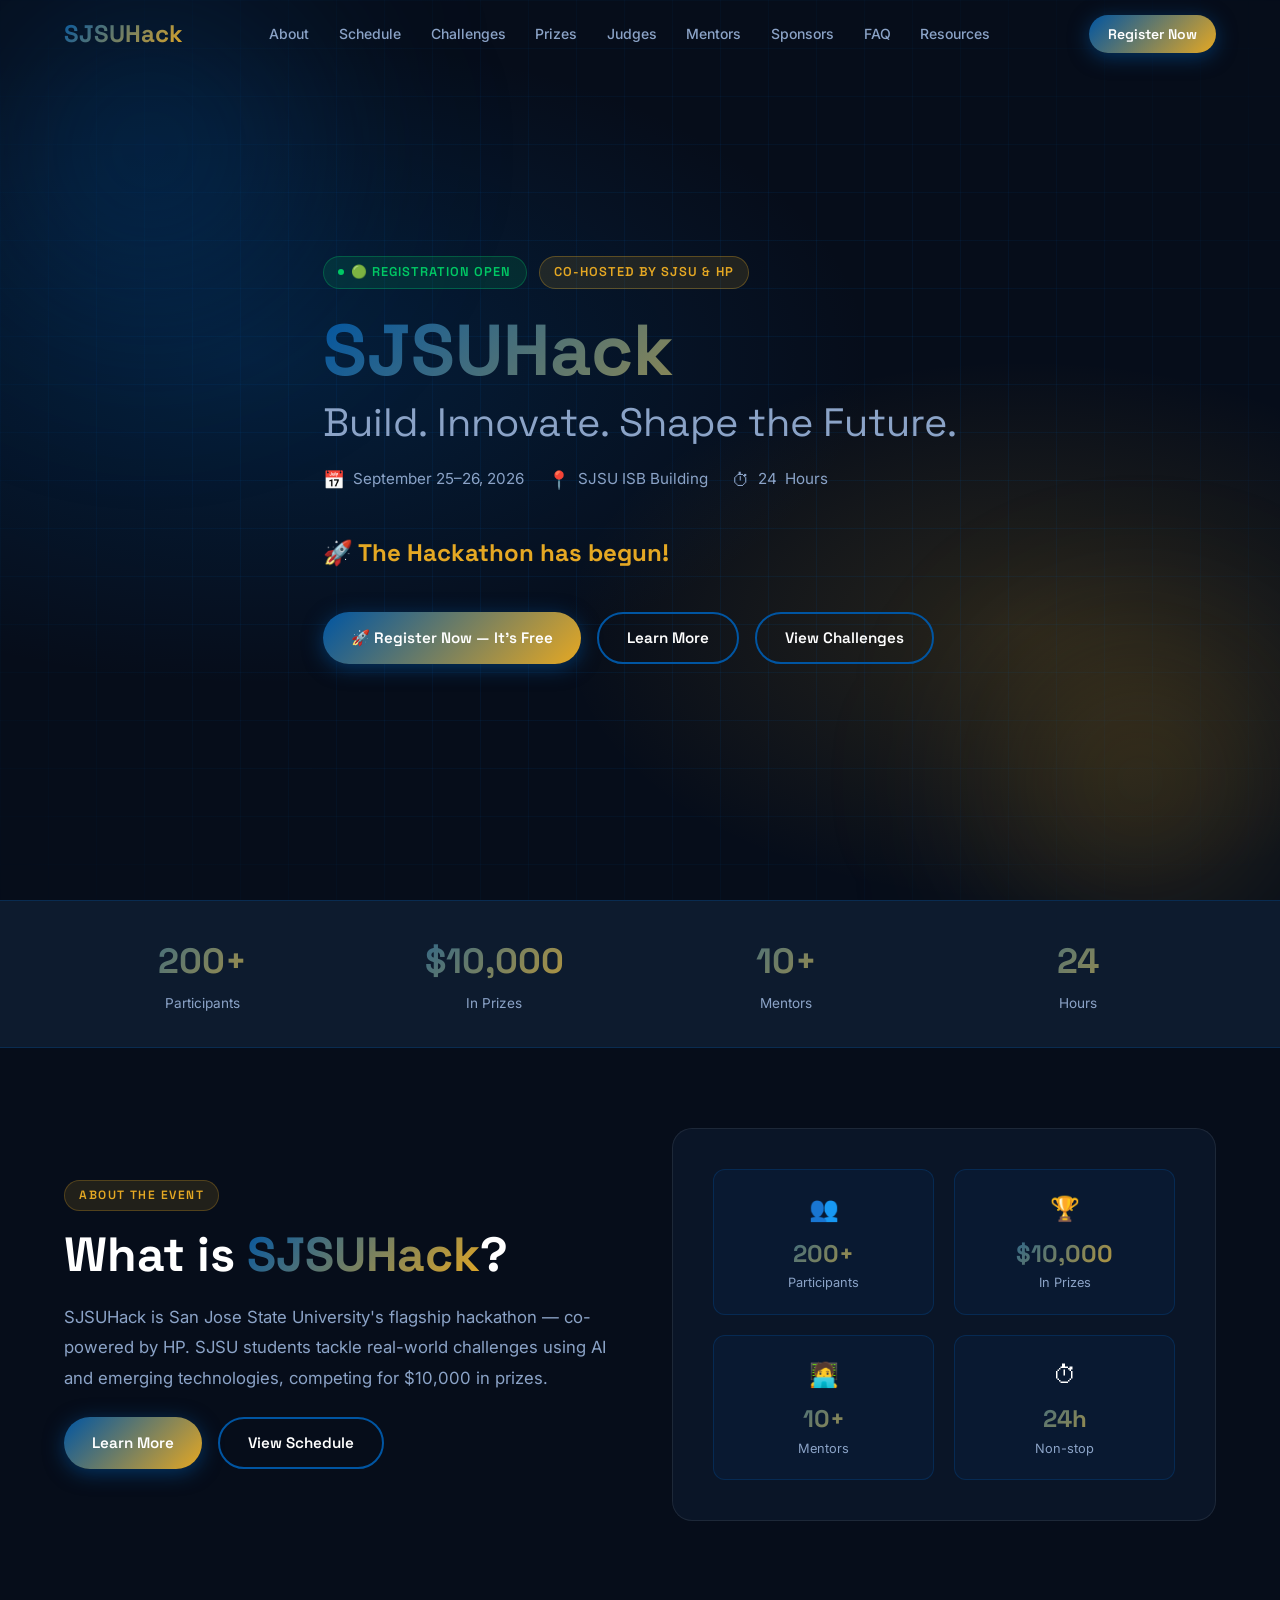
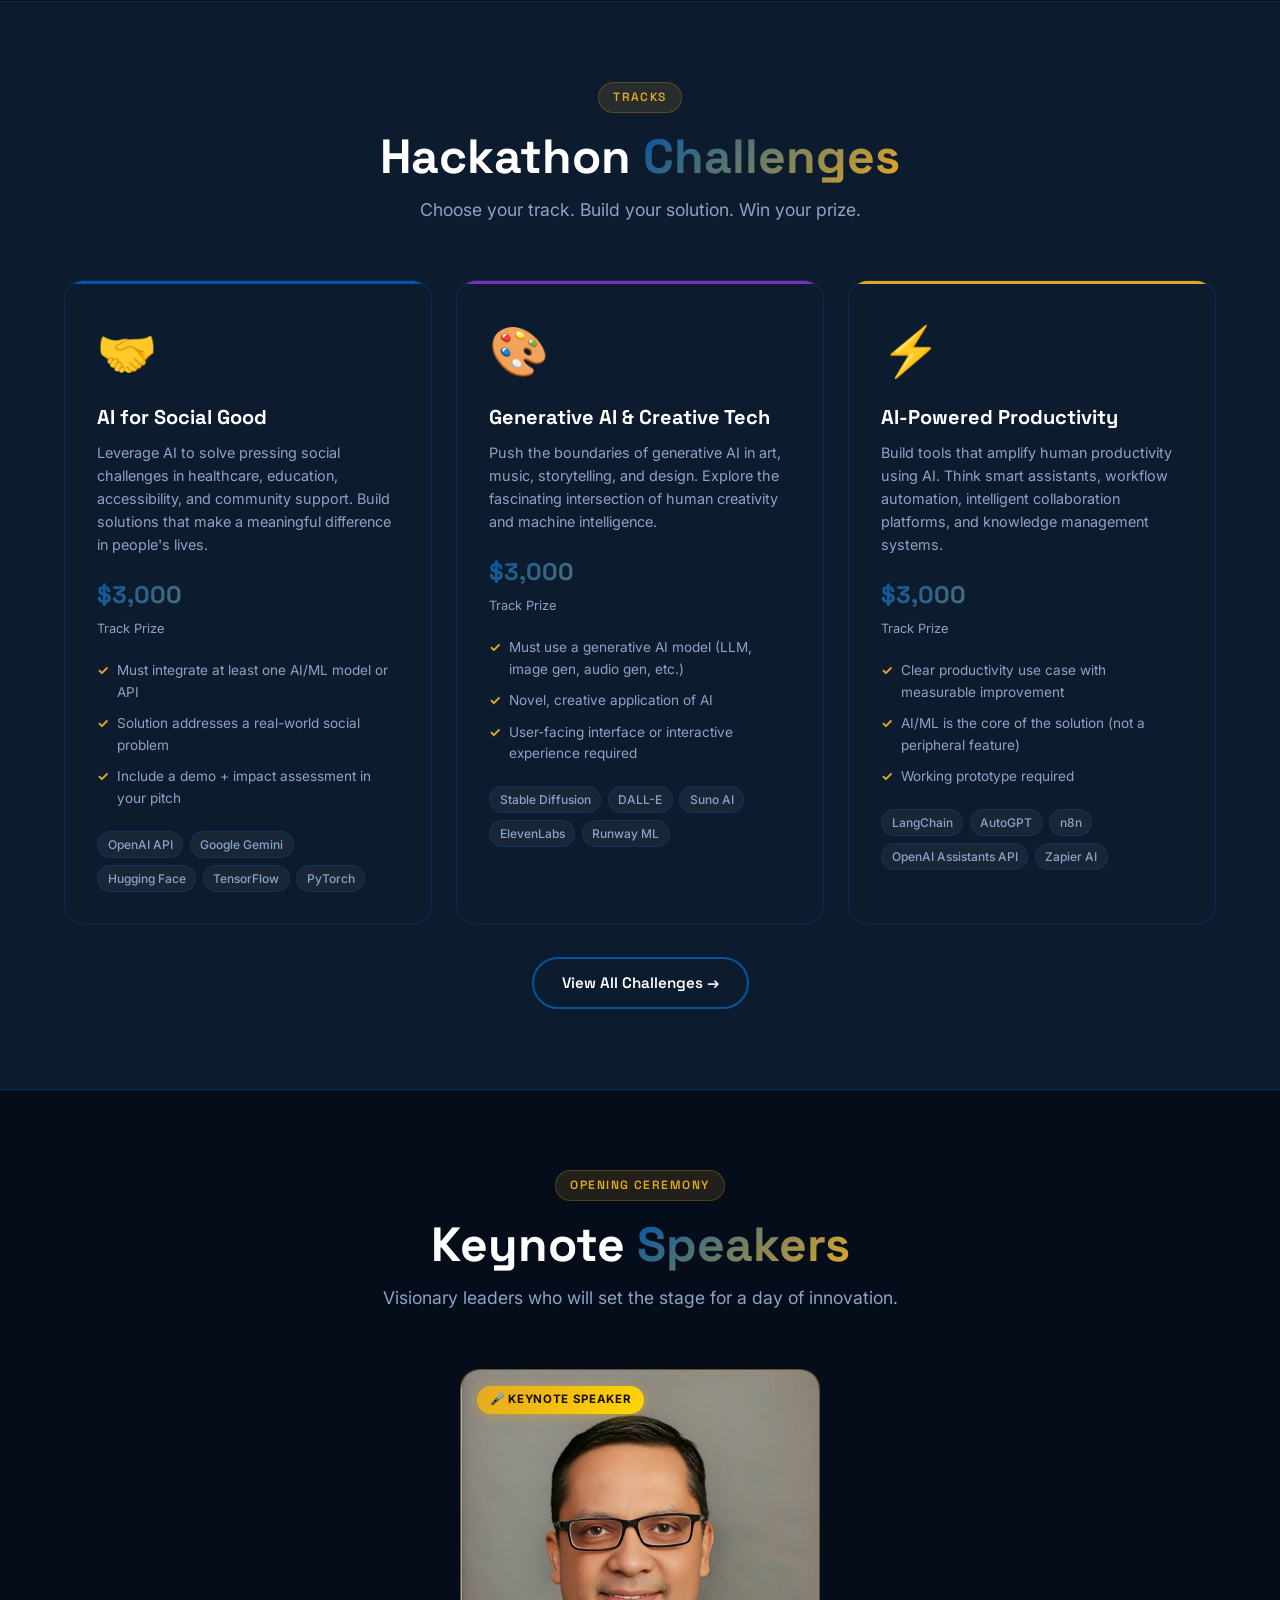
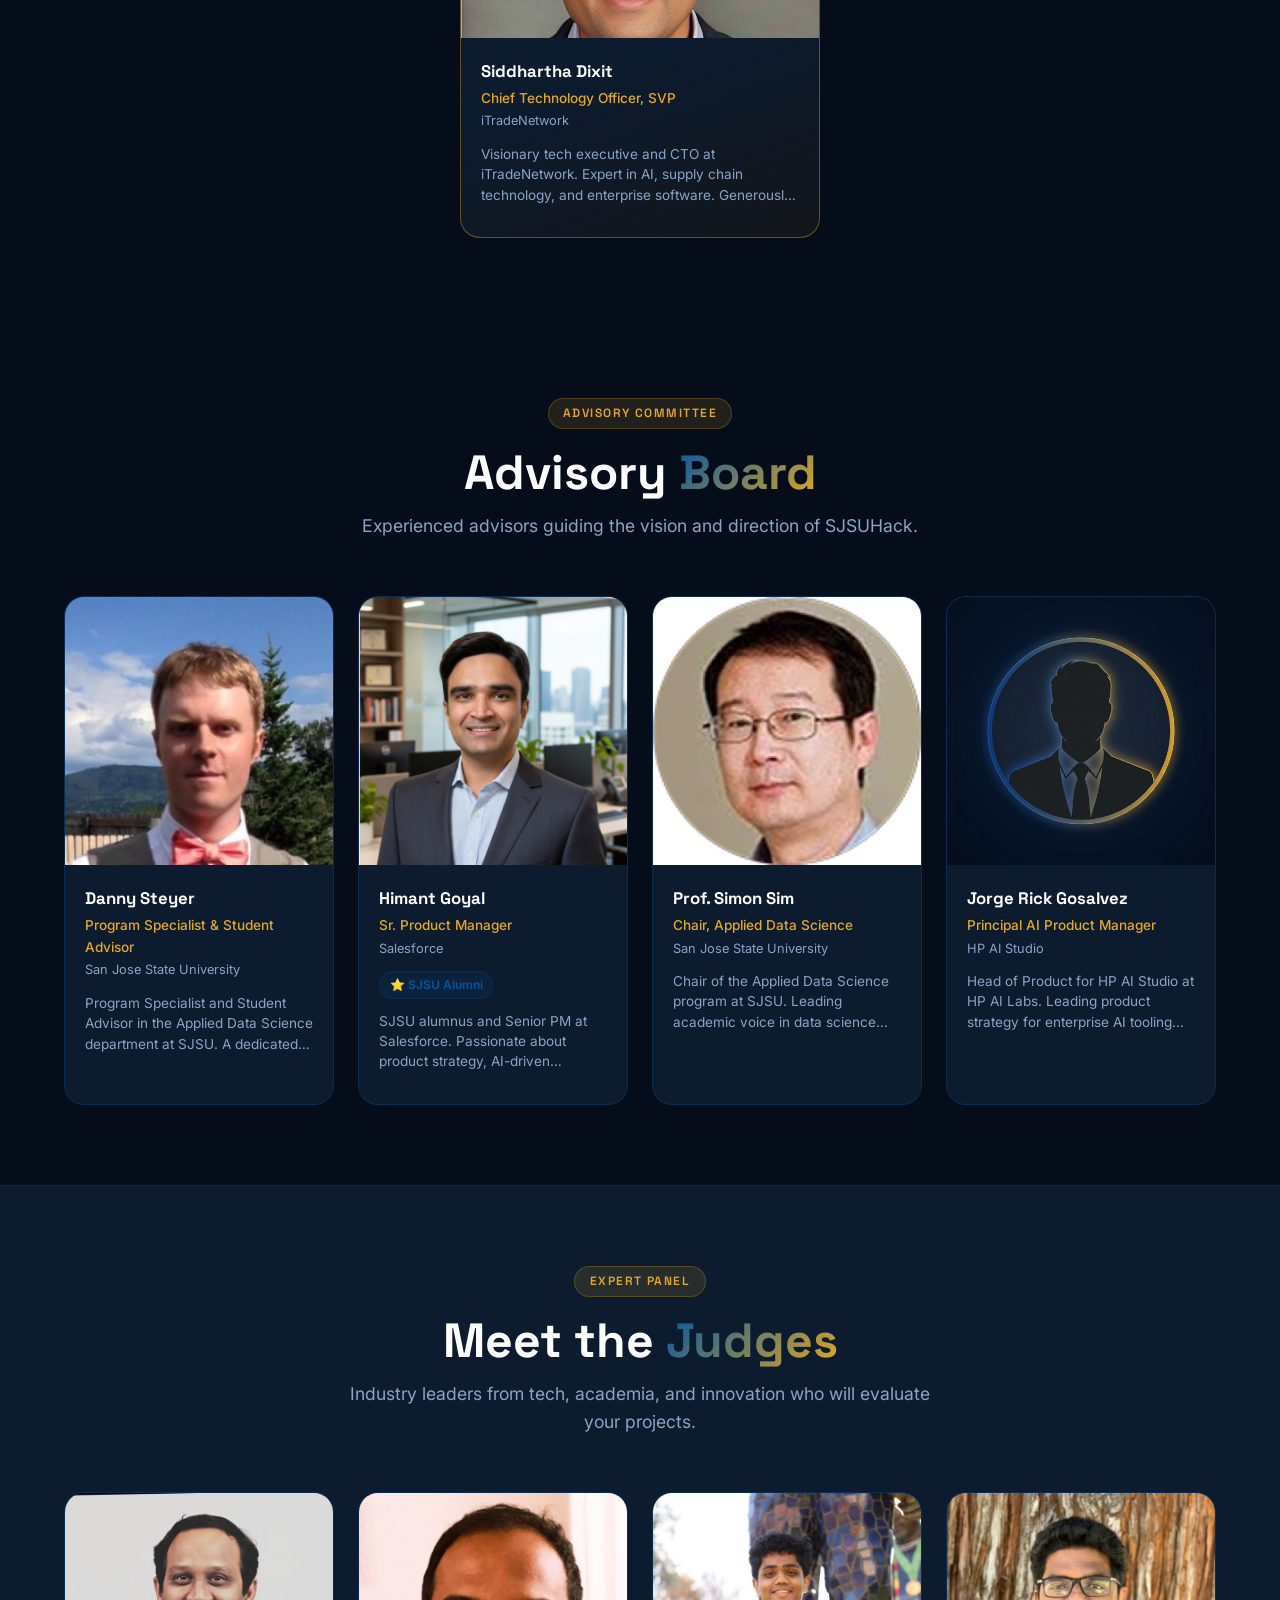
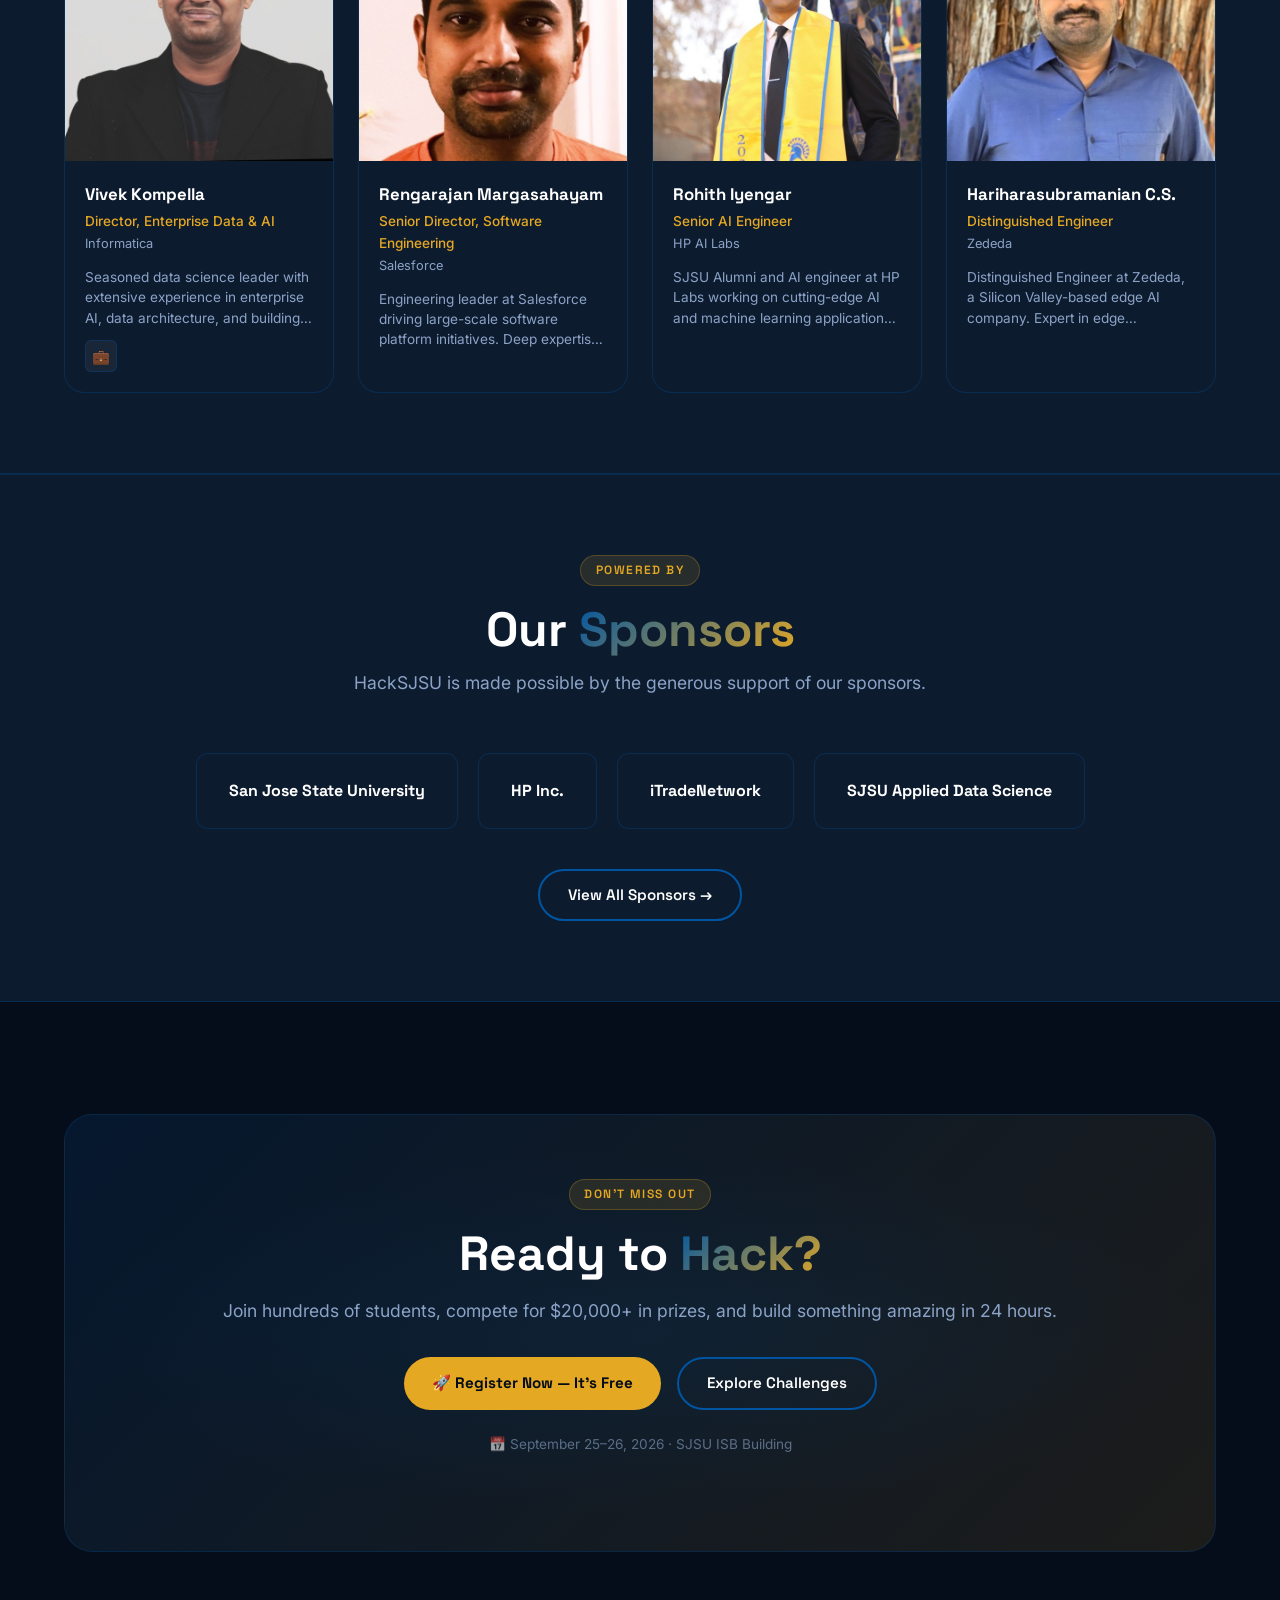
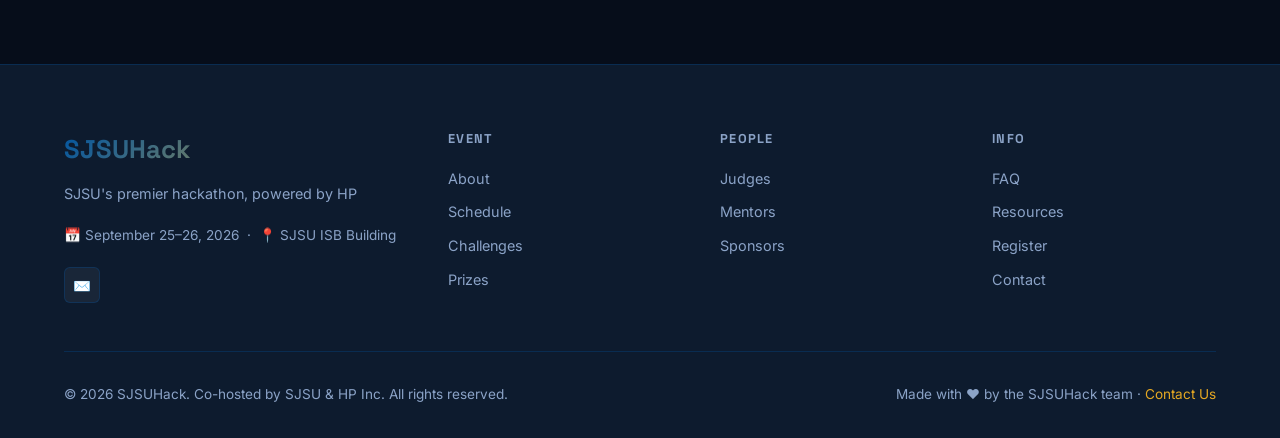
==== public/index.html @ e8d80919 "📋 Major content corrections for SJSUHack 2026 Event name: HackSJSU → SJSUHack Dates: Sept 25-26 (was" ====
<!DOCTYPE html>
<html lang="en">
<head>
  <meta charset="UTF-8">
  <meta name="viewport" content="width=device-width, initial-scale=1.0">
  <title id="page-title">HackSJSU — SJSU's Premier AI Hackathon</title>
  <meta name="description" id="page-desc" content="HackSJSU is San Jose State University's flagship 24-hour hackathon co-powered by HP. Build, innovate, and win $20,000+ in prizes.">
  <meta property="og:title" content="HackSJSU">
  <meta property="og:type" content="website">
  <link rel="stylesheet" href="styles.css">
  <script src="config.js"></script>
</head>
<body>

<!-- Navigation -->
<div id="nav-placeholder"></div>

<!-- ═══ HERO ═══════════════════════════════════════════════ -->
<section class="hero" id="hero">
  <div class="hero-bg"></div>
  <div class="hero-grid"></div>
  <div class="hero-orb hero-orb-1"></div>
  <div class="hero-orb hero-orb-2"></div>

  <div class="container">
    <div class="hero-content">

      <div class="hero-eyebrow">
        <span id="status-badge"></span>
        <span class="hero-badge badge-sponsors">Co-hosted by SJSU &amp; HP</span>
      </div>

      <h1 class="hero-title">
        <span class="event-name" id="hero-event-name"></span>
        <span id="hero-tagline-inline" style="display:block;font-size:0.55em;font-weight:400;color:var(--clr-text-muted);margin-top:0.5rem;-webkit-text-fill-color:var(--clr-text-muted)"></span>
      </h1>

      <div class="hero-meta">
        <div class="hero-meta-item"><span class="icon">📅</span> <span id="hero-date"></span></div>
        <div class="hero-meta-item"><span class="icon">📍</span> <span id="hero-location"></span></div>
        <div class="hero-meta-item"><span class="icon">⏱</span> <span id="hero-hours"></span> Hours</div>
      </div>

      <!-- Countdown -->
      <div id="countdown-container" style="margin-bottom:2.5rem"></div>

      <div class="hero-actions">
        <a href="register.html" class="btn btn-primary" id="hero-cta-reg">
          🚀 Register Now — It's Free
        </a>
        <a href="about.html" class="btn btn-outline">Learn More</a>
        <a href="challenges.html" class="btn btn-outline">View Challenges</a>
      </div>
    </div>
  </div>
</section>

<!-- ═══ STATS BAR ════════════════════════════════════════════ -->
<div class="stats-bar">
  <div class="container">
    <div class="stats-grid" id="stats-grid"></div>
  </div>
</div>

<!-- ═══ ABOUT TEASER ════════════════════════════════════════ -->
<section class="section" id="about">
  <div class="container">
    <div style="display:grid;grid-template-columns:1fr 1fr;gap:4rem;align-items:center">
      <div>
        <span class="section-tag">About the Event</span>
        <h2 id="about-heading">What is <span class="gradient-text" id="about-event-name"></span>?</h2>
        <p style="margin:1.25rem 0 1.5rem;font-size:1.05rem;line-height:1.8" id="about-desc"></p>
        <div style="display:flex;gap:1rem;flex-wrap:wrap">
          <a href="about.html" class="btn btn-primary">Learn More</a>
          <a href="schedule.html" class="btn btn-outline">View Schedule</a>
        </div>
      </div>
      <div>
        <div class="card-glass" style="padding:2.5rem">
          <div style="display:grid;grid-template-columns:1fr 1fr;gap:1.25rem" id="about-stats-mini"></div>
        </div>
      </div>
    </div>
  </div>
</section>

<!-- ═══ CHALLENGES TEASER ════════════════════════════════════ -->
<section class="section" style="background:var(--clr-card);border-top:1px solid var(--clr-border);border-bottom:1px solid var(--clr-border)">
  <div class="container">
    <div class="section-header">
      <span class="section-tag">Tracks</span>
      <h2>Hackathon <span class="gradient-text">Challenges</span></h2>
      <p>Choose your track. Build your solution. Win your prize.</p>
    </div>
    <div class="grid-3" id="featured-challenges"></div>
    <div class="text-center mt-4">
      <a href="challenges.html" class="btn btn-outline">View All Challenges →</a>
    </div>
  </div>
</section>

<!-- ═══ KEYNOTE SPEAKERS ═══════════════════════════════════ -->
<section class="section" id="keynote">
  <div class="container">
    <div class="section-header">
      <span class="section-tag">Opening Ceremony</span>
      <h2>Keynote <span class="gradient-text">Speakers</span></h2>
      <p>Visionary leaders who will set the stage for a day of innovation.</p>
    </div>
    <div class="keynote-grid" id="keynote-speakers"></div>
  </div>
</section>

<!-- ═══ ADVISORY BOARD ════════════════════════════════════ -->
<section class="section" id="advisory">
  <div class="container">
    <div class="section-header">
      <span class="section-tag">Advisory Committee</span>
      <h2>Advisory <span class="gradient-text">Board</span></h2>
      <p>Experienced advisors guiding the vision and direction of SJSUHack.</p>
    </div>
    <div class="grid-3" id="advisory-panel"></div>
  </div>
</section>

<!-- ═══ JUDGES ═══════════════════════════════════════════ -->
<section class="section" style="background:var(--clr-card);border-top:1px solid var(--clr-border);border-bottom:1px solid var(--clr-border)">
  <div class="container">
    <div class="section-header">
      <span class="section-tag">Expert Panel</span>
      <h2>Meet the <span class="gradient-text">Judges</span></h2>
      <p>Industry leaders from tech, academia, and innovation who will evaluate your projects.</p>
    </div>
    <div class="grid-3" id="featured-judges"></div>
  </div>
</section>


<!-- ═══ SPONSORS ════════════════════════════════════════════ -->
<section class="section" style="background:var(--clr-card);border-top:1px solid var(--clr-border);border-bottom:1px solid var(--clr-border)">
  <div class="container">
    <div class="section-header">
      <span class="section-tag">Powered By</span>
      <h2>Our <span class="gradient-text">Sponsors</span></h2>
      <p>HackSJSU is made possible by the generous support of our sponsors.</p>
    </div>
    <div id="homepage-sponsors"></div>
    <div class="text-center mt-4">
      <a href="sponsors.html" class="btn btn-outline">View All Sponsors →</a>
    </div>
  </div>
</section>

<!-- ═══ CTA SECTION ═════════════════════════════════════════ -->
<section class="section">
  <div class="container">
    <div class="cta-section">
      <span class="section-tag">Don't Miss Out</span>
      <h2>Ready to <span class="gradient-text">Hack?</span></h2>
      <p id="cta-desc">Join hundreds of students, compete for $20,000+ in prizes, and build something amazing in 24 hours.</p>
      <div class="cta-actions">
        <a href="register.html" class="btn btn-gold" id="cta-reg">🚀 Register Now — It's Free</a>
        <a href="challenges.html" class="btn btn-outline">Explore Challenges</a>
      </div>
      <p style="margin-top:1.5rem;font-size:0.85rem;opacity:0.6" id="cta-date-note"></p>
    </div>
  </div>
</section>

<!-- Footer -->
<div id="footer-placeholder"></div>

<script src="main.js"></script>
<script>
  document.addEventListener('DOMContentLoaded', () => {
    const e = CONFIG.event;

    // Set dynamic page title and meta
    document.getElementById('page-title').textContent = `${e.name} — ${e.displayDate}`;
    document.getElementById('page-desc').content = e.description;

    // Hero content
    document.getElementById('hero-event-name').textContent     = e.name;
    document.getElementById('hero-tagline-inline').textContent = e.tagline;
    document.getElementById('hero-date').textContent           = e.displayDateRange;
    document.getElementById('hero-location').textContent       = e.location;
    document.getElementById('hero-hours').textContent          = e.stats.hours;
    document.getElementById('status-badge').innerHTML          = getStatusBadge();

    // About section
    document.getElementById('about-event-name').textContent = e.name;
    document.getElementById('about-desc').textContent       = e.description;

    // About stats mini cards
    const miniStats = [
      { num: e.stats.participants, label: 'Participants', icon: '👥' },
      { num: e.stats.prizes,       label: 'In Prizes',   icon: '🏆' },
      { num: e.stats.mentors,      label: 'Mentors',     icon: '🧑‍💻' },
      { num: e.stats.hours + 'h',  label: 'Non-stop',    icon: '⏱' },
    ];
    document.getElementById('about-stats-mini').innerHTML = miniStats.map(s => `
      <div style="background:rgba(0,85,162,0.08);border:1px solid var(--clr-border);border-radius:12px;padding:1.25rem;text-align:center">
        <div style="font-size:1.5rem;margin-bottom:0.4rem">${s.icon}</div>
        <div style="font-family:var(--font-heading);font-size:1.5rem;font-weight:800;background:var(--grad-cta);-webkit-background-clip:text;-webkit-text-fill-color:transparent;background-clip:text">${s.num}</div>
        <div style="font-size:0.8rem;color:var(--clr-text-muted)">${s.label}</div>
      </div>`).join('');

    // CTA
    document.getElementById('cta-date-note').textContent = `📅 ${e.displayDateRange} · ${e.location}`;

    // Render components
    initCountdown('countdown-container');
    renderStats('stats-grid');
    renderFeaturedChallenges('featured-challenges', 3);
    renderFeaturedJudges('featured-judges', 4);
    renderHomepageSponsors('homepage-sponsors');

    // Registration button label
    if (!e.registrationOpen) {
      document.querySelectorAll('[id*="cta-reg"],[id*="hero-cta-reg"]').forEach(btn => {
        btn.textContent = 'Registration Opening Soon';
        btn.style.opacity = '0.7';
        btn.href = '#';
      });
    }
  });
</script>
</body>
</html>
---- public/styles.css ----
/* =============================================================
   HackSJSU — Global Design System
   All colors read from CSS custom properties set by config.js.
   Fonts loaded from Google Fonts via HTML <link>.
   ============================================================= */

/* ── Google Fonts ─────────────────────────────────────────── */
@import url('https://fonts.googleapis.com/css2?family=Space+Grotesk:wght@400;500;600;700;800&family=Inter:wght@300;400;500;600;700&display=swap');

/* ── CSS Custom Properties (defaults — overridden by config.js) ─ */
:root {
  --clr-primary:     #0055A2;
  --clr-secondary:   #E5A823;
  --clr-accent:      #FFD700;
  --clr-bg:          #060D1A;
  --clr-card:        #0D1B2E;
  --clr-surface:     #142338;
  --clr-navbar:      rgba(6,13,26,0.90);
  --clr-text:        #FFFFFF;
  --clr-text-muted:  #8BA3C7;
  --clr-text-dim:    #4A6080;
  --clr-border:      rgba(0,85,162,0.30);
  --glow-p:          rgba(0,85,162,0.55);
  --glow-s:          rgba(229,168,35,0.45);
  --grad-cta:        linear-gradient(135deg, #0055A2, #E5A823);
  --grad-card:       linear-gradient(135deg, rgba(0,85,162,0.15), rgba(229,168,35,0.08));
  --font-heading:    "Space Grotesk", sans-serif;
  --font-body:       "Inter", sans-serif;

  --radius-sm:    6px;
  --radius-md:    12px;
  --radius-lg:    20px;
  --radius-xl:    28px;
  --radius-full:  9999px;

  --shadow-card:  0 4px 24px rgba(0,0,0,0.4);
  --shadow-glow:  0 0 24px var(--glow-p);
  --shadow-gold:  0 0 24px var(--glow-s);

  --transition:   0.25s cubic-bezier(0.4, 0, 0.2, 1);
  --max-w:        1200px;
}

/* ── Reset ────────────────────────────────────────────────── */
*, *::before, *::after { box-sizing: border-box; margin: 0; padding: 0; }
html { scroll-behavior: smooth; font-size: 16px; }
body {
  font-family:      var(--font-body);
  background-color: var(--clr-bg);
  color:            var(--clr-text);
  line-height:      1.6;
  -webkit-font-smoothing: antialiased;
}
img  { max-width: 100%; display: block; }
a    { color: inherit; text-decoration: none; }
ul   { list-style: none; }
button { cursor: pointer; font-family: inherit; border: none; background: none; }

/* ── Typography ───────────────────────────────────────────── */
h1, h2, h3, h4, h5, h6 {
  font-family: var(--font-heading);
  line-height: 1.15;
  font-weight: 700;
}
h1 { font-size: clamp(2.4rem, 6vw, 4.5rem); }
h2 { font-size: clamp(1.8rem, 4vw, 3rem); }
h3 { font-size: clamp(1.3rem, 3vw, 2rem); }
h4 { font-size: 1.2rem; }
p  { color: var(--clr-text-muted); }

.gradient-text {
  background: var(--grad-cta);
  -webkit-background-clip: text;
  -webkit-text-fill-color: transparent;
  background-clip: text;
}

/* ── Layout ───────────────────────────────────────────────── */
.container {
  max-width: var(--max-w);
  margin: 0 auto;
  padding: 0 1.5rem;
}
.section {
  padding: 5rem 0;
}
.section-sm { padding: 3rem 0; }
.section-header {
  text-align: center;
  margin-bottom: 3.5rem;
}
.section-header h2 { margin-bottom: 0.75rem; }
.section-header p  { max-width: 600px; margin: 0 auto; font-size: 1.1rem; }
.section-tag {
  display: inline-block;
  font-family: var(--font-heading);
  font-size: 0.75rem;
  font-weight: 600;
  letter-spacing: 0.12em;
  text-transform: uppercase;
  color: var(--clr-secondary);
  background: rgba(229,168,35,0.12);
  border: 1px solid rgba(229,168,35,0.25);
  padding: 0.3rem 0.9rem;
  border-radius: var(--radius-full);
  margin-bottom: 1rem;
}
.grid-2  { display: grid; grid-template-columns: repeat(auto-fit, minmax(300px, 1fr)); gap: 1.5rem; }
.grid-3  { display: grid; grid-template-columns: repeat(auto-fit, minmax(260px, 1fr)); gap: 1.5rem; }
.grid-4  { display: grid; grid-template-columns: repeat(auto-fit, minmax(220px, 1fr)); gap: 1.25rem; }

/* ── Buttons ──────────────────────────────────────────────── */
.btn {
  display: inline-flex;
  align-items: center;
  gap: 0.5rem;
  padding: 0.75rem 1.75rem;
  border-radius: var(--radius-full);
  font-family: var(--font-heading);
  font-size: 0.95rem;
  font-weight: 600;
  transition: var(--transition);
  white-space: nowrap;
}
.btn-primary {
  background: var(--grad-cta);
  color: #fff;
  box-shadow: 0 4px 20px var(--glow-p);
}
.btn-primary:hover {
  transform: translateY(-2px);
  box-shadow: 0 8px 32px var(--glow-p);
}
.btn-outline {
  border: 2px solid var(--clr-primary);
  color: var(--clr-text);
  background: transparent;
}
.btn-outline:hover {
  background: rgba(0,85,162,0.15);
  border-color: var(--clr-secondary);
  color: var(--clr-secondary);
}
.btn-gold {
  background: var(--clr-secondary);
  color: #060D1A;
  font-weight: 700;
}
.btn-gold:hover {
  background: var(--clr-accent);
  box-shadow: 0 8px 28px var(--glow-s);
  transform: translateY(-2px);
}
.btn-sm { padding: 0.5rem 1.2rem; font-size: 0.875rem; }

/* ── Cards ────────────────────────────────────────────────── */
.card {
  background: var(--clr-card);
  border: 1px solid var(--clr-border);
  border-radius: var(--radius-lg);
  padding: 1.75rem;
  transition: var(--transition);
  position: relative;
  overflow: hidden;
}
.card::before {
  content: '';
  position: absolute;
  inset: 0;
  background: var(--grad-card);
  opacity: 0;
  transition: var(--transition);
  border-radius: inherit;
}
.card:hover {
  border-color: rgba(0,85,162,0.6);
  box-shadow: var(--shadow-glow);
  transform: translateY(-4px);
}
.card:hover::before { opacity: 1; }
.card > * { position: relative; z-index: 1; }

.card-glass {
  background: rgba(13,27,46,0.7);
  backdrop-filter: blur(16px);
  -webkit-backdrop-filter: blur(16px);
  border: 1px solid rgba(255,255,255,0.08);
  border-radius: var(--radius-lg);
  padding: 1.75rem;
}

/* ── Navbar ───────────────────────────────────────────────── */
#navbar {
  position: fixed;
  top: 0; left: 0; right: 0;
  z-index: 1000;
  background: transparent;
  transition: background 0.3s, box-shadow 0.3s;
}
#navbar.scrolled {
  background: var(--clr-navbar);
  backdrop-filter: blur(20px);
  -webkit-backdrop-filter: blur(20px);
  box-shadow: 0 1px 0 rgba(255,255,255,0.06);
}
.nav-inner {
  display: flex;
  align-items: center;
  justify-content: space-between;
  height: 68px;
}
.nav-logo {
  font-family: var(--font-heading);
  font-size: 1.5rem;
  font-weight: 800;
  background: var(--grad-cta);
  -webkit-background-clip: text;
  -webkit-text-fill-color: transparent;
  background-clip: text;
  flex-shrink: 0;
}
.nav-links {
  display: flex;
  align-items: center;
  gap: 0.25rem;
}
.nav-link {
  padding: 0.45rem 0.8rem;
  border-radius: var(--radius-sm);
  font-size: 0.875rem;
  font-weight: 500;
  color: var(--clr-text-muted);
  transition: var(--transition);
}
.nav-link:hover,
.nav-link.active { color: var(--clr-text); background: rgba(255,255,255,0.06); }
.nav-cta { margin-left: 0.75rem; }
.nav-hamburger {
  display: none;
  flex-direction: column;
  gap: 5px;
  padding: 8px;
  border-radius: var(--radius-sm);
}
.nav-hamburger span {
  display: block;
  width: 24px; height: 2px;
  background: var(--clr-text);
  border-radius: 2px;
  transition: var(--transition);
}
.nav-mobile {
  display: none;
  flex-direction: column;
  padding: 1rem 1.5rem;
  border-top: 1px solid var(--clr-border);
  background: var(--clr-navbar);
  backdrop-filter: blur(20px);
  gap: 0.25rem;
}
.nav-mobile.open { display: flex; }
.nav-mobile .nav-link { display: block; padding: 0.6rem 0.75rem; }
.nav-mobile .btn { margin-top: 0.5rem; width: 100%; justify-content: center; }

@media (max-width: 900px) {
  .nav-links, .nav-cta { display: none; }
  .nav-hamburger { display: flex; }
}

/* ── Hero ─────────────────────────────────────────────────── */
.hero {
  min-height: 100vh;
  display: flex;
  align-items: center;
  position: relative;
  overflow: hidden;
  padding-top: 68px;
}
.hero-bg {
  position: absolute;
  inset: 0;
  background: radial-gradient(ellipse 80% 60% at 20% 40%, rgba(0,85,162,0.25) 0%, transparent 60%),
              radial-gradient(ellipse 60% 50% at 80% 70%, rgba(229,168,35,0.15) 0%, transparent 60%),
              var(--clr-bg);
}
/* Animated grid mesh */
.hero-grid {
  position: absolute;
  inset: 0;
  background-image:
    linear-gradient(rgba(0,85,162,0.12) 1px, transparent 1px),
    linear-gradient(90deg, rgba(0,85,162,0.12) 1px, transparent 1px);
  background-size: 48px 48px;
  mask-image: radial-gradient(ellipse 90% 90% at 50% 50%, black 30%, transparent 80%);
  animation: gridPulse 8s ease-in-out infinite alternate;
}
@keyframes gridPulse {
  from { opacity: 0.5; }
  to   { opacity: 1; }
}
/* Floating glow orbs */
.hero-orb {
  position: absolute;
  border-radius: 50%;
  filter: blur(80px);
  animation: orbFloat 10s ease-in-out infinite alternate;
}
.hero-orb-1 {
  width: 500px; height: 500px;
  top: -100px; left: -100px;
  background: radial-gradient(circle, rgba(0,85,162,0.35), transparent 70%);
  animation-delay: 0s;
}
.hero-orb-2 {
  width: 400px; height: 400px;
  bottom: -80px; right: -60px;
  background: radial-gradient(circle, rgba(229,168,35,0.25), transparent 70%);
  animation-delay: -5s;
}
@keyframes orbFloat {
  from { transform: translate(0, 0) scale(1); }
  to   { transform: translate(30px, -40px) scale(1.1); }
}
.hero-content {
  position: relative;
  z-index: 2;
}
.hero-eyebrow {
  display: flex;
  align-items: center;
  gap: 0.75rem;
  margin-bottom: 1.25rem;
  flex-wrap: wrap;
}
.hero-badge {
  display: inline-flex;
  align-items: center;
  gap: 0.4rem;
  font-family: var(--font-heading);
  font-size: 0.8rem;
  font-weight: 600;
  letter-spacing: 0.08em;
  text-transform: uppercase;
  padding: 0.35rem 0.9rem;
  border-radius: var(--radius-full);
}
.badge-sponsors {
  background: rgba(229,168,35,0.12);
  border: 1px solid rgba(229,168,35,0.3);
  color: var(--clr-secondary);
}
.badge-status-reg  { background: rgba(0,200,100,0.12); border: 1px solid rgba(0,200,100,0.3); color: #00C864; }
.badge-status-soon { background: rgba(0,85,162,0.12);  border: 1px solid rgba(0,85,162,0.3);  color: var(--clr-primary); }
.badge-status-live { background: rgba(229,0,0,0.12);   border: 1px solid rgba(229,0,0,0.3);   color: #FF4444; }
.badge-dot { width: 6px; height: 6px; border-radius: 50%; background: currentColor; animation: blink 1.5s ease-in-out infinite; }
@keyframes blink { 0%,100%{opacity:1} 50%{opacity:0.3} }

.hero-title { margin-bottom: 1.25rem; }
.hero-title .event-name {
  display: block;
  background: var(--grad-cta);
  -webkit-background-clip: text;
  -webkit-text-fill-color: transparent;
  background-clip: text;
}
.hero-tagline {
  font-size: clamp(1.1rem, 2.5vw, 1.4rem);
  color: var(--clr-text-muted);
  margin-bottom: 1.5rem;
  max-width: 580px;
}
.hero-meta {
  display: flex;
  flex-wrap: wrap;
  gap: 1.5rem;
  margin-bottom: 2.5rem;
}
.hero-meta-item {
  display: flex;
  align-items: center;
  gap: 0.5rem;
  font-size: 0.95rem;
  color: var(--clr-text-muted);
}
.hero-meta-item .icon { font-size: 1.1rem; }
.hero-actions {
  display: flex;
  gap: 1rem;
  flex-wrap: wrap;
  margin-bottom: 3rem;
}

/* ── Countdown ────────────────────────────────────────────── */
.countdown {
  display: flex;
  gap: 1rem;
  flex-wrap: wrap;
}
.countdown-unit {
  background: rgba(255,255,255,0.04);
  border: 1px solid var(--clr-border);
  border-radius: var(--radius-md);
  padding: 1rem 1.25rem;
  text-align: center;
  min-width: 80px;
  backdrop-filter: blur(8px);
  transition: var(--transition);
}
.countdown-unit:hover { border-color: var(--clr-primary); box-shadow: var(--shadow-glow); }
.countdown-number {
  display: block;
  font-family: var(--font-heading);
  font-size: 2.5rem;
  font-weight: 800;
  color: var(--clr-text);
  line-height: 1;
  background: var(--grad-cta);
  -webkit-background-clip: text;
  -webkit-text-fill-color: transparent;
  background-clip: text;
}
.countdown-label {
  display: block;
  font-size: 0.7rem;
  letter-spacing: 0.1em;
  text-transform: uppercase;
  color: var(--clr-text-dim);
  margin-top: 0.35rem;
}
.countdown-ended {
  font-family: var(--font-heading);
  font-size: 1.5rem;
  font-weight: 700;
  color: var(--clr-secondary);
}

/* ── Stats Bar ────────────────────────────────────────────── */
.stats-bar {
  background: var(--clr-card);
  border-top: 1px solid var(--clr-border);
  border-bottom: 1px solid var(--clr-border);
  padding: 2rem 0;
}
.stats-grid {
  display: grid;
  grid-template-columns: repeat(auto-fit, minmax(140px, 1fr));
  gap: 1rem;
  text-align: center;
}
.stat-item .stat-num {
  font-family: var(--font-heading);
  font-size: 2.2rem;
  font-weight: 800;
  background: var(--grad-cta);
  -webkit-background-clip: text;
  -webkit-text-fill-color: transparent;
  background-clip: text;
}
.stat-item .stat-label {
  font-size: 0.85rem;
  color: var(--clr-text-muted);
  margin-top: 0.25rem;
}

/* ── Judge / Mentor Cards ─────────────────────────────────── */
.person-card {
  background: var(--clr-card);
  border: 1px solid var(--clr-border);
  border-radius: var(--radius-lg);
  overflow: hidden;
  transition: var(--transition);
  position: relative;
}
.person-card:hover {
  border-color: rgba(0,85,162,0.5);
  box-shadow: var(--shadow-glow);
  transform: translateY(-6px);
}
.person-card-img {
  width: 100%;
  aspect-ratio: 1 / 1;
  object-fit: cover;
  display: block;
}
.person-card-body {
  padding: 1.25rem;
}
.person-card-name {
  font-family: var(--font-heading);
  font-size: 1.05rem;
  font-weight: 700;
  margin-bottom: 0.2rem;
}
.person-card-title {
  font-size: 0.85rem;
  color: var(--clr-secondary);
  font-weight: 500;
  margin-bottom: 0.1rem;
}
.person-card-company {
  font-size: 0.8rem;
  color: var(--clr-text-muted);
  margin-bottom: 0.75rem;
}
.person-card-bio {
  font-size: 0.85rem;
  line-height: 1.5;
  color: var(--clr-text-muted);
  margin-bottom: 0.75rem;
  display: -webkit-box;
  -webkit-line-clamp: 3;
  -webkit-box-orient: vertical;
  overflow: hidden;
}
.person-card-tag {
  display: inline-block;
  font-size: 0.75rem;
  font-weight: 600;
  color: var(--clr-primary);
  background: rgba(0,85,162,0.12);
  border: 1px solid rgba(0,85,162,0.25);
  padding: 0.2rem 0.6rem;
  border-radius: var(--radius-full);
  margin-bottom: 0.75rem;
}
.person-card-links {
  display: flex;
  gap: 0.5rem;
}
.person-card-links a {
  display: flex;
  align-items: center;
  justify-content: center;
  width: 32px; height: 32px;
  border-radius: var(--radius-sm);
  background: rgba(255,255,255,0.05);
  border: 1px solid var(--clr-border);
  color: var(--clr-text-muted);
  font-size: 0.9rem;
  transition: var(--transition);
}
.person-card-links a:hover {
  background: rgba(0,85,162,0.2);
  border-color: var(--clr-primary);
  color: var(--clr-text);
}

/* ── Keynote Speaker Cards ────────────────────────────────── */
.keynote-grid {
  display: grid;
  grid-template-columns: repeat(auto-fit, minmax(280px, 360px));
  gap: 2rem;
  justify-content: center;
}
.person-card--keynote {
  border-color: rgba(229,168,35,0.4);
  background: linear-gradient(160deg, var(--clr-card) 60%, rgba(229,168,35,0.06));
  max-width: 380px;
}
.person-card--keynote:hover {
  border-color: rgba(229,168,35,0.8);
  box-shadow: 0 0 40px rgba(229,168,35,0.25), var(--shadow-glow);
}
.person-card--keynote .person-card-img {
  aspect-ratio: 4 / 3;
  object-position: center top;
}
.keynote-badge {
  position: absolute;
  top: 1rem;
  left: 1rem;
  font-size: 0.72rem;
  font-weight: 700;
  letter-spacing: 0.06em;
  text-transform: uppercase;
  color: #1a0f00;
  background: linear-gradient(135deg, #E5A823, #FFD700);
  padding: 0.3rem 0.8rem;
  border-radius: var(--radius-full);
  box-shadow: 0 2px 12px rgba(229,168,35,0.5);
  z-index: 2;
}


.challenge-card {
  background: var(--clr-card);
  border: 1px solid var(--clr-border);
  border-radius: var(--radius-lg);
  padding: 2rem;
  transition: var(--transition);
  position: relative;
  overflow: hidden;
}
.challenge-card::after {
  content: '';
  position: absolute;
  top: 0; left: 0; right: 0;
  height: 3px;
  background: var(--challenge-color, var(--clr-primary));
  border-radius: var(--radius-lg) var(--radius-lg) 0 0;
}
.challenge-card:hover {
  transform: translateY(-6px);
  box-shadow: 0 8px 32px rgba(0,0,0,0.4);
  border-color: var(--challenge-color, var(--clr-primary));
}
.challenge-emoji { font-size: 3rem; margin-bottom: 1rem; display: block; }
.challenge-title {
  font-family: var(--font-heading);
  font-size: 1.25rem;
  font-weight: 700;
  margin-bottom: 0.75rem;
}
.challenge-desc { font-size: 0.9rem; line-height: 1.6; margin-bottom: 1.25rem; }
.challenge-prize {
  font-family: var(--font-heading);
  font-size: 1.5rem;
  font-weight: 800;
  background: var(--grad-cta);
  -webkit-background-clip: text;
  -webkit-text-fill-color: transparent;
  background-clip: text;
  margin-bottom: 0.25rem;
}
.challenge-prize-label { font-size: 0.8rem; color: var(--clr-text-muted); }
.challenge-badge-special {
  display: inline-flex;
  align-items: center;
  gap: 0.35rem;
  font-size: 0.75rem;
  font-weight: 600;
  color: var(--clr-secondary);
  background: rgba(229,168,35,0.12);
  border: 1px solid rgba(229,168,35,0.3);
  padding: 0.25rem 0.7rem;
  border-radius: var(--radius-full);
  margin-bottom: 0.75rem;
}
.challenge-reqs { margin: 1rem 0; }
.challenge-reqs li {
  font-size: 0.85rem;
  color: var(--clr-text-muted);
  padding: 0.3rem 0;
  padding-left: 1.25rem;
  position: relative;
}
.challenge-reqs li::before {
  content: '✓';
  position: absolute;
  left: 0;
  color: var(--clr-secondary);
  font-weight: 700;
}
.tools-list {
  display: flex;
  flex-wrap: wrap;
  gap: 0.4rem;
  margin-top: 0.75rem;
}
.tool-tag {
  font-size: 0.75rem;
  font-weight: 500;
  color: var(--clr-text-muted);
  background: rgba(255,255,255,0.05);
  border: 1px solid var(--clr-border);
  padding: 0.2rem 0.6rem;
  border-radius: var(--radius-full);
}

/* ── Schedule Timeline ────────────────────────────────────── */
.schedule-tabs {
  display: flex;
  gap: 0.5rem;
  margin-bottom: 2.5rem;
  flex-wrap: wrap;
}
.schedule-tab {
  padding: 0.6rem 1.4rem;
  border-radius: var(--radius-full);
  font-family: var(--font-heading);
  font-size: 0.9rem;
  font-weight: 600;
  border: 2px solid var(--clr-border);
  color: var(--clr-text-muted);
  transition: var(--transition);
  cursor: pointer;
  background: transparent;
}
.schedule-tab.active,
.schedule-tab:hover {
  background: var(--grad-cta);
  border-color: transparent;
  color: #fff;
}
.schedule-day { display: none; }
.schedule-day.active { display: block; }
.timeline { position: relative; }
.timeline::before {
  content: '';
  position: absolute;
  left: 90px;
  top: 0; bottom: 0;
  width: 2px;
  background: linear-gradient(to bottom, var(--clr-primary), var(--clr-secondary));
  opacity: 0.3;
}
.timeline-item {
  display: flex;
  gap: 1.5rem;
  margin-bottom: 1.5rem;
  align-items: flex-start;
}
.timeline-time {
  min-width: 80px;
  text-align: right;
  font-family: var(--font-heading);
  font-size: 0.82rem;
  font-weight: 600;
  color: var(--clr-text-muted);
  padding-top: 0.85rem;
  flex-shrink: 0;
}
.timeline-dot {
  position: relative;
  z-index: 1;
  flex-shrink: 0;
  margin-top: 0.85rem;
}
.timeline-dot-inner {
  width: 14px; height: 14px;
  border-radius: 50%;
  border: 2px solid var(--clr-primary);
  background: var(--clr-bg);
  transition: var(--transition);
}
.timeline-item:hover .timeline-dot-inner {
  background: var(--clr-primary);
  box-shadow: 0 0 12px var(--glow-p);
}
.timeline-content {
  flex: 1;
  background: var(--clr-card);
  border: 1px solid var(--clr-border);
  border-radius: var(--radius-md);
  padding: 1rem 1.25rem;
  transition: var(--transition);
}
.timeline-item:hover .timeline-content {
  border-color: rgba(0,85,162,0.4);
}
.timeline-event-title {
  font-family: var(--font-heading);
  font-size: 1rem;
  font-weight: 600;
  margin-bottom: 0.35rem;
}
.timeline-event-desc {
  font-size: 0.85rem;
  color: var(--clr-text-muted);
  line-height: 1.5;
}
.timeline-type-badge {
  display: inline-block;
  font-size: 0.7rem;
  font-weight: 600;
  letter-spacing: 0.06em;
  text-transform: uppercase;
  padding: 0.15rem 0.55rem;
  border-radius: var(--radius-full);
  margin-bottom: 0.4rem;
}
.type-keynote   { background: rgba(229,168,35,0.15); color: #E5A823; }
.type-hacking   { background: rgba(0,200,100,0.12);  color: #00C878; }
.type-workshop  { background: rgba(0,85,162,0.15);   color: var(--clr-primary); }
.type-mentoring { background: rgba(180,0,200,0.12);  color: #C87FFF; }
.type-logistics { background: rgba(255,255,255,0.06);color: var(--clr-text-muted); }
.type-judging   { background: rgba(255,80,80,0.12);  color: #FF8080; }
.type-event     { background: rgba(0,85,162,0.10);   color: #6BAAFF; }

/* ── Prizes ───────────────────────────────────────────────── */
.prizes-podium {
  display: grid;
  grid-template-columns: 1fr 1.15fr 1fr;
  gap: 1.25rem;
  align-items: end;
  margin-bottom: 3rem;
}
.prize-card {
  background: var(--clr-card);
  border: 1px solid var(--clr-border);
  border-radius: var(--radius-lg);
  padding: 2rem 1.5rem;
  text-align: center;
  transition: var(--transition);
}
.prize-card.highlight {
  background: linear-gradient(135deg, rgba(0,85,162,0.2), rgba(229,168,35,0.15));
  border-color: rgba(229,168,35,0.4);
  box-shadow: 0 0 40px rgba(229,168,35,0.15);
}
.prize-card:hover {
  transform: translateY(-4px);
  box-shadow: var(--shadow-glow);
}
.prize-place {
  font-family: var(--font-heading);
  font-size: 1.1rem;
  font-weight: 700;
  margin-bottom: 0.5rem;
}
.prize-amount {
  font-family: var(--font-heading);
  font-size: 2.5rem;
  font-weight: 800;
  background: var(--grad-cta);
  -webkit-background-clip: text;
  -webkit-text-fill-color: transparent;
  background-clip: text;
  margin-bottom: 1rem;
}
.prize-perks { text-align: left; }
.prize-perks li {
  font-size: 0.875rem;
  color: var(--clr-text-muted);
  padding: 0.3rem 0;
  padding-left: 1.2rem;
  position: relative;
}
.prize-perks li::before {
  content: '→';
  position: absolute;
  left: 0;
  color: var(--clr-secondary);
}
.track-prizes-grid {
  display: grid;
  grid-template-columns: repeat(auto-fit, minmax(200px, 1fr));
  gap: 1rem;
}
.track-prize-card {
  background: var(--clr-card);
  border: 1px solid var(--clr-border);
  border-radius: var(--radius-md);
  padding: 1.25rem;
  display: flex;
  justify-content: space-between;
  align-items: center;
  transition: var(--transition);
}
.track-prize-card:hover {
  border-color: rgba(0,85,162,0.4);
  transform: translateX(4px);
}
.track-prize-name { font-size: 0.9rem; font-weight: 600; }
.track-prize-amt {
  font-family: var(--font-heading);
  font-weight: 700;
  color: var(--clr-secondary);
}
.special-award-card {
  background: var(--clr-card);
  border: 1px solid var(--clr-border);
  border-radius: var(--radius-md);
  padding: 1.25rem 1.5rem;
  transition: var(--transition);
}
.special-award-card:hover { border-color: rgba(229,168,35,0.4); }
.special-award-name { font-family: var(--font-heading); font-weight: 700; margin-bottom: 0.3rem; }
.special-award-desc { font-size: 0.85rem; color: var(--clr-text-muted); margin-bottom: 0.5rem; }
.special-award-prize { font-weight: 700; color: var(--clr-secondary); font-size: 0.95rem; }

/* ── Sponsors ─────────────────────────────────────────────── */
.sponsor-tier-label {
  font-family: var(--font-heading);
  font-size: 0.8rem;
  font-weight: 700;
  letter-spacing: 0.12em;
  text-transform: uppercase;
  color: var(--clr-text-muted);
  text-align: center;
  margin-bottom: 1.25rem;
  display: flex;
  align-items: center;
  gap: 1rem;
}
.sponsor-tier-label::before, .sponsor-tier-label::after {
  content: '';
  flex: 1;
  height: 1px;
  background: var(--clr-border);
}
.sponsor-tier-label.platinum { color: var(--clr-secondary); }
.sponsor-tier-label.gold     { color: #FFD700; }
.sponsor-tier-label.silver   { color: #C0C0C0; }
.sponsor-tier-label.bronze   { color: #CD7F32; }
.sponsors-grid {
  display: flex;
  flex-wrap: wrap;
  gap: 1.25rem;
  justify-content: center;
  margin-bottom: 2.5rem;
}
.sponsor-card {
  background: var(--clr-card);
  border: 1px solid var(--clr-border);
  border-radius: var(--radius-md);
  padding: 1.5rem 2rem;
  display: flex;
  align-items: center;
  justify-content: center;
  transition: var(--transition);
  cursor: pointer;
}
.sponsor-card.platinum { min-width: 240px; min-height: 120px; }
.sponsor-card.gold     { min-width: 180px; min-height: 100px; }
.sponsor-card.silver   { min-width: 140px; min-height: 80px; }
.sponsor-card.bronze   { min-width: 120px; min-height: 70px; }
.sponsor-card:hover {
  border-color: rgba(229,168,35,0.5);
  box-shadow: var(--shadow-gold);
  transform: translateY(-4px);
}
.sponsor-card img {
  max-width: 100%;
  max-height: 80px;
  object-fit: contain;
  filter: brightness(0.9) grayscale(0.2);
  transition: var(--transition);
}
.sponsor-card:hover img { filter: brightness(1) grayscale(0); }
.sponsor-name {
  font-family: var(--font-heading);
  font-size: 1rem;
  font-weight: 700;
  text-align: center;
  color: var(--clr-text);
}

/* ── FAQ ──────────────────────────────────────────────────── */
.faq-list { max-width: 760px; margin: 0 auto; }
.faq-item {
  background: var(--clr-card);
  border: 1px solid var(--clr-border);
  border-radius: var(--radius-md);
  margin-bottom: 0.75rem;
  overflow: hidden;
  transition: var(--transition);
}
.faq-item.open { border-color: rgba(0,85,162,0.5); }
.faq-question {
  display: flex;
  align-items: center;
  justify-content: space-between;
  padding: 1.25rem 1.5rem;
  cursor: pointer;
  font-family: var(--font-heading);
  font-size: 1rem;
  font-weight: 600;
  gap: 1rem;
  transition: var(--transition);
  width: 100%;
  text-align: left;
  color: var(--clr-text);
}
.faq-question:hover { color: var(--clr-secondary); }
.faq-chevron {
  flex-shrink: 0;
  width: 24px; height: 24px;
  border-radius: 50%;
  border: 1px solid var(--clr-border);
  display: flex;
  align-items: center;
  justify-content: center;
  font-size: 0.7rem;
  transition: var(--transition);
  color: var(--clr-text-muted);
}
.faq-item.open .faq-chevron {
  background: var(--clr-primary);
  border-color: var(--clr-primary);
  color: #fff;
  transform: rotate(180deg);
}
.faq-answer {
  max-height: 0;
  overflow: hidden;
  transition: max-height 0.4s ease;
}
.faq-answer-inner {
  padding: 0 1.5rem 1.25rem;
  font-size: 0.95rem;
  color: var(--clr-text-muted);
  line-height: 1.7;
}
.faq-item.open .faq-answer { max-height: 300px; }

/* ── Resources ────────────────────────────────────────────── */
.resource-category {
  margin-bottom: 2.5rem;
}
.resource-category-title {
  font-family: var(--font-heading);
  font-size: 1.2rem;
  font-weight: 700;
  margin-bottom: 1rem;
  padding-bottom: 0.75rem;
  border-bottom: 1px solid var(--clr-border);
}
.resource-grid {
  display: grid;
  grid-template-columns: repeat(auto-fill, minmax(260px, 1fr));
  gap: 1rem;
}
.resource-item {
  background: var(--clr-card);
  border: 1px solid var(--clr-border);
  border-radius: var(--radius-md);
  padding: 1.1rem 1.25rem;
  transition: var(--transition);
  display: flex;
  flex-direction: column;
  gap: 0.35rem;
}
.resource-item:hover {
  border-color: rgba(0,85,162,0.5);
  transform: translateY(-2px);
  box-shadow: var(--shadow-glow);
}
.resource-item-title {
  font-family: var(--font-heading);
  font-size: 0.95rem;
  font-weight: 600;
  color: var(--clr-text);
  display: flex;
  align-items: center;
  gap: 0.4rem;
}
.resource-item-title::after { content: '↗'; font-size: 0.75rem; color: var(--clr-text-muted); }
.resource-item-desc { font-size: 0.82rem; color: var(--clr-text-muted); }

/* ── Contact ──────────────────────────────────────────────── */
.contact-grid {
  display: grid;
  grid-template-columns: 1fr 1.2fr;
  gap: 3rem;
  align-items: start;
}
.contact-info-item {
  display: flex;
  gap: 1rem;
  padding: 1.25rem;
  background: var(--clr-card);
  border: 1px solid var(--clr-border);
  border-radius: var(--radius-md);
  margin-bottom: 1rem;
  transition: var(--transition);
}
.contact-info-item:hover { border-color: rgba(0,85,162,0.4); }
.contact-icon {
  width: 44px; height: 44px;
  border-radius: var(--radius-sm);
  background: rgba(0,85,162,0.15);
  display: flex;
  align-items: center;
  justify-content: center;
  font-size: 1.2rem;
  flex-shrink: 0;
}
.contact-info-label { font-size: 0.8rem; color: var(--clr-text-muted); margin-bottom: 0.2rem; }
.contact-info-value { font-weight: 600; }
.contact-form {
  background: var(--clr-card);
  border: 1px solid var(--clr-border);
  border-radius: var(--radius-lg);
  padding: 2rem;
}
.form-group { margin-bottom: 1.25rem; }
.form-label {
  display: block;
  font-size: 0.875rem;
  font-weight: 500;
  margin-bottom: 0.5rem;
  color: var(--clr-text-muted);
}
.form-input {
  width: 100%;
  background: var(--clr-surface);
  border: 1px solid var(--clr-border);
  border-radius: var(--radius-sm);
  padding: 0.75rem 1rem;
  color: var(--clr-text);
  font-family: var(--font-body);
  font-size: 0.95rem;
  transition: var(--transition);
  outline: none;
}
.form-input:focus {
  border-color: var(--clr-primary);
  box-shadow: 0 0 0 3px rgba(0,85,162,0.15);
}
textarea.form-input { resize: vertical; min-height: 130px; }

/* ── Footer ───────────────────────────────────────────────── */
#footer {
  background: var(--clr-card);
  border-top: 1px solid var(--clr-border);
  padding: 4rem 0 2rem;
}
.footer-inner {
  display: grid;
  grid-template-columns: 1.5fr repeat(3, 1fr);
  gap: 3rem;
  margin-bottom: 3rem;
}
.footer-brand .footer-logo {
  font-family: var(--font-heading);
  font-size: 1.6rem;
  font-weight: 800;
  background: var(--grad-cta);
  -webkit-background-clip: text;
  -webkit-text-fill-color: transparent;
  background-clip: text;
  margin-bottom: 0.75rem;
}
.footer-brand p {
  font-size: 0.9rem;
  line-height: 1.6;
  margin-bottom: 1.25rem;
}
.footer-social {
  display: flex;
  gap: 0.5rem;
}
.footer-social a {
  width: 36px; height: 36px;
  border-radius: var(--radius-sm);
  background: rgba(255,255,255,0.05);
  border: 1px solid var(--clr-border);
  display: flex;
  align-items: center;
  justify-content: center;
  font-size: 0.9rem;
  transition: var(--transition);
  color: var(--clr-text-muted);
}
.footer-social a:hover {
  background: rgba(0,85,162,0.2);
  border-color: var(--clr-primary);
  color: var(--clr-text);
}
.footer-col-title {
  font-family: var(--font-heading);
  font-size: 0.8rem;
  font-weight: 700;
  letter-spacing: 0.1em;
  text-transform: uppercase;
  color: var(--clr-text-muted);
  margin-bottom: 1rem;
}
.footer-links { display: flex; flex-direction: column; gap: 0.5rem; }
.footer-links a {
  font-size: 0.9rem;
  color: var(--clr-text-muted);
  transition: var(--transition);
}
.footer-links a:hover { color: var(--clr-secondary); padding-left: 4px; }
.footer-bottom {
  border-top: 1px solid var(--clr-border);
  padding-top: 2rem;
  display: flex;
  justify-content: space-between;
  align-items: center;
  flex-wrap: wrap;
  gap: 1rem;
  font-size: 0.85rem;
  color: var(--clr-text-muted);
}
.footer-bottom a { color: var(--clr-secondary); }

/* ── Page Hero (interior pages) ───────────────────────────── */
.page-hero {
  padding: 8rem 0 4rem;
  position: relative;
  overflow: hidden;
}
.page-hero-bg {
  position: absolute;
  inset: 0;
  background: radial-gradient(ellipse 70% 60% at 30% 50%, rgba(0,85,162,0.18) 0%, transparent 60%);
}
.page-hero-grid {
  position: absolute;
  inset: 0;
  background-image:
    linear-gradient(rgba(0,85,162,0.08) 1px, transparent 1px),
    linear-gradient(90deg, rgba(0,85,162,0.08) 1px, transparent 1px);
  background-size: 40px 40px;
  mask-image: radial-gradient(ellipse 100% 100% at 50% 0%, black 40%, transparent 80%);
}
.page-hero-content { position: relative; z-index: 1; }
.page-hero-content h1 { margin-bottom: 0.75rem; }
.page-hero-content p {
  font-size: 1.15rem;
  max-width: 560px;
  line-height: 1.7;
}

/* ── CTA Banner ───────────────────────────────────────────── */
.cta-section {
  background: linear-gradient(135deg, rgba(0,85,162,0.15), rgba(229,168,35,0.1));
  border: 1px solid rgba(0,85,162,0.25);
  border-radius: var(--radius-xl);
  padding: 4rem 2rem;
  text-align: center;
  position: relative;
  overflow: hidden;
  margin: 2rem 0;
}
.cta-section::before {
  content: '';
  position: absolute;
  inset: 0;
  background: radial-gradient(ellipse 70% 60% at 50% 50%, rgba(0,85,162,0.12), transparent 70%);
}
.cta-section > * { position: relative; z-index: 1; }
.cta-section h2 { margin-bottom: 1rem; }
.cta-section p  { margin-bottom: 2rem; font-size: 1.1rem; }
.cta-actions {
  display: flex;
  gap: 1rem;
  justify-content: center;
  flex-wrap: wrap;
}

/* ── About Page Specifics ─────────────────────────────────── */
.why-join-grid {
  display: grid;
  grid-template-columns: repeat(auto-fit, minmax(240px, 1fr));
  gap: 1.25rem;
}
.why-join-card {
  background: var(--clr-card);
  border: 1px solid var(--clr-border);
  border-radius: var(--radius-md);
  padding: 1.5rem;
  transition: var(--transition);
}
.why-join-card:hover {
  border-color: rgba(0,85,162,0.4);
  transform: translateY(-3px);
}
.why-join-icon { font-size: 2rem; margin-bottom: 0.75rem; }
.why-join-title { font-family: var(--font-heading); font-weight: 700; margin-bottom: 0.4rem; }
.why-join-desc  { font-size: 0.875rem; color: var(--clr-text-muted); }
.about-partner-card {
  display: grid;
  grid-template-columns: auto 1fr;
  gap: 1.5rem;
  background: var(--clr-card);
  border: 1px solid var(--clr-border);
  border-radius: var(--radius-lg);
  padding: 2rem;
  margin-bottom: 1.5rem;
  align-items: start;
  transition: var(--transition);
}
.about-partner-card:hover { border-color: rgba(229,168,35,0.3); }
.about-partner-logo {
  width: 80px; height: 80px;
  border-radius: var(--radius-md);
  background: rgba(255,255,255,0.05);
  display: flex;
  align-items: center;
  justify-content: center;
  font-size: 2rem;
  border: 1px solid var(--clr-border);
}
.about-partner-name { font-family: var(--font-heading); font-size: 1.3rem; font-weight: 700; margin-bottom: 0.5rem; }
.about-partner-desc { font-size: 0.95rem; color: var(--clr-text-muted); line-height: 1.6; }

/* ── Register Page ────────────────────────────────────────── */
.register-info {
  display: grid;
  grid-template-columns: 1fr 1fr;
  gap: 2rem;
  margin-bottom: 3rem;
}
.register-info-card {
  background: var(--clr-card);
  border: 1px solid var(--clr-border);
  border-radius: var(--radius-md);
  padding: 1.5rem;
}
.register-info-card h4 { font-family: var(--font-heading); margin-bottom: 0.75rem; font-size: 1rem; }
.register-info-card ul li {
  font-size: 0.875rem;
  color: var(--clr-text-muted);
  padding: 0.3rem 0;
  padding-left: 1.2rem;
  position: relative;
}
.register-info-card ul li::before {
  content: '•';
  position: absolute;
  left: 0;
  color: var(--clr-secondary);
}
.register-form-container {
  background: var(--clr-card);
  border: 1px solid var(--clr-border);
  border-radius: var(--radius-lg);
  padding: 2.5rem;
  text-align: center;
  max-width: 600px;
  margin: 0 auto;
}
.register-form-container h3 { font-family: var(--font-heading); margin-bottom: 0.75rem; }
.register-form-container p { margin-bottom: 2rem; }

/* ── Scroll Animations ────────────────────────────────────── */
.fade-in {
  opacity: 0;
  transform: translateY(24px);
  transition: opacity 0.6s ease, transform 0.6s ease;
}
.fade-in.visible {
  opacity: 1;
  transform: translateY(0);
}

/* ── Utilities ────────────────────────────────────────────── */
.text-center { text-align: center; }
.text-gold   { color: var(--clr-secondary); }
.text-blue   { color: var(--clr-primary); }
.mt-1  { margin-top: 0.5rem; }
.mt-2  { margin-top: 1rem; }
.mt-3  { margin-top: 1.5rem; }
.mt-4  { margin-top: 2rem; }
.mb-1  { margin-bottom: 0.5rem; }
.mb-2  { margin-bottom: 1rem; }
.mb-3  { margin-bottom: 1.5rem; }
.mb-4  { margin-bottom: 2rem; }
.divider {
  border: none;
  border-top: 1px solid var(--clr-border);
  margin: 2rem 0;
}

/* ── Responsive ───────────────────────────────────────────── */
@media (max-width: 768px) {
  .section { padding: 3.5rem 0; }
  .prizes-podium { grid-template-columns: 1fr; }
  .contact-grid  { grid-template-columns: 1fr; }
  .footer-inner  { grid-template-columns: 1fr 1fr; }
  .register-info { grid-template-columns: 1fr; }
  .timeline::before { left: 70px; }
  .timeline-time { min-width: 60px; font-size: 0.75rem; }
  .about-partner-card { grid-template-columns: 1fr; }
  .hero-orb { display: none; }
}
@media (max-width: 480px) {
  h1 { font-size: 2rem; }
  h2 { font-size: 1.6rem; }
  .countdown-number { font-size: 1.8rem; }
  .countdown-unit   { min-width: 64px; padding: 0.75rem; }
  .footer-inner { grid-template-columns: 1fr; }
  .grid-2, .grid-3, .grid-4 { grid-template-columns: 1fr; }
  .prizes-podium { grid-template-columns: 1fr; }
  .timeline::before { display: none; }
  .timeline-time { display: none; }
}
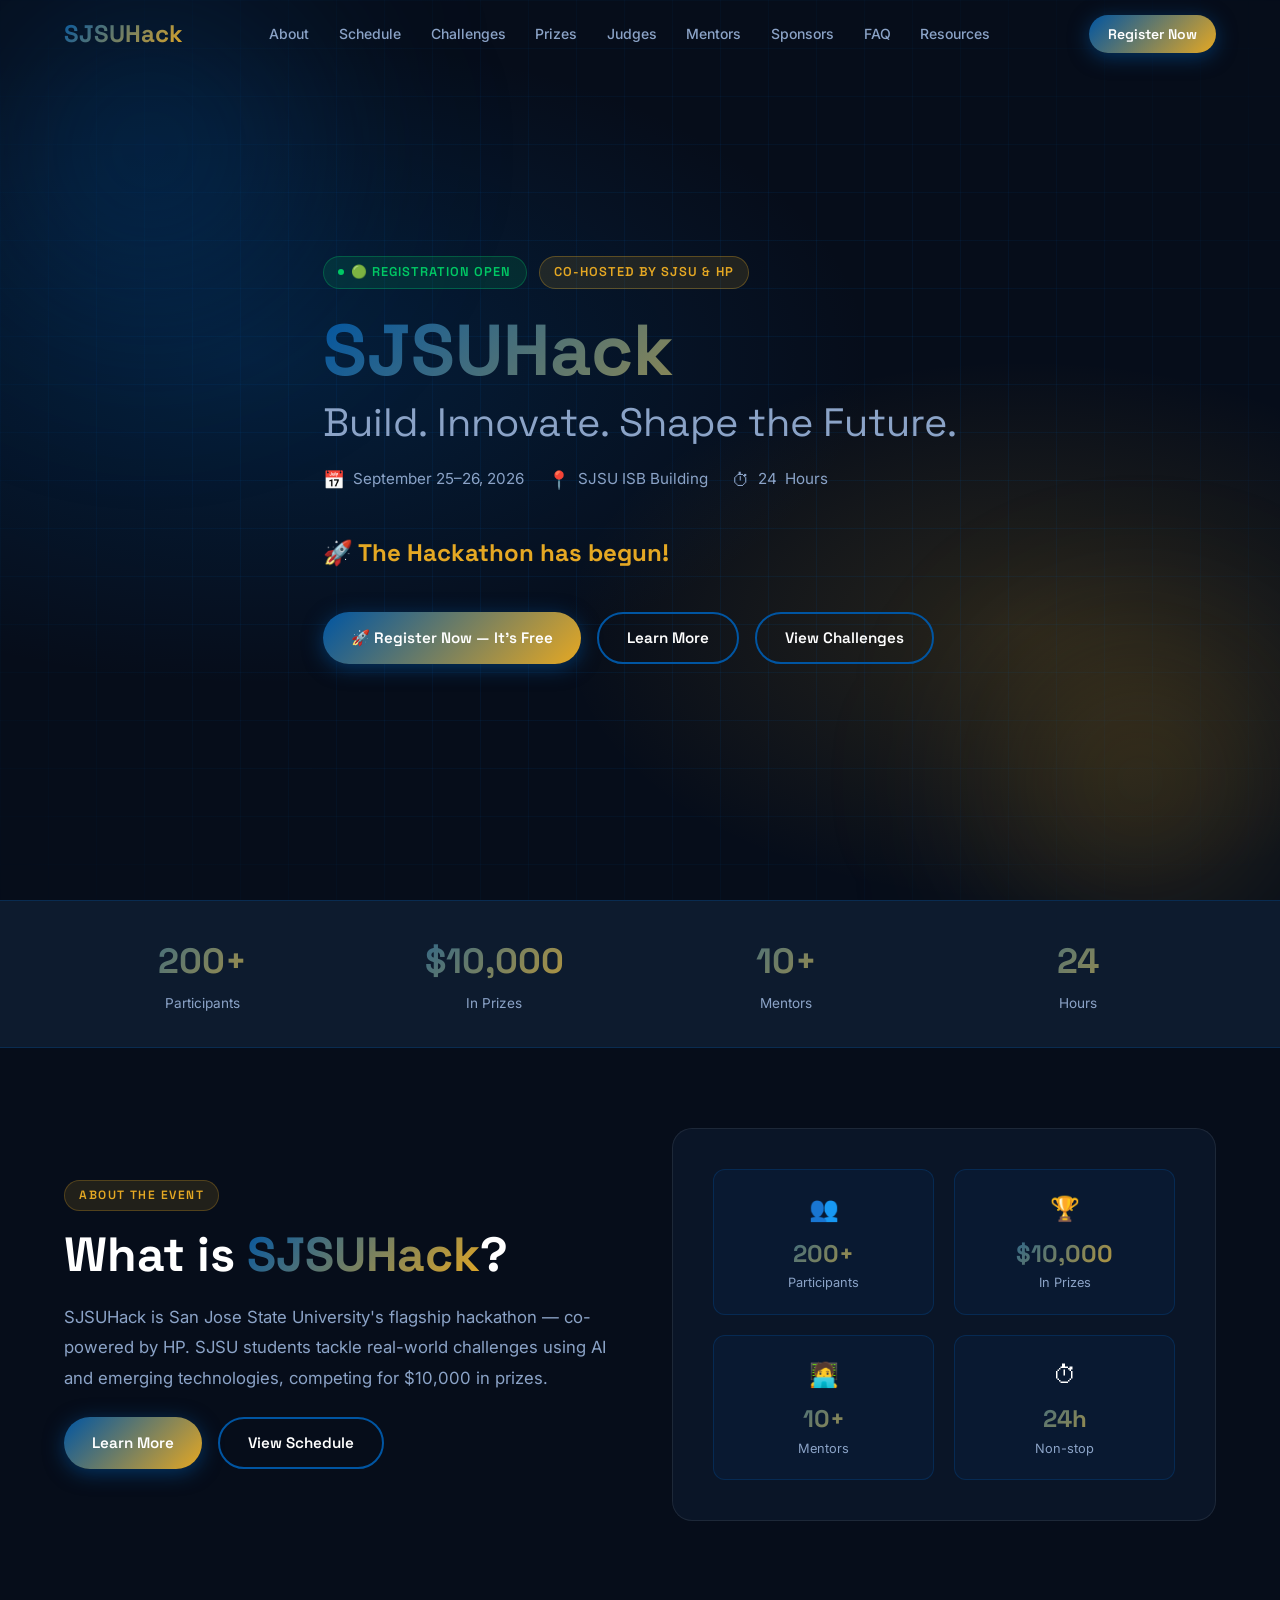
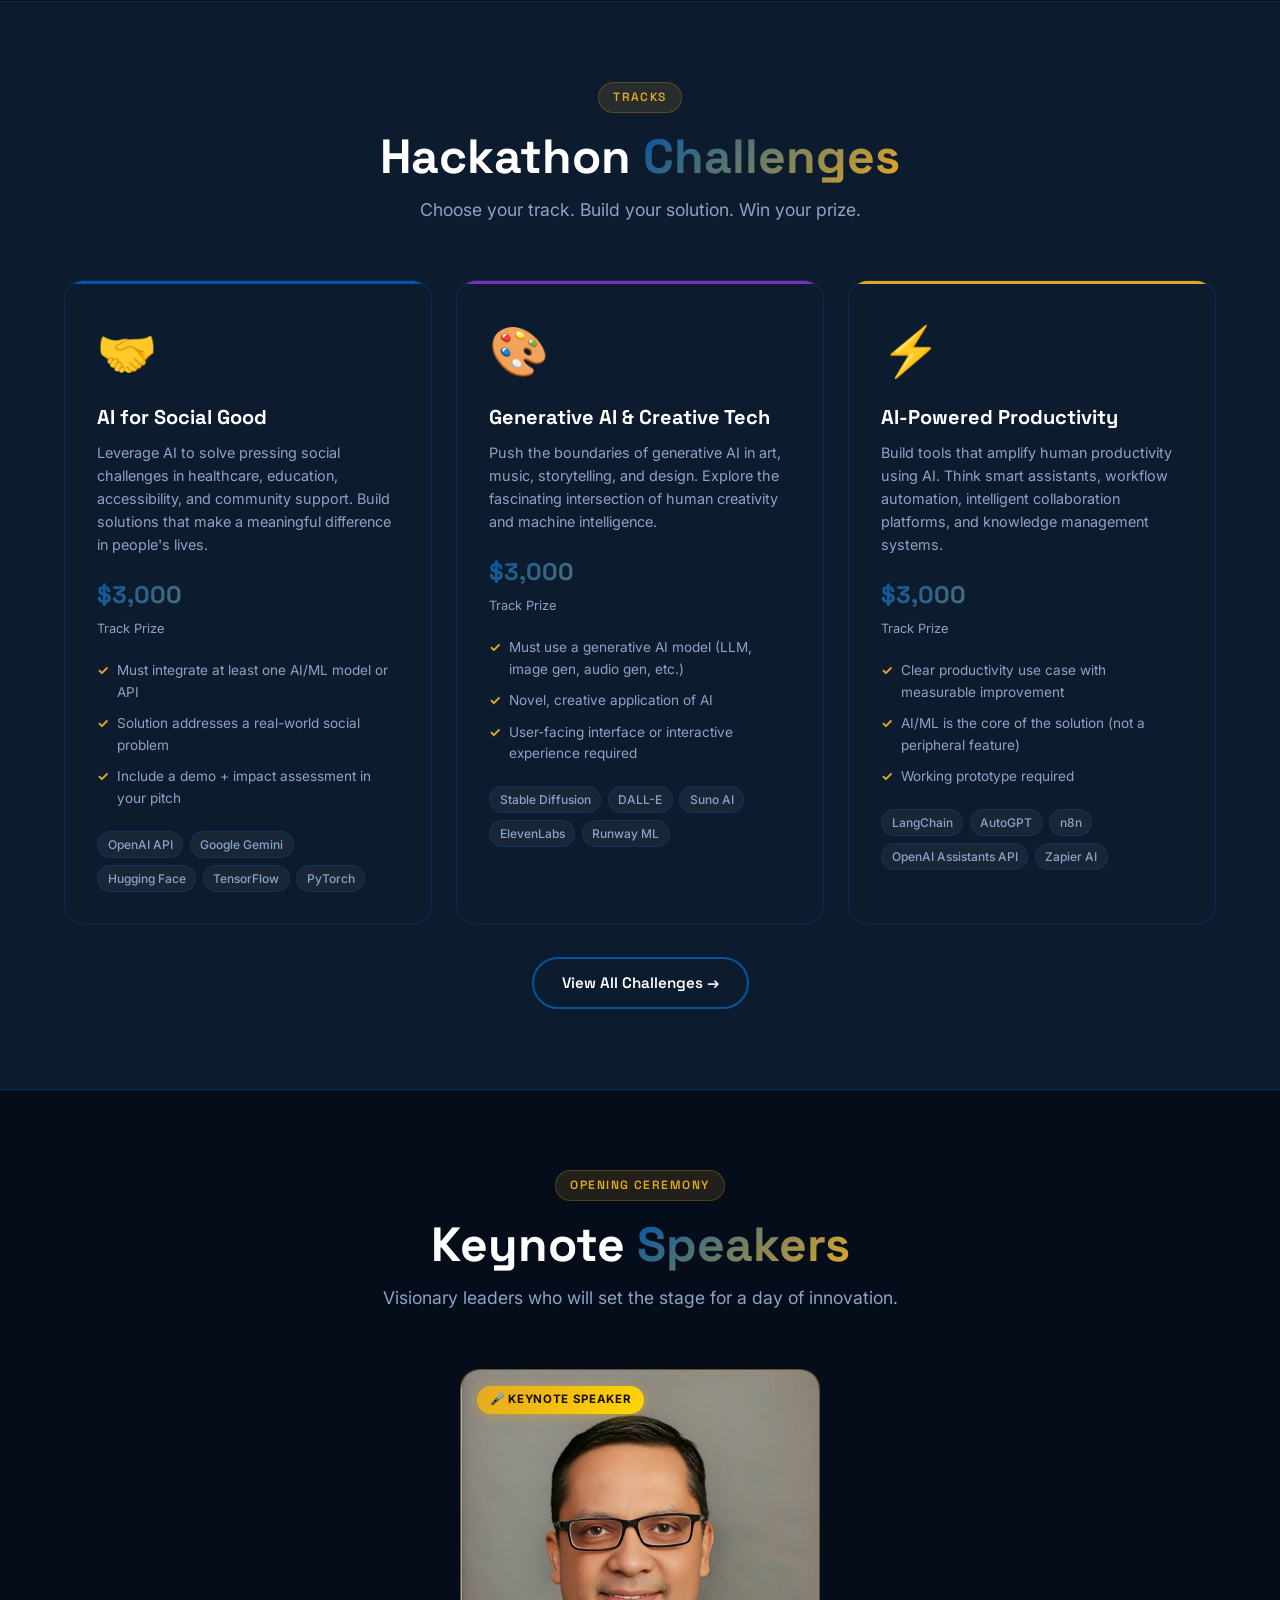
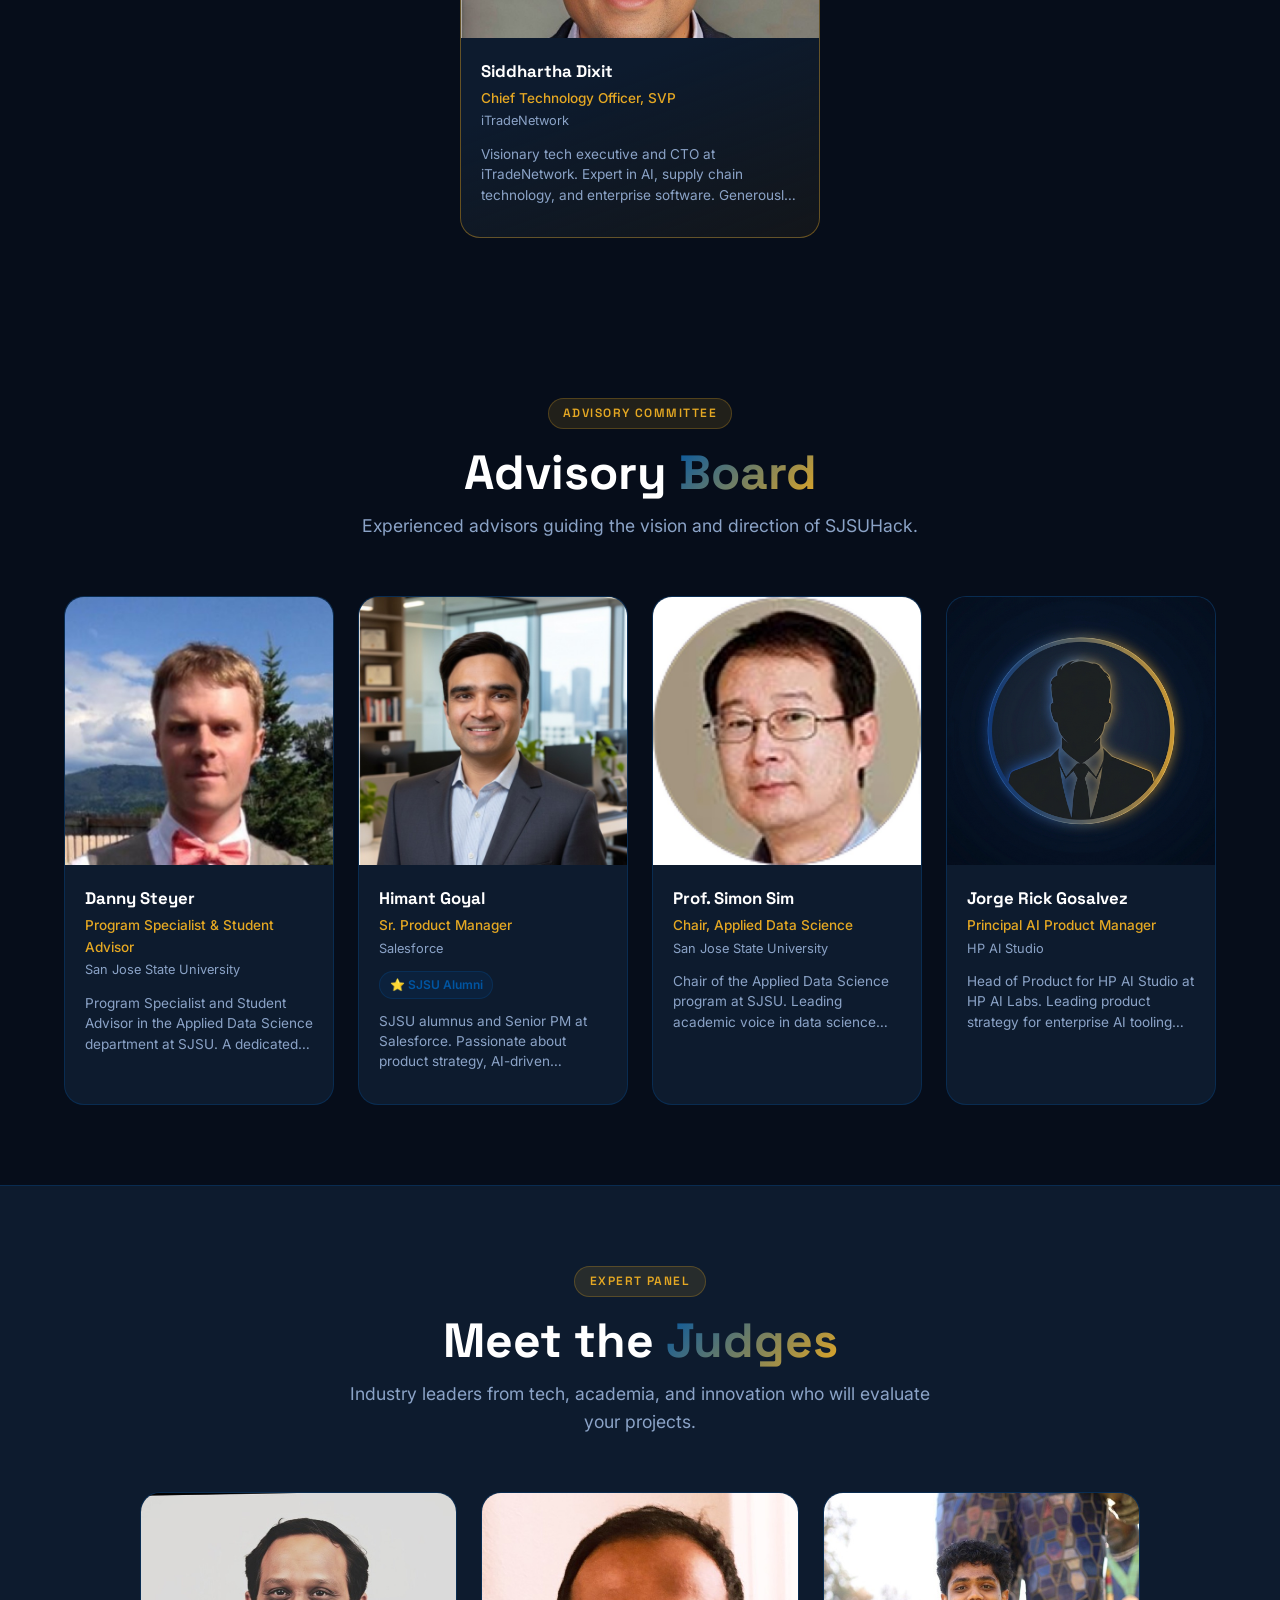
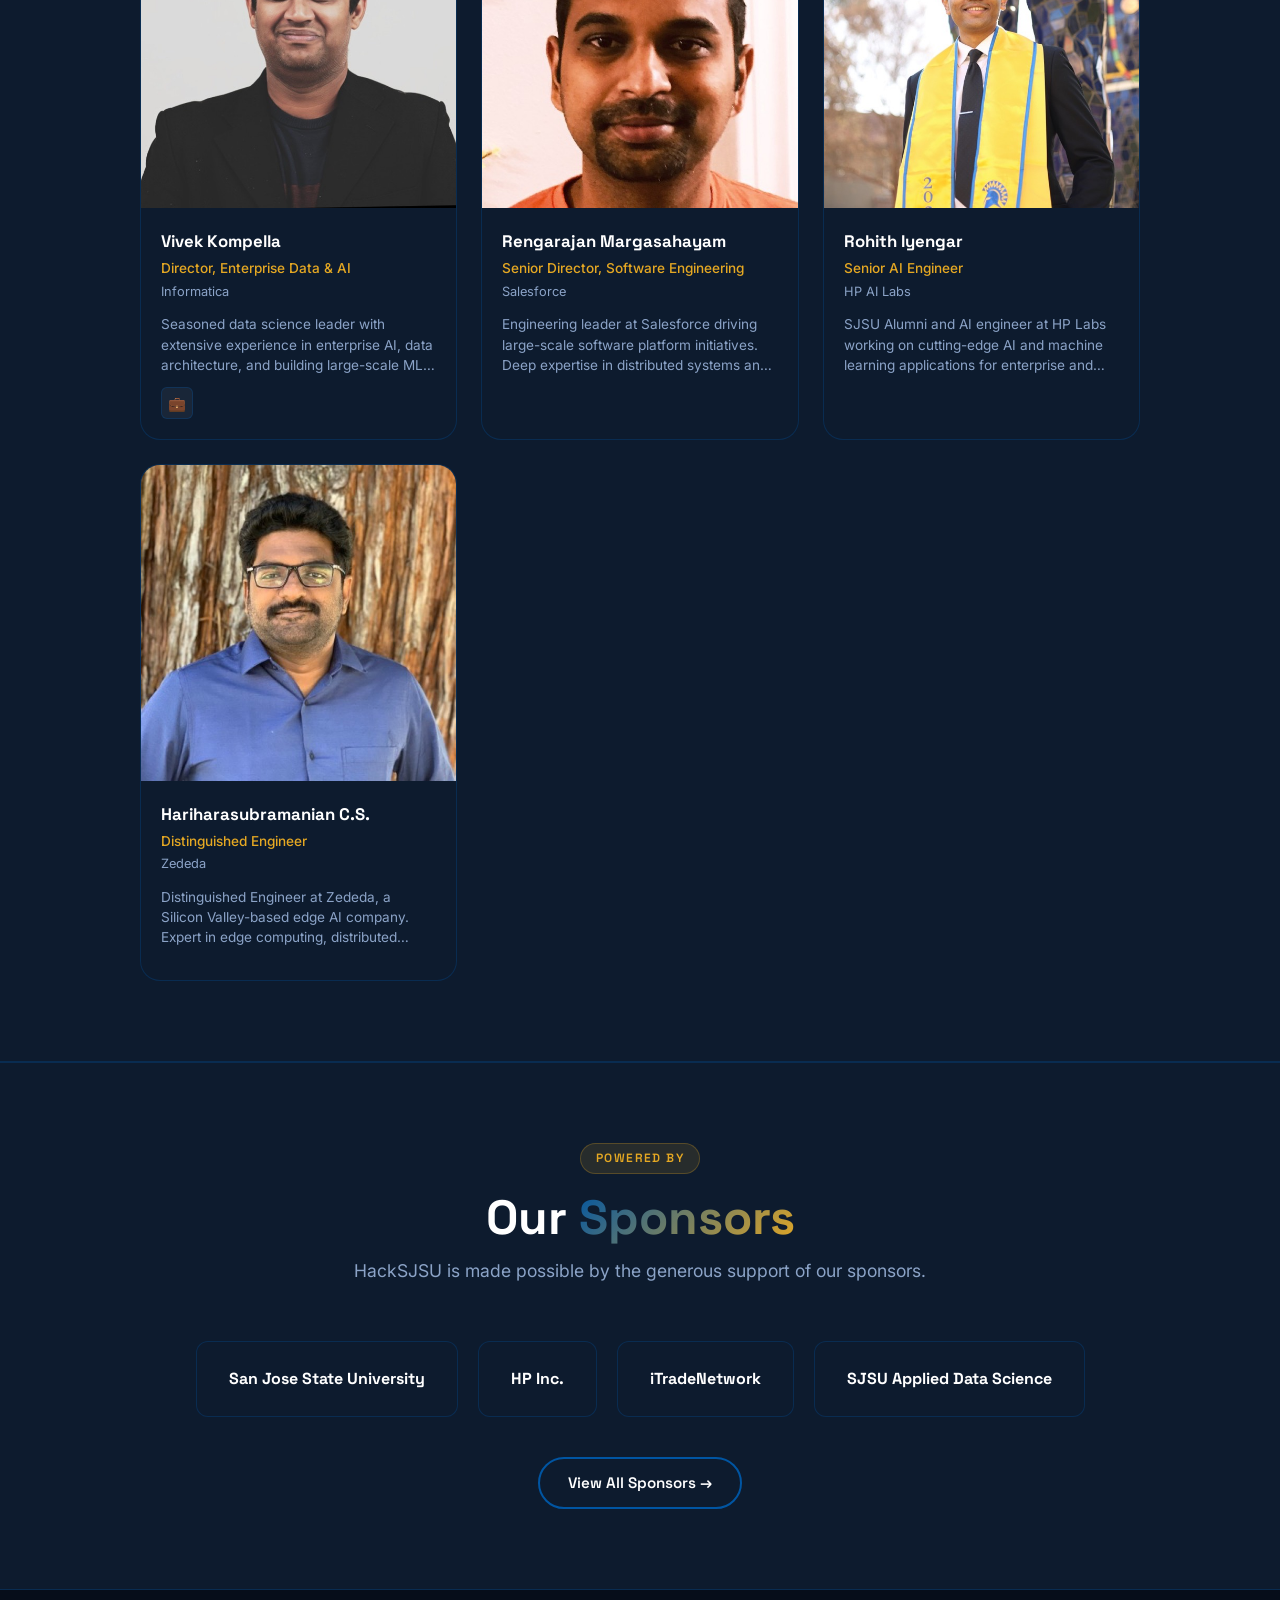
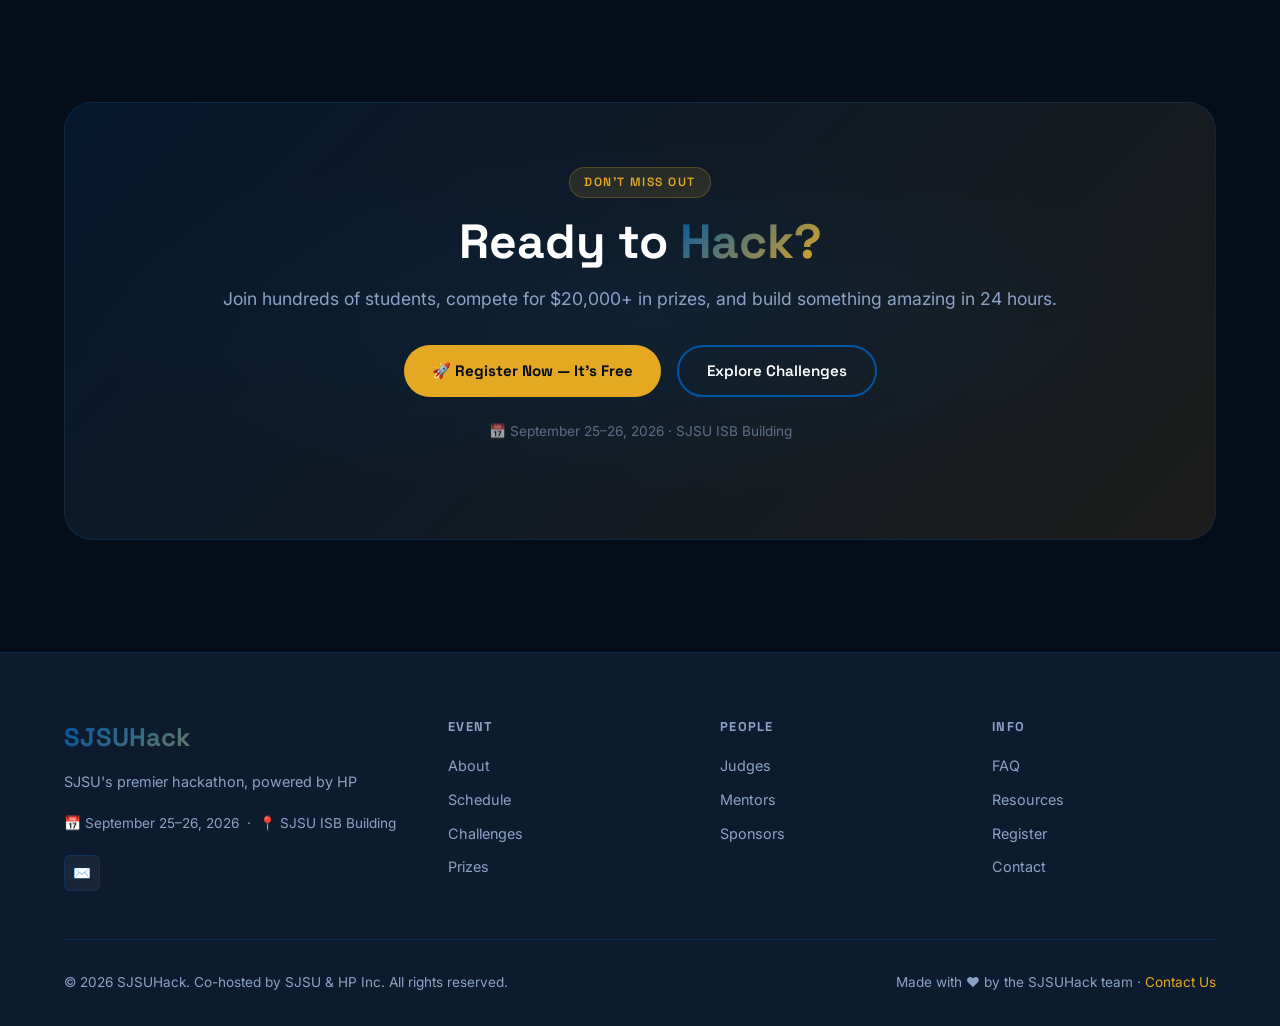
==== commit 4b23c017: "🔧 Fix judges grid — force 3-column layout so all 5 show auto-fit grid was fitting 4-5 per row on wid" ====
--- a/public/index.html
+++ b/public/index.html
@@ -131,7 +131,7 @@
       <h2>Meet the <span class="gradient-text">Judges</span></h2>
       <p>Industry leaders from tech, academia, and innovation who will evaluate your projects.</p>
     </div>
-    <div class="grid-3" id="featured-judges"></div>
+    <div style="display:grid;grid-template-columns:repeat(3,1fr);gap:1.5rem;max-width:1000px;margin:0 auto;" id="featured-judges"></div>
   </div>
 </section>
 
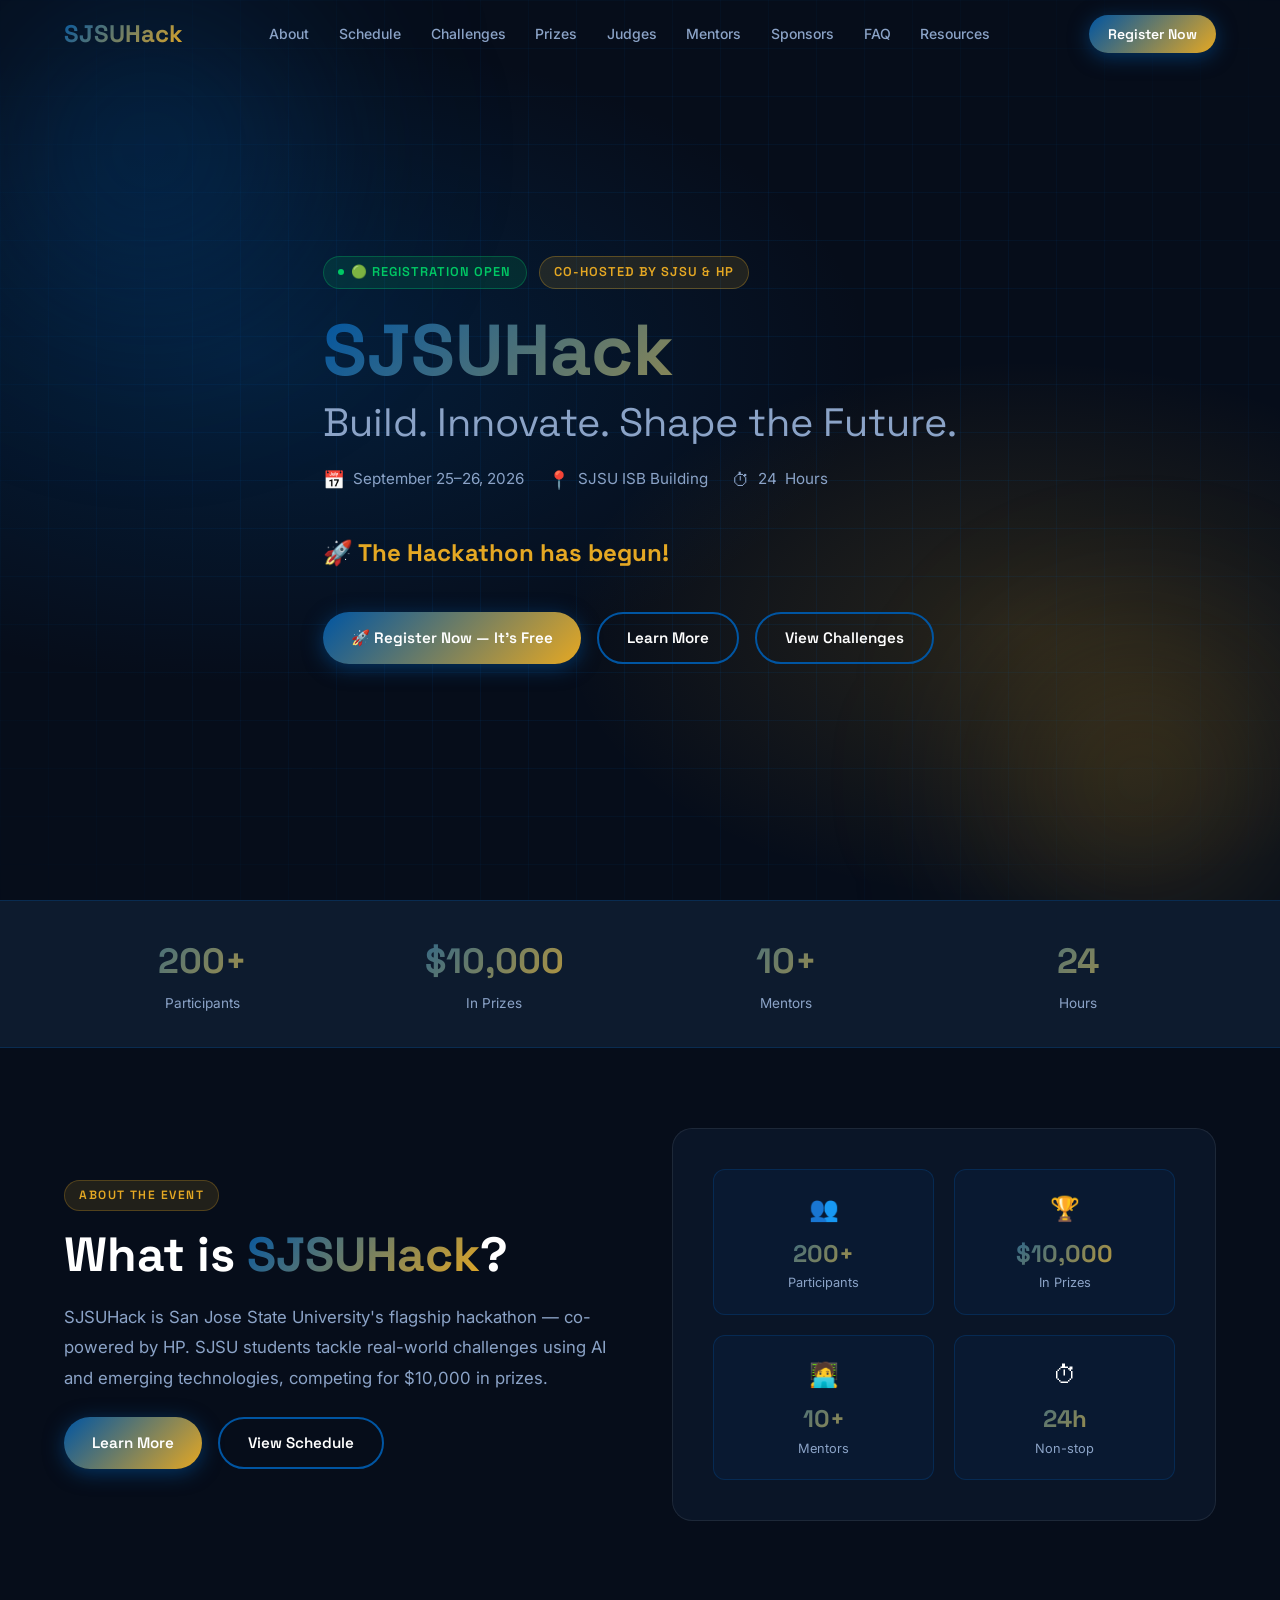
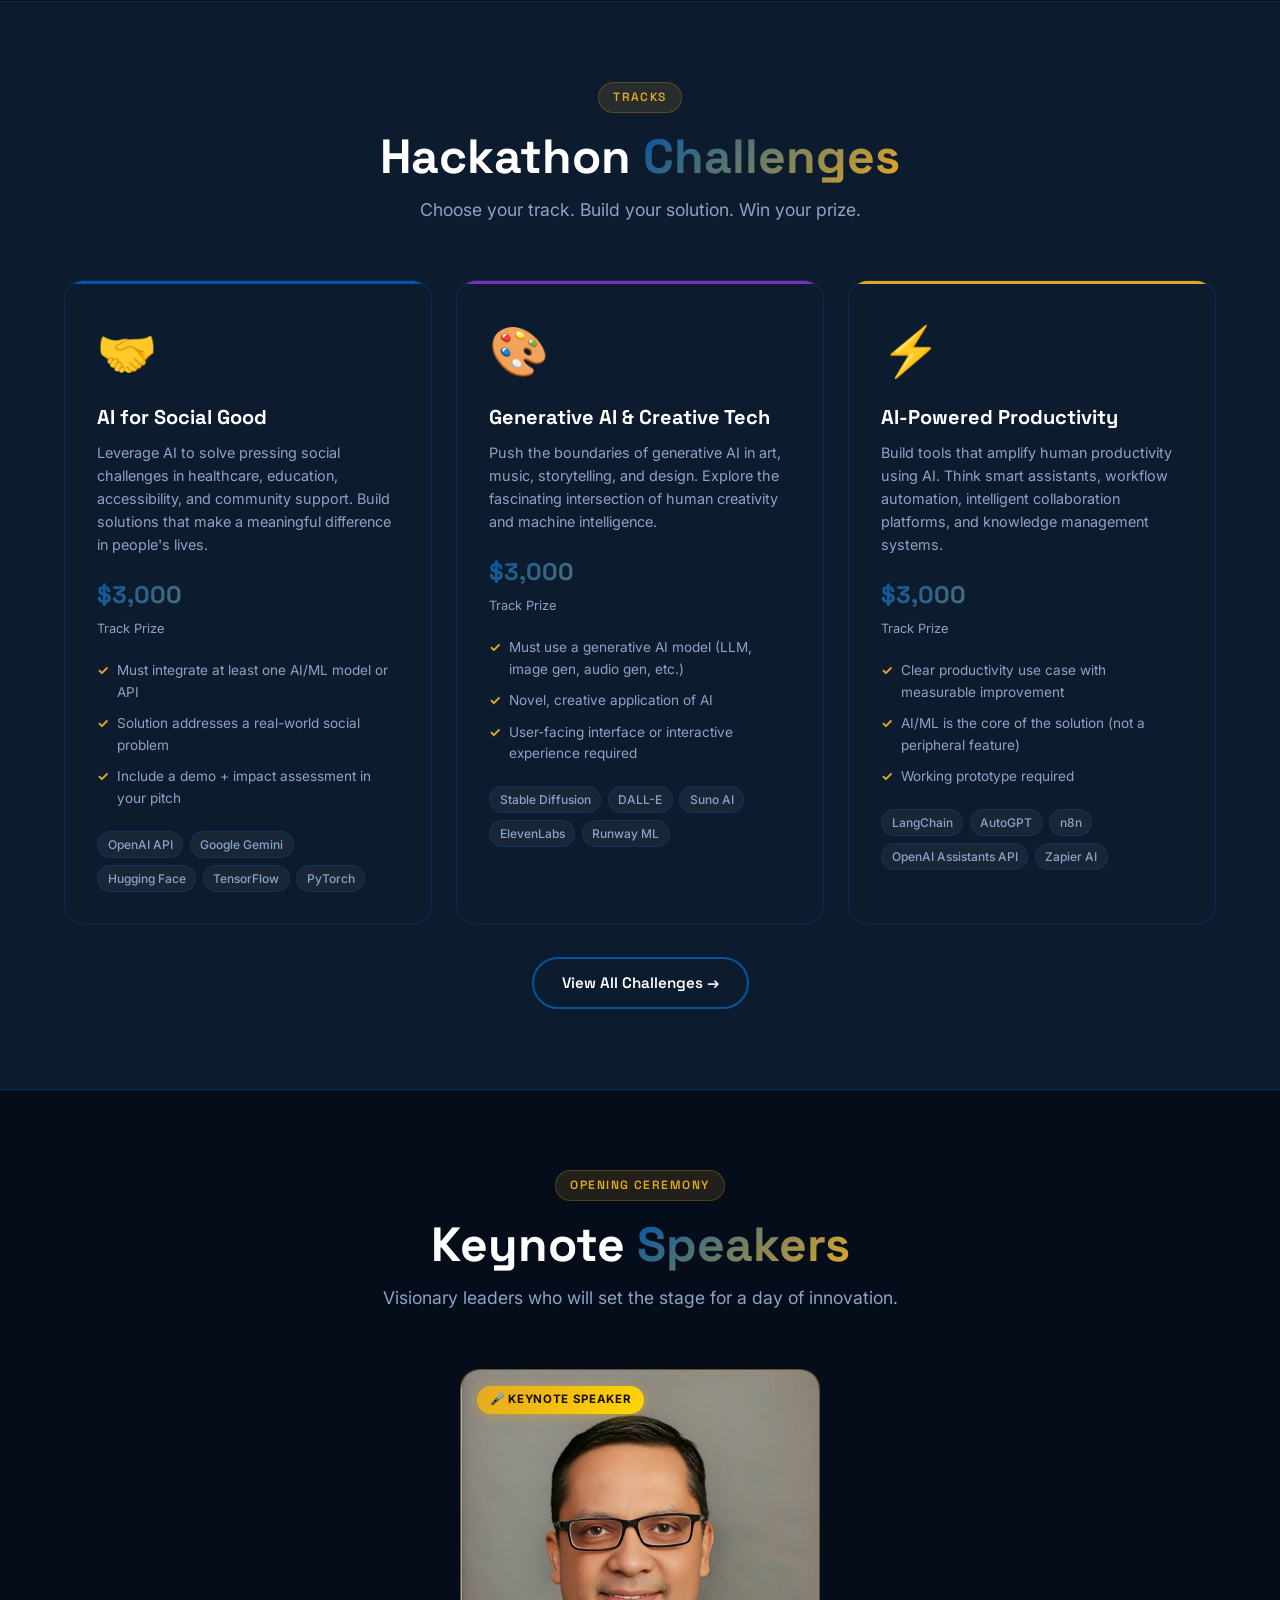
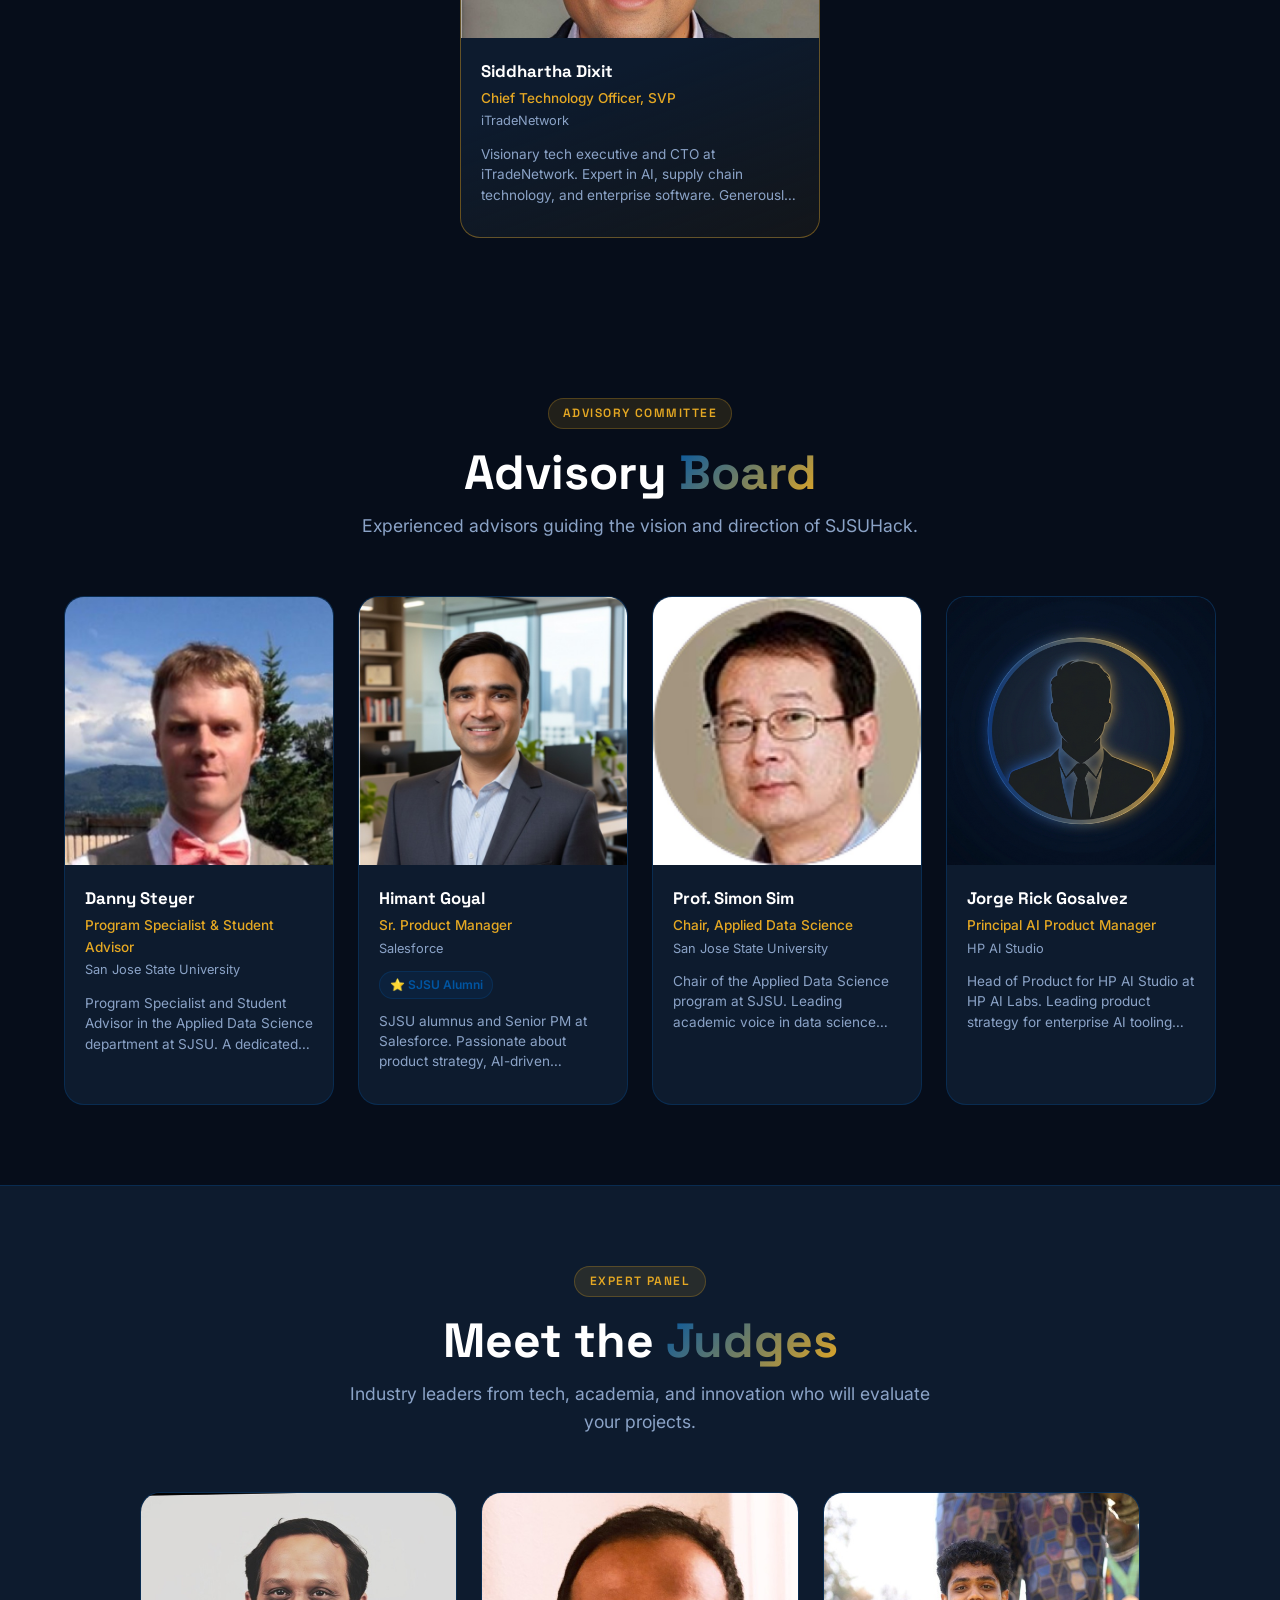
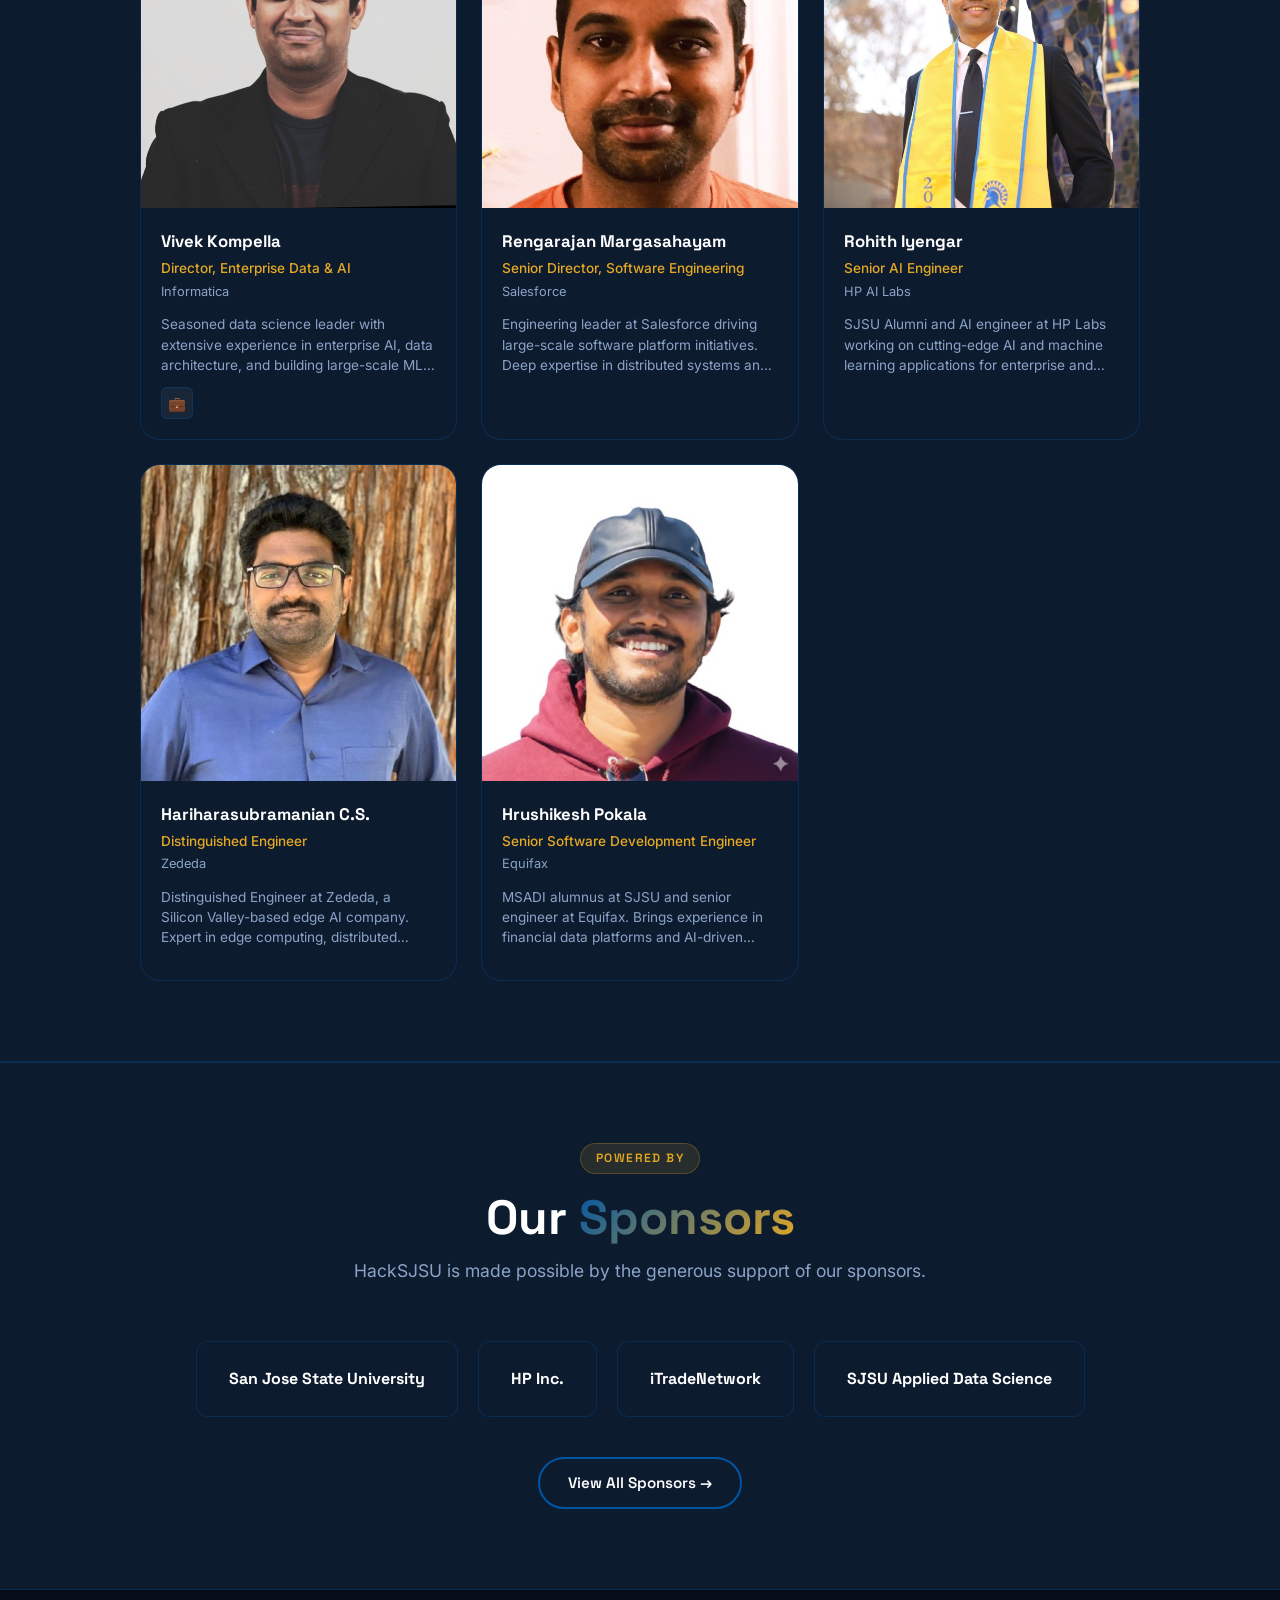
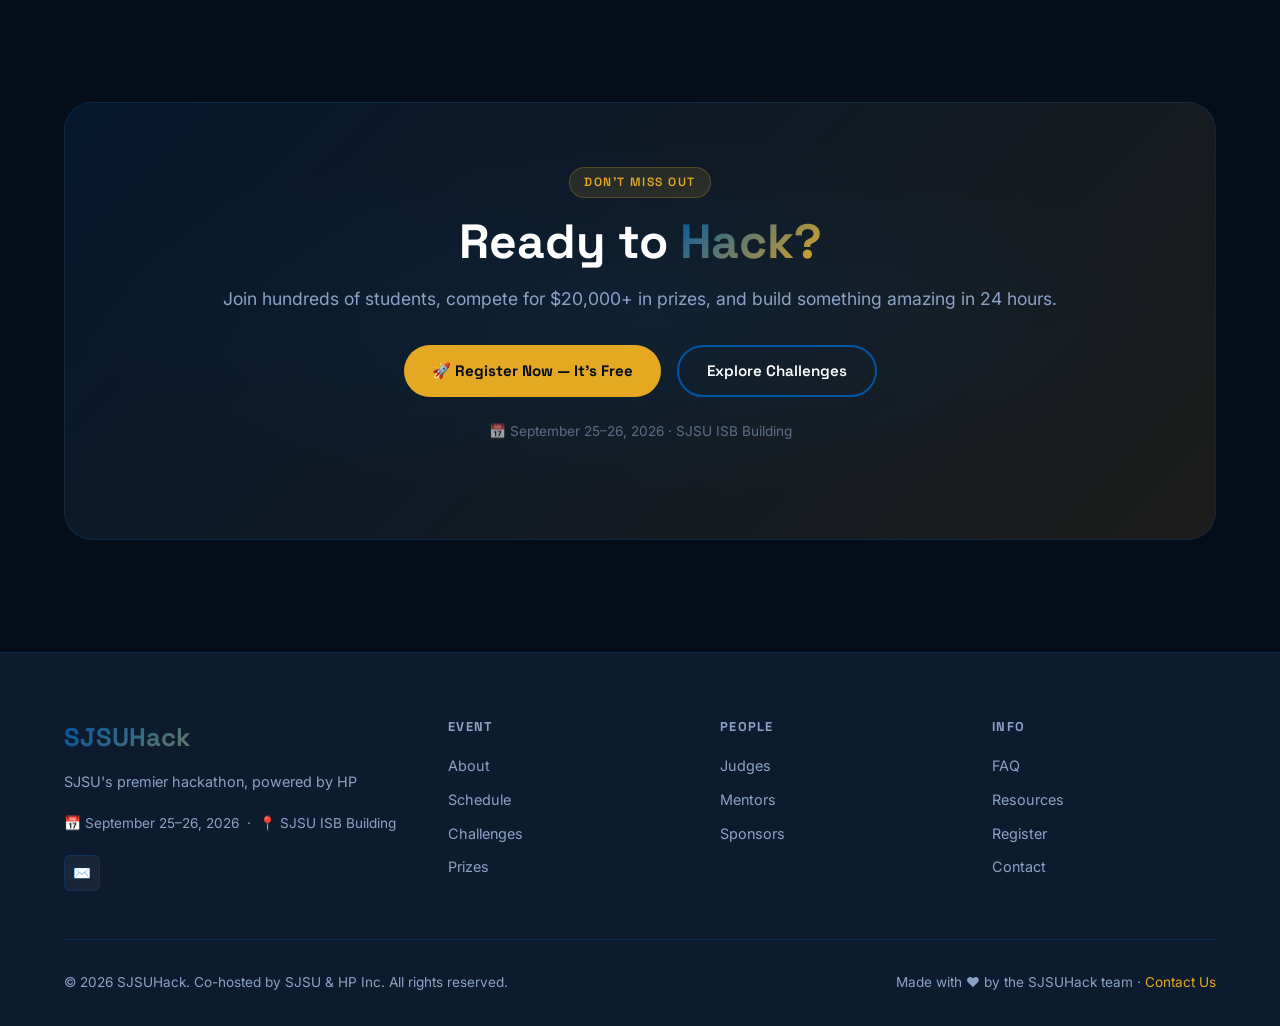
==== commit 72001097: "🐛 Fix: judges capped at 4 in homepage inline script index.html had its own renderFeaturedJudges call" ====
--- a/public/index.html
+++ b/public/index.html
@@ -212,7 +212,9 @@
     initCountdown('countdown-container');
     renderStats('stats-grid');
     renderFeaturedChallenges('featured-challenges', 3);
-    renderFeaturedJudges('featured-judges', 4);
+    renderKeynoteSpeakers('keynote-speakers');
+    renderAdvisoryPanel('advisory-panel');
+    renderFeaturedJudges('featured-judges', 999);
     renderHomepageSponsors('homepage-sponsors');
 
     // Registration button label
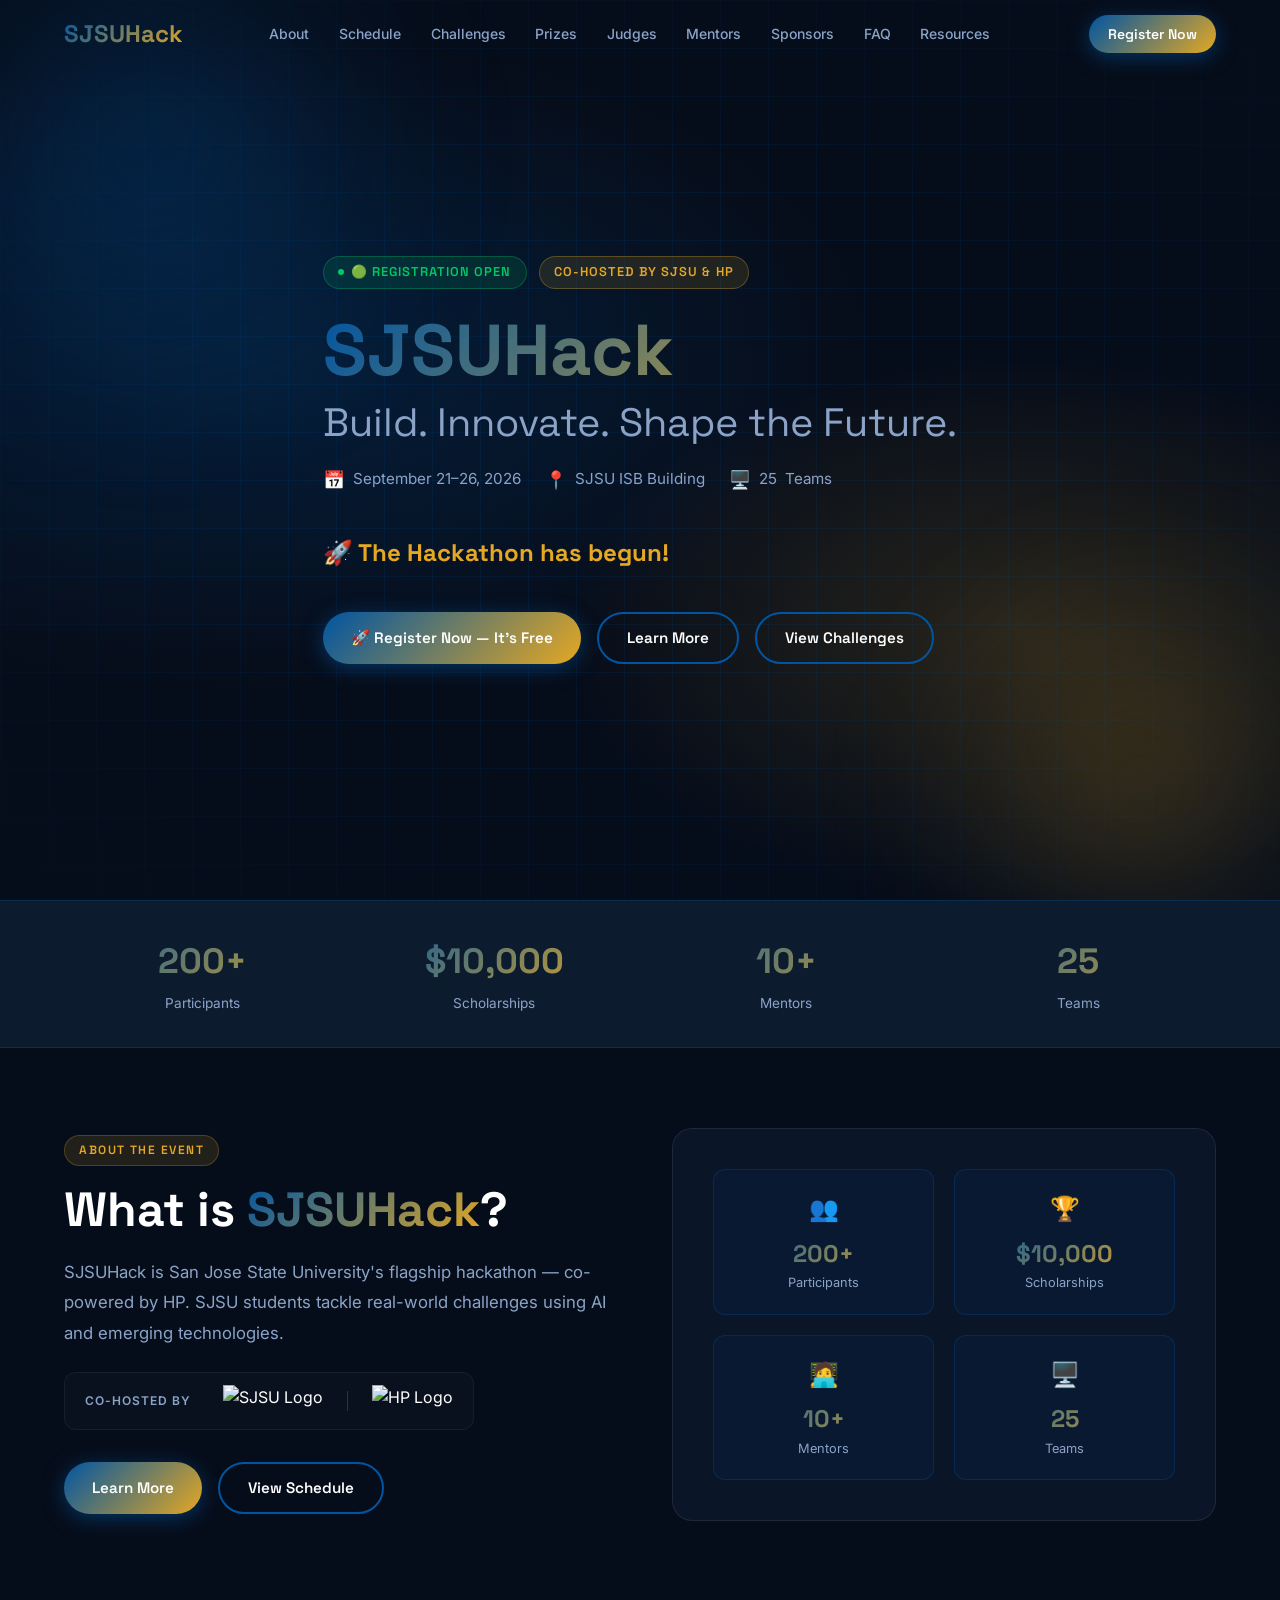
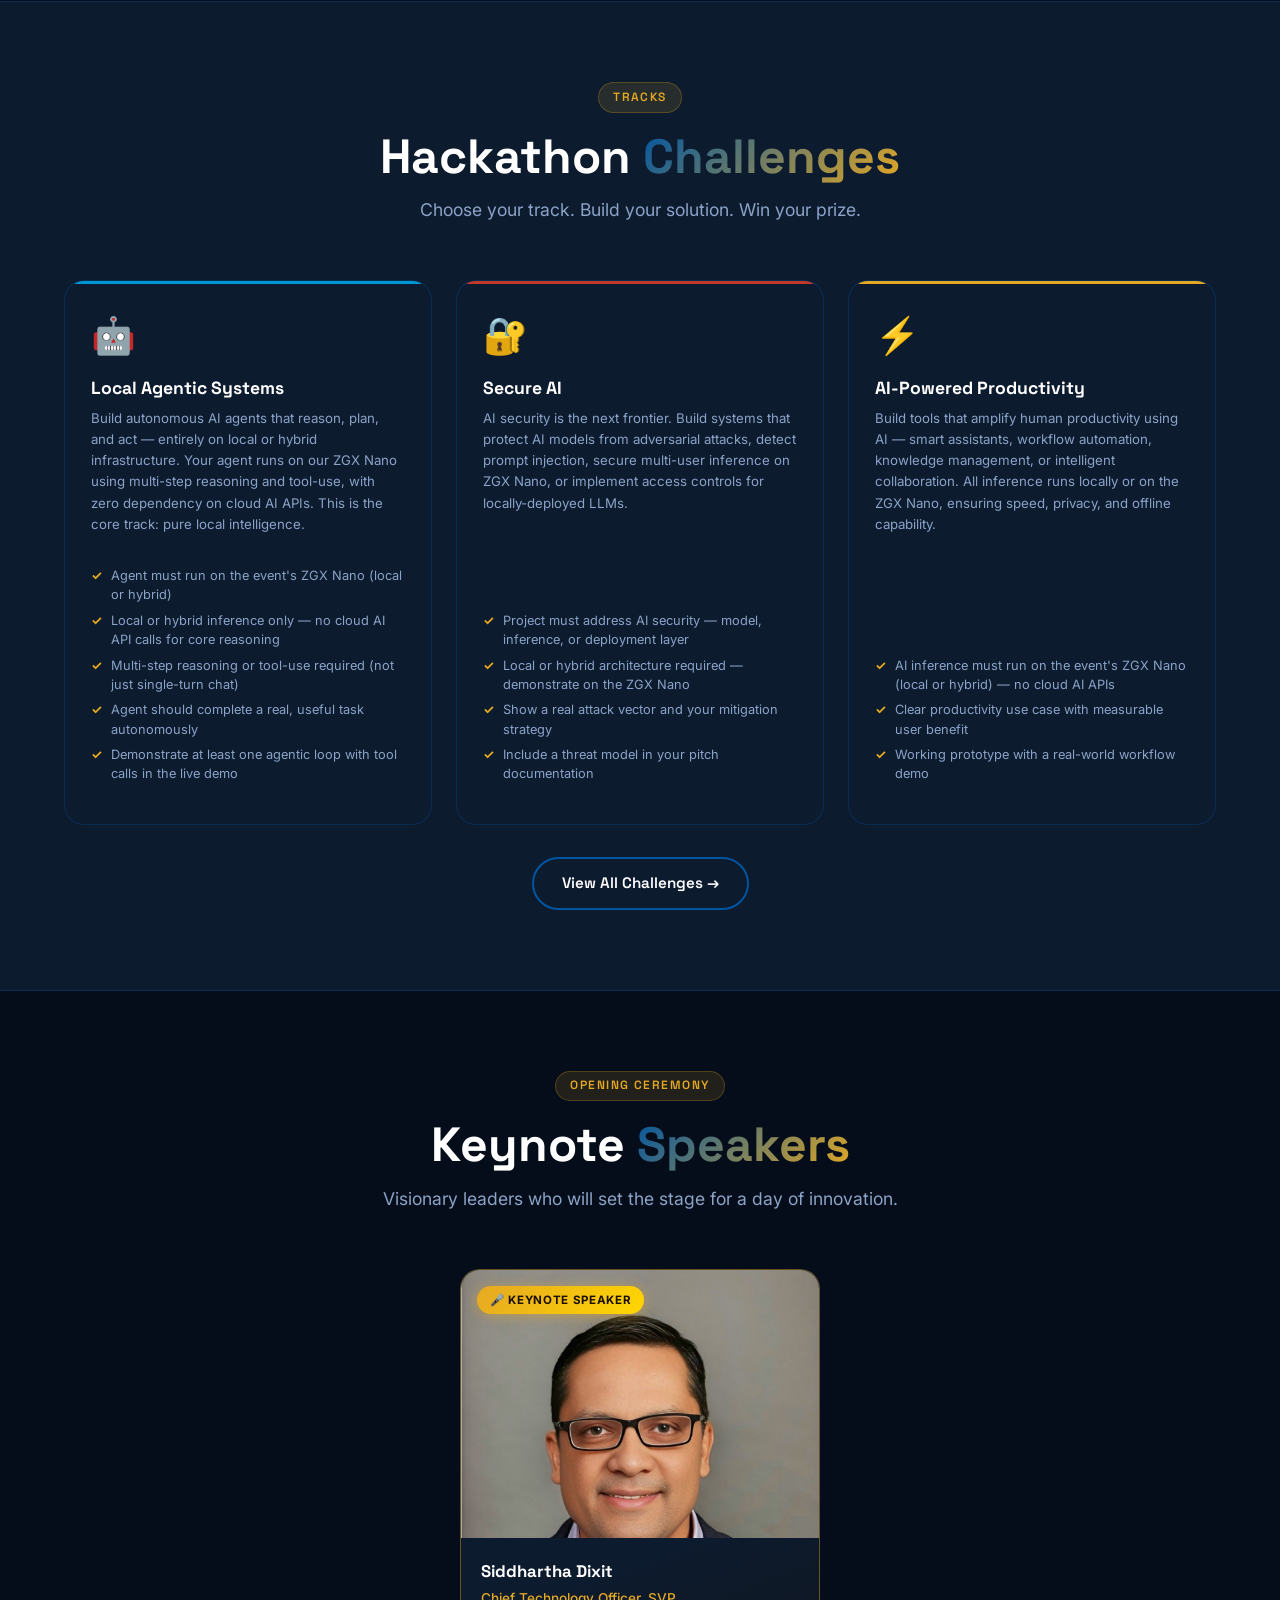
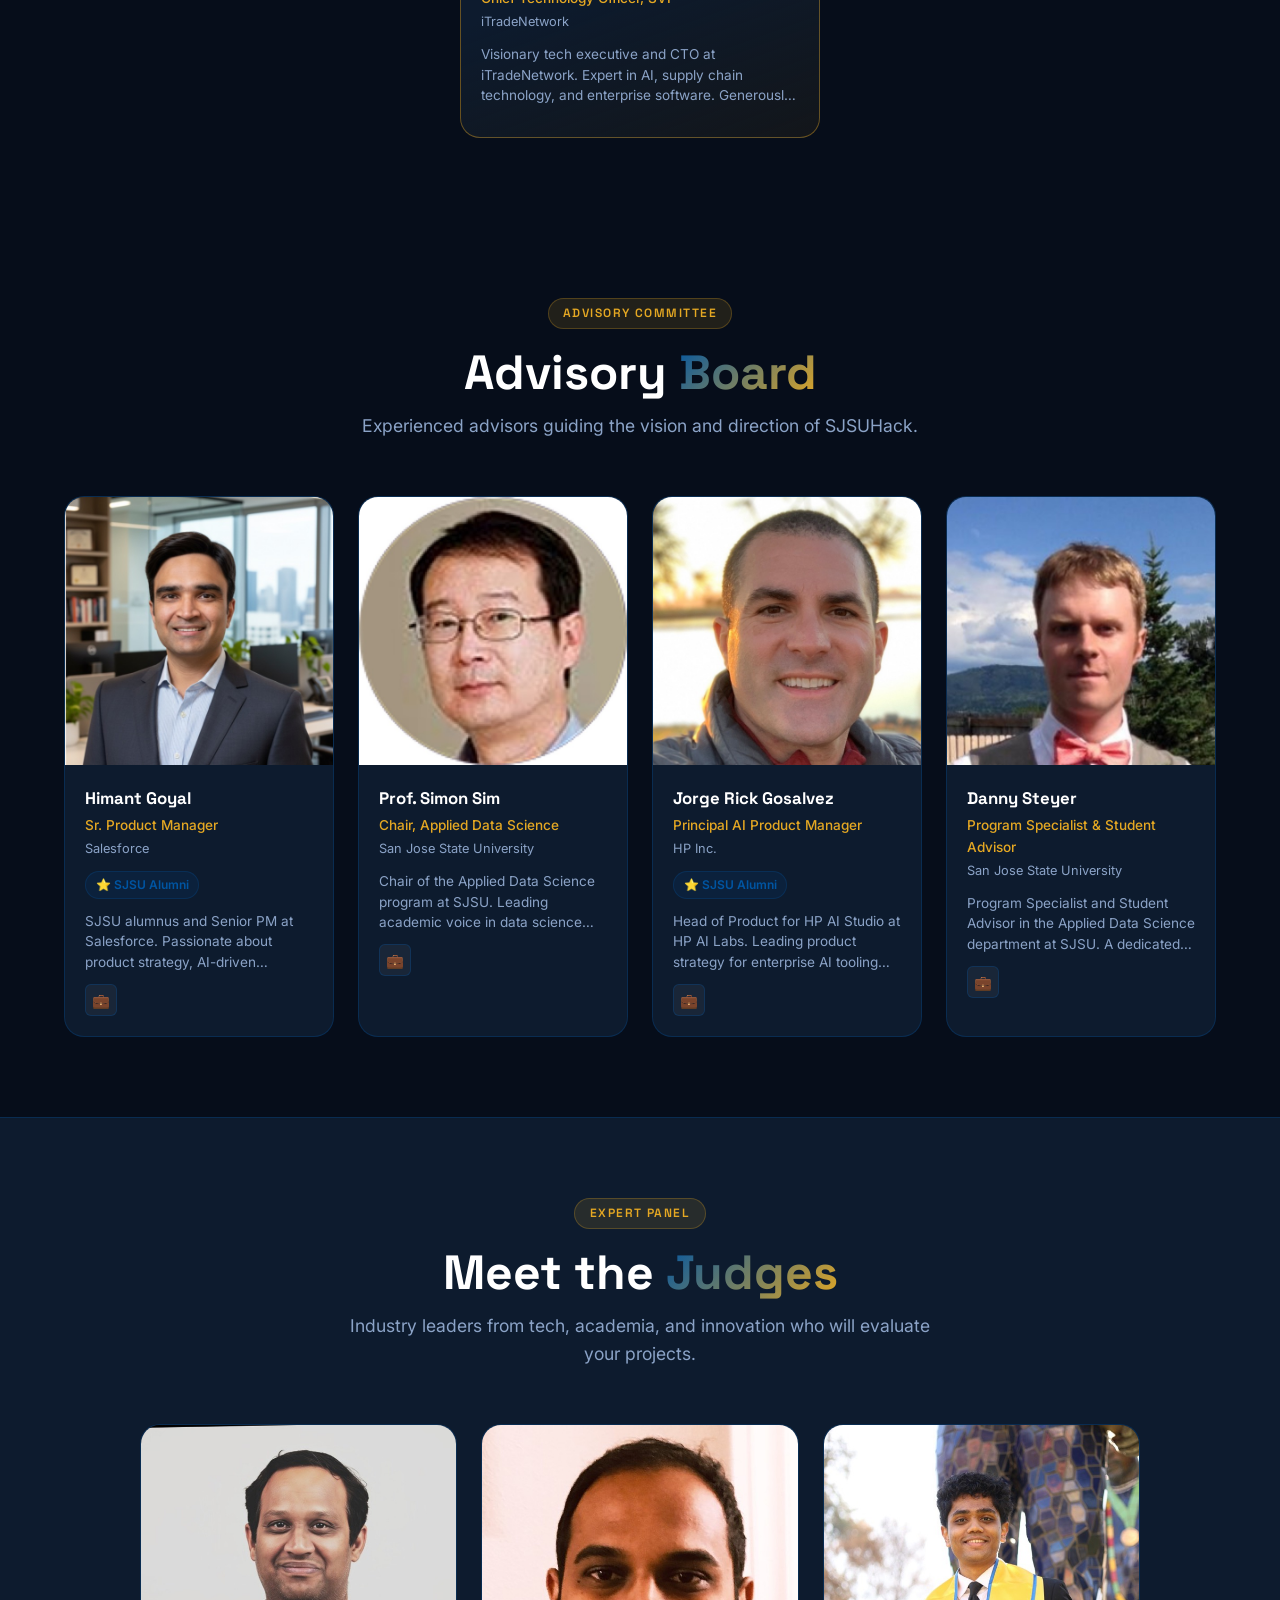
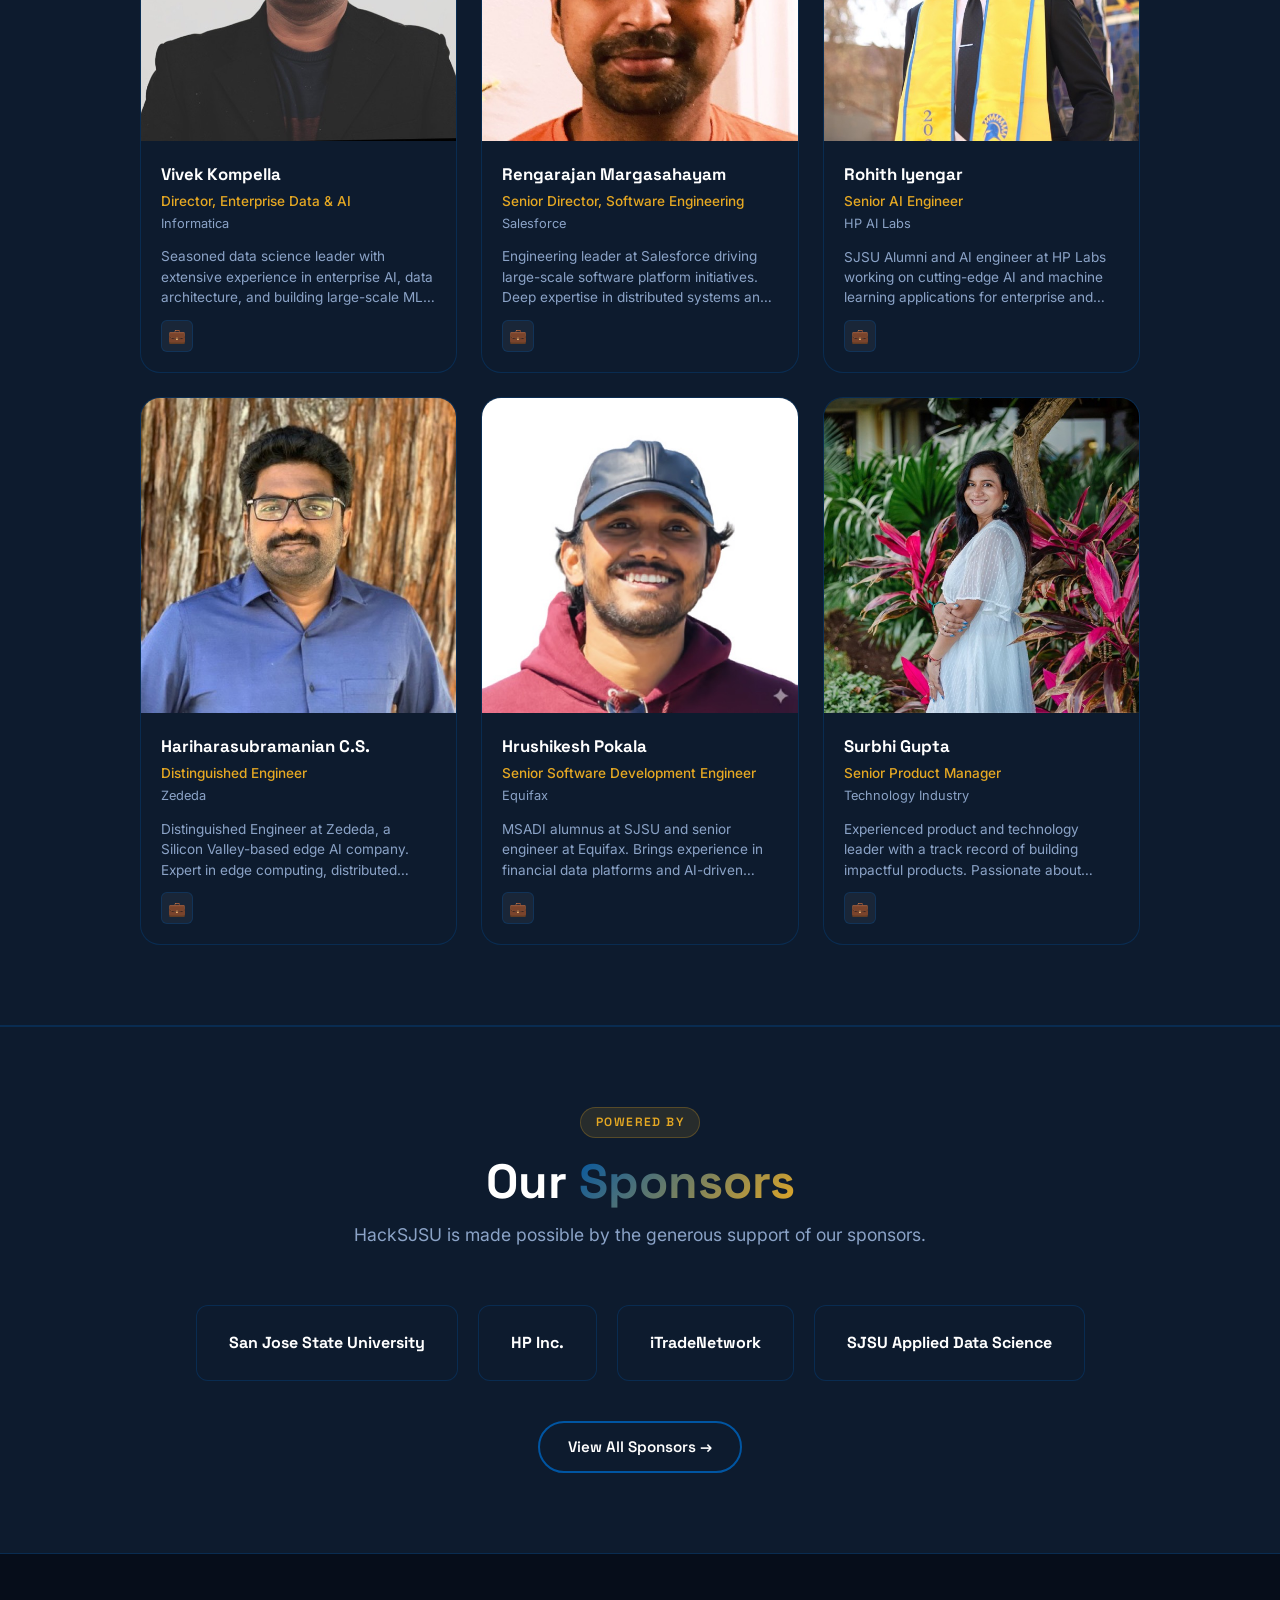
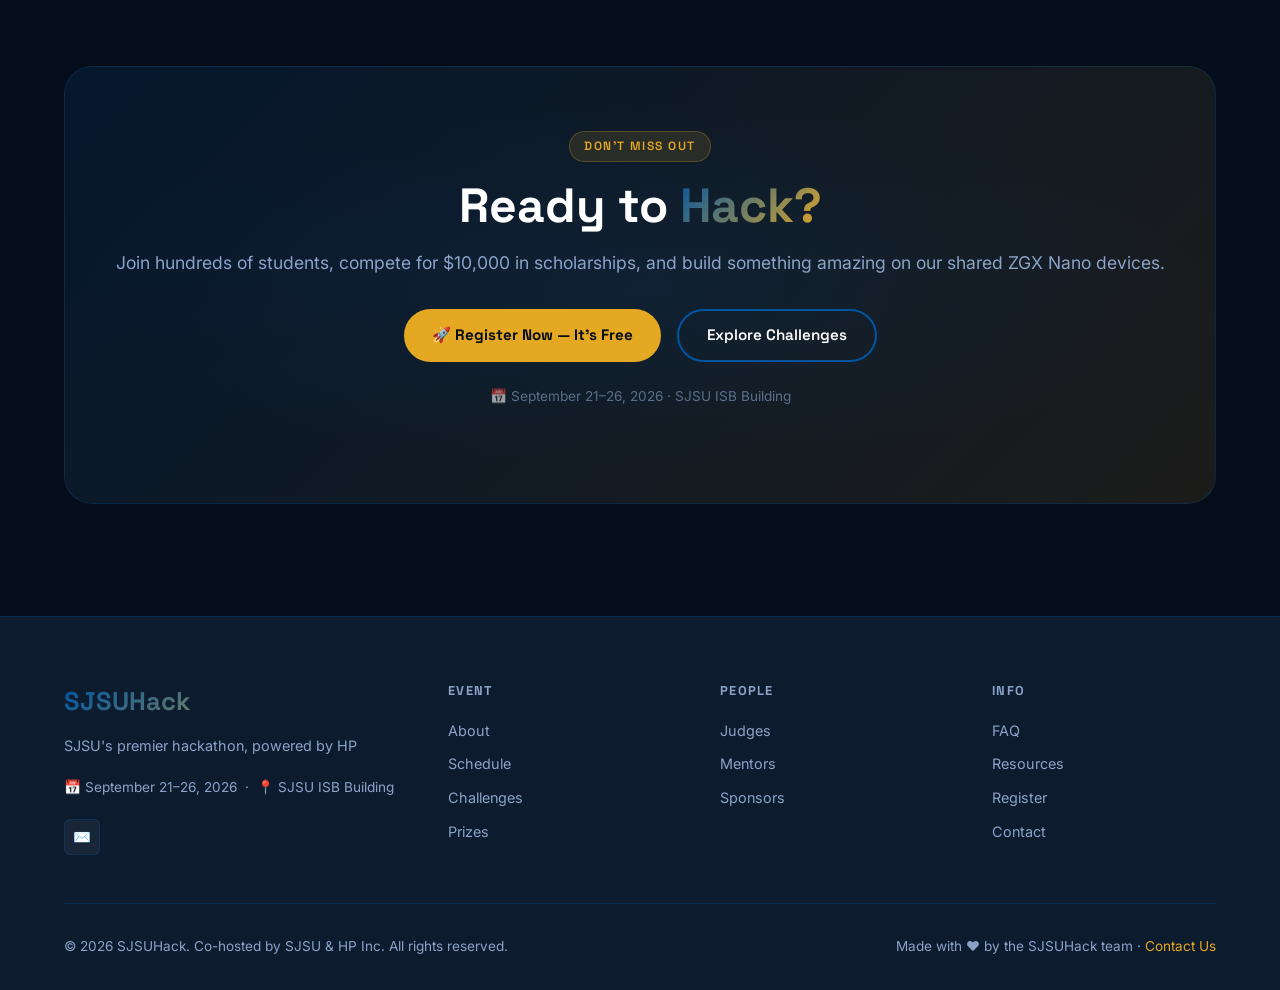
==== commit 33411562: "Update homepage stats: switch to Scholarships & 25 Teams with ZGX Nano icon, and add Co-host logos u" ====
--- a/public/index.html
+++ b/public/index.html
@@ -4,7 +4,7 @@
   <meta charset="UTF-8">
   <meta name="viewport" content="width=device-width, initial-scale=1.0">
   <title id="page-title">HackSJSU — SJSU's Premier AI Hackathon</title>
-  <meta name="description" id="page-desc" content="HackSJSU is San Jose State University's flagship 24-hour hackathon co-powered by HP. Build, innovate, and win $20,000+ in prizes.">
+  <meta name="description" id="page-desc" content="HackSJSU is San Jose State University's flagship hackathon co-powered by HP. Build, innovate, and win $10,000 in scholarships.">
   <meta property="og:title" content="HackSJSU">
   <meta property="og:type" content="website">
   <link rel="stylesheet" href="styles.css">
@@ -38,7 +38,7 @@
       <div class="hero-meta">
         <div class="hero-meta-item"><span class="icon">📅</span> <span id="hero-date"></span></div>
         <div class="hero-meta-item"><span class="icon">📍</span> <span id="hero-location"></span></div>
-        <div class="hero-meta-item"><span class="icon">⏱</span> <span id="hero-hours"></span> Hours</div>
+        <div class="hero-meta-item"><span class="icon">🖥️</span> <span id="hero-hours"></span> Teams</div>
       </div>
 
       <!-- Countdown -->
@@ -70,6 +70,15 @@
         <span class="section-tag">About the Event</span>
         <h2 id="about-heading">What is <span class="gradient-text" id="about-event-name"></span>?</h2>
         <p style="margin:1.25rem 0 1.5rem;font-size:1.05rem;line-height:1.8" id="about-desc"></p>
+        
+        <!-- Co-host Logos -->
+        <div style="display:flex;align-items:center;gap:1.5rem;margin-bottom:2rem;background:rgba(255,255,255,0.02);border:1px solid rgba(255,255,255,0.05);padding:0.75rem 1.25rem;border-radius:12px;width:fit-content">
+          <span style="font-size:0.75rem;color:var(--clr-text-muted);font-weight:600;text-transform:uppercase;letter-spacing:1px;margin-right:0.5rem">Co-Hosted By</span>
+          <img src="assets/sponsors/sjsu.png" alt="SJSU Logo" style="height:32px;object-fit:contain">
+          <div style="width:1px;height:20px;background:rgba(255,255,255,0.15)"></div>
+          <img src="assets/sponsors/hp.png" alt="HP Logo" style="height:32px;object-fit:contain">
+        </div>
+
         <div style="display:flex;gap:1rem;flex-wrap:wrap">
           <a href="about.html" class="btn btn-primary">Learn More</a>
           <a href="schedule.html" class="btn btn-outline">View Schedule</a>
@@ -157,7 +166,7 @@
     <div class="cta-section">
       <span class="section-tag">Don't Miss Out</span>
       <h2>Ready to <span class="gradient-text">Hack?</span></h2>
-      <p id="cta-desc">Join hundreds of students, compete for $20,000+ in prizes, and build something amazing in 24 hours.</p>
+      <p id="cta-desc">Join hundreds of students, compete for $10,000 in scholarships, and build something amazing on our shared ZGX Nano devices.</p>
       <div class="cta-actions">
         <a href="register.html" class="btn btn-gold" id="cta-reg">🚀 Register Now — It's Free</a>
         <a href="challenges.html" class="btn btn-outline">Explore Challenges</a>
@@ -191,12 +200,11 @@
     document.getElementById('about-event-name').textContent = e.name;
     document.getElementById('about-desc').textContent       = e.description;
 
-    // About stats mini cards
     const miniStats = [
       { num: e.stats.participants, label: 'Participants', icon: '👥' },
-      { num: e.stats.prizes,       label: 'In Prizes',   icon: '🏆' },
-      { num: e.stats.mentors,      label: 'Mentors',     icon: '🧑‍💻' },
-      { num: e.stats.hours + 'h',  label: 'Non-stop',    icon: '⏱' },
+      { num: e.stats.prizes,       label: 'Scholarships', icon: '🏆' },
+      { num: e.stats.mentors,      label: 'Mentors',      icon: '🧑‍💻' },
+      { num: e.stats.hours,        label: 'Teams',        icon: '🖥️' },
     ];
     document.getElementById('about-stats-mini').innerHTML = miniStats.map(s => `
       <div style="background:rgba(0,85,162,0.08);border:1px solid var(--clr-border);border-radius:12px;padding:1.25rem;text-align:center">
--- a/public/styles.css
+++ b/public/styles.css
@@ -586,10 +586,12 @@
   background: var(--clr-card);
   border: 1px solid var(--clr-border);
   border-radius: var(--radius-lg);
-  padding: 2rem;
+  padding: 1.6rem;
   transition: var(--transition);
   position: relative;
   overflow: hidden;
+  display: flex;
+  flex-direction: column;
 }
 .challenge-card::after {
   content: '';
@@ -604,14 +606,15 @@
   box-shadow: 0 8px 32px rgba(0,0,0,0.4);
   border-color: var(--challenge-color, var(--clr-primary));
 }
-.challenge-emoji { font-size: 3rem; margin-bottom: 1rem; display: block; }
+.challenge-emoji { font-size: 2.25rem; margin-bottom: .75rem; display: block; }
 .challenge-title {
   font-family: var(--font-heading);
-  font-size: 1.25rem;
+  font-size: 1.1rem;
   font-weight: 700;
-  margin-bottom: 0.75rem;
-}
-.challenge-desc { font-size: 0.9rem; line-height: 1.6; margin-bottom: 1.25rem; }
+  margin-bottom: 0.5rem;
+  line-height: 1.3;
+}
+.challenge-desc { font-size: 0.83rem; line-height: 1.6; color: var(--clr-text-muted); margin-bottom: 1rem; flex: 1; }
 .challenge-prize {
   font-family: var(--font-heading);
   font-size: 1.5rem;
@@ -636,13 +639,14 @@
   border-radius: var(--radius-full);
   margin-bottom: 0.75rem;
 }
-.challenge-reqs { margin: 1rem 0; }
+.challenge-reqs { margin: .75rem 0; }
 .challenge-reqs li {
-  font-size: 0.85rem;
-  color: var(--clr-text-muted);
-  padding: 0.3rem 0;
+  font-size: 0.8rem;
+  color: var(--clr-text-muted);
+  padding: 0.2rem 0;
   padding-left: 1.25rem;
   position: relative;
+  line-height: 1.5;
 }
 .challenge-reqs li::before {
   content: '✓';
@@ -665,6 +669,19 @@
   border: 1px solid var(--clr-border);
   padding: 0.2rem 0.6rem;
   border-radius: var(--radius-full);
+}
+
+/* ── Challenge grid ────────────────────────────────── */
+.challenges-grid {
+  display: grid;
+  grid-template-columns: repeat(3, 1fr);
+  gap: 1.5rem;
+}
+@media (max-width: 960px) {
+  .challenges-grid { grid-template-columns: repeat(2, 1fr); }
+}
+@media (max-width: 560px) {
+  .challenges-grid { grid-template-columns: 1fr; }
 }
 
 /* ── Schedule Timeline ────────────────────────────────────── */
@@ -1357,15 +1374,93 @@
   .timeline-time { min-width: 60px; font-size: 0.75rem; }
   .about-partner-card { grid-template-columns: 1fr; }
   .hero-orb { display: none; }
-}
+
+  /* ── Inline grids that don't use CSS classes ─────────── */
+  /* These are targeted via attribute selectors */
+  .section-header p { font-size: 1rem; }
+  .cta-section { padding: 2.5rem 1.5rem; }
+  .page-hero-content h1 { font-size: 2.2rem; }
+  .page-hero-content p  { font-size: 1rem; }
+}
+
+/* ── 600px: tablet-small / large phones ─────────────────── */
+@media (max-width: 600px) {
+  /* Nav */
+  .nav-logo { font-size: 1.1rem; }
+
+  /* Hero */
+  .hero-content { padding: 5rem 0 3rem; text-align: center; }
+  .hero-actions { justify-content: center; }
+  .hero-stats   { justify-content: center; }
+
+  /* About inline grid → stack */
+  [style*="grid-template-columns:1fr 1fr"],
+  [style*="grid-template-columns: 1fr 1fr"] {
+    grid-template-columns: 1fr !important;
+  }
+
+  /* Judges fixed 3-col → 2-col on medium phones */
+  [style*="repeat(3,1fr)"] {
+    grid-template-columns: repeat(2, 1fr) !important;
+  }
+
+  /* Score table: ensure it scrolls */
+  .score-table-wrap { -webkit-overflow-scrolling: touch; }
+
+  /* HP Banner flex → column */
+  .hp-banner { flex-direction: column; gap: 1rem; padding: 1.5rem; }
+
+  /* Section tags */
+  .section-tag { font-size: 0.7rem; }
+
+  /* Countdown */
+  .countdown-unit { min-width: 56px; padding: 0.6rem; }
+  .countdown-number { font-size: 1.6rem; }
+}
+
 @media (max-width: 480px) {
   h1 { font-size: 2rem; }
   h2 { font-size: 1.6rem; }
+  h3 { font-size: 1.3rem; }
+
   .countdown-number { font-size: 1.8rem; }
   .countdown-unit   { min-width: 64px; padding: 0.75rem; }
   .footer-inner { grid-template-columns: 1fr; }
+
+  /* All generic grids → single column */
   .grid-2, .grid-3, .grid-4 { grid-template-columns: 1fr; }
   .prizes-podium { grid-template-columns: 1fr; }
+
+  /* All inline grids → single column */
+  [style*="grid-template-columns:1fr 1fr"],
+  [style*="grid-template-columns: 1fr 1fr"],
+  [style*="repeat(3,1fr)"],
+  [style*="repeat(2,1fr)"] {
+    grid-template-columns: 1fr !important;
+  }
+
+  /* Timeline */
   .timeline::before { display: none; }
   .timeline-time { display: none; }
-}
+
+  /* Cards */
+  .challenge-card { padding: 1.5rem; }
+  .card { padding: 1.25rem; }
+  .judge-card { padding: 1.25rem; }
+
+  /* CTA */
+  .cta-actions { flex-direction: column; align-items: center; }
+  .btn { width: 100%; max-width: 280px; text-align: center; justify-content: center; }
+
+  /* Criteria page */
+  .criteria-card { padding: 1.5rem; }
+  .hp-banner { padding: 1.25rem; }
+  .process-step { padding: 1.25rem; }
+
+  /* Sponsor chips */
+  .hp-product-chip { font-size: 0.78rem; }
+
+  /* Section padding */
+  .section    { padding: 2.5rem 0; }
+  .section-sm { padding: 1.5rem 0; }
+}
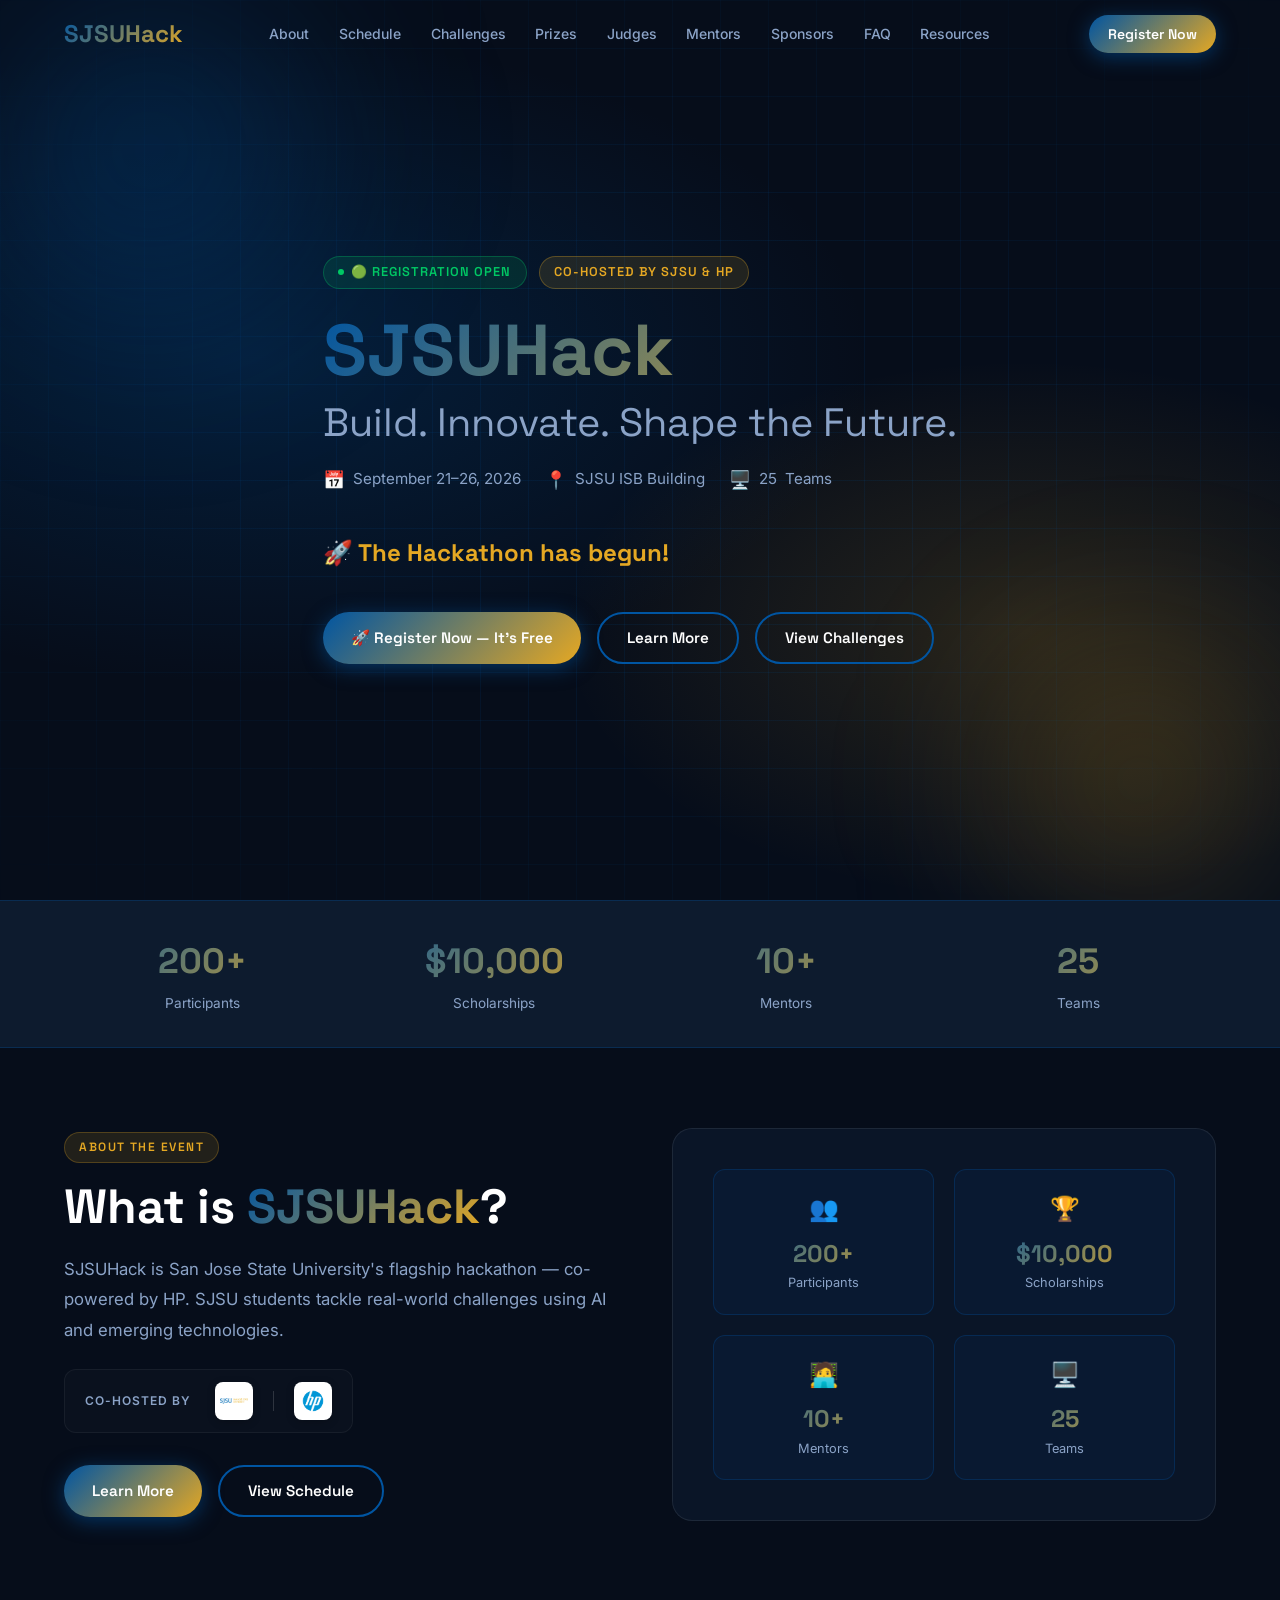
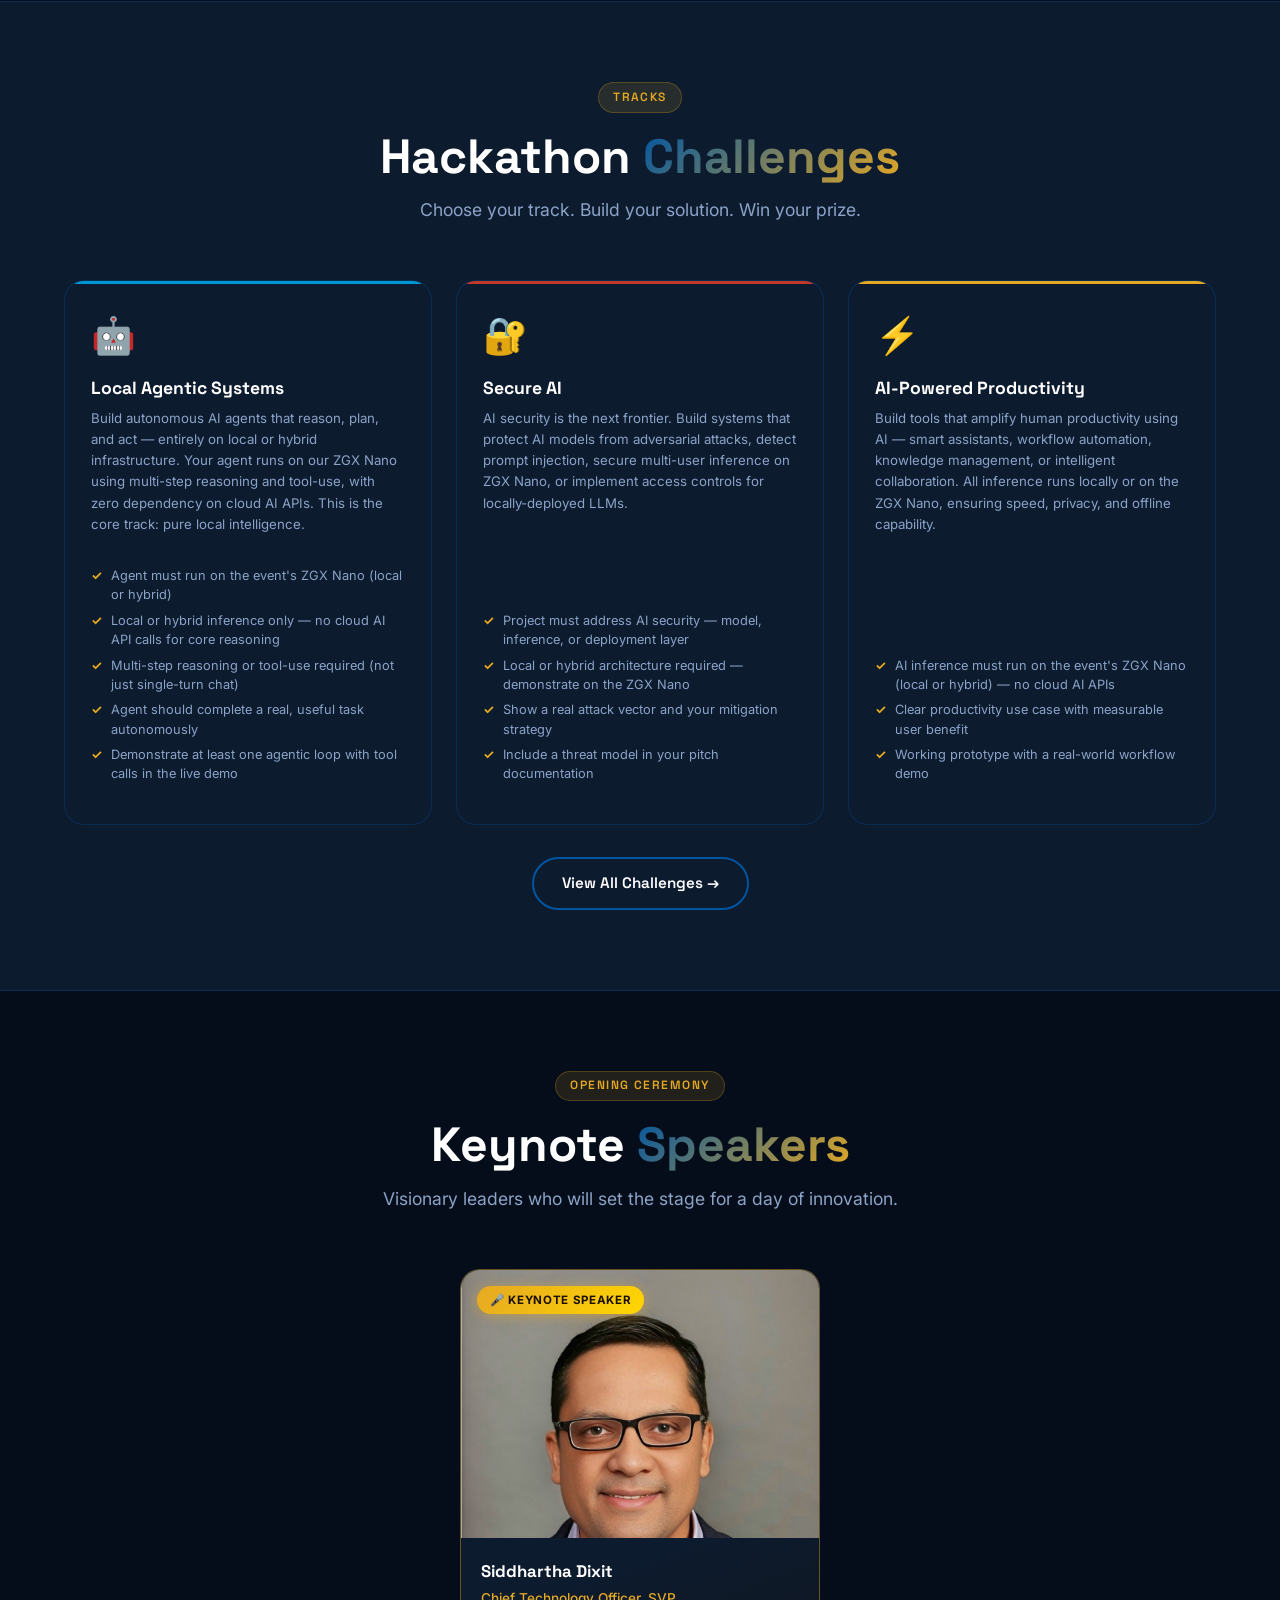
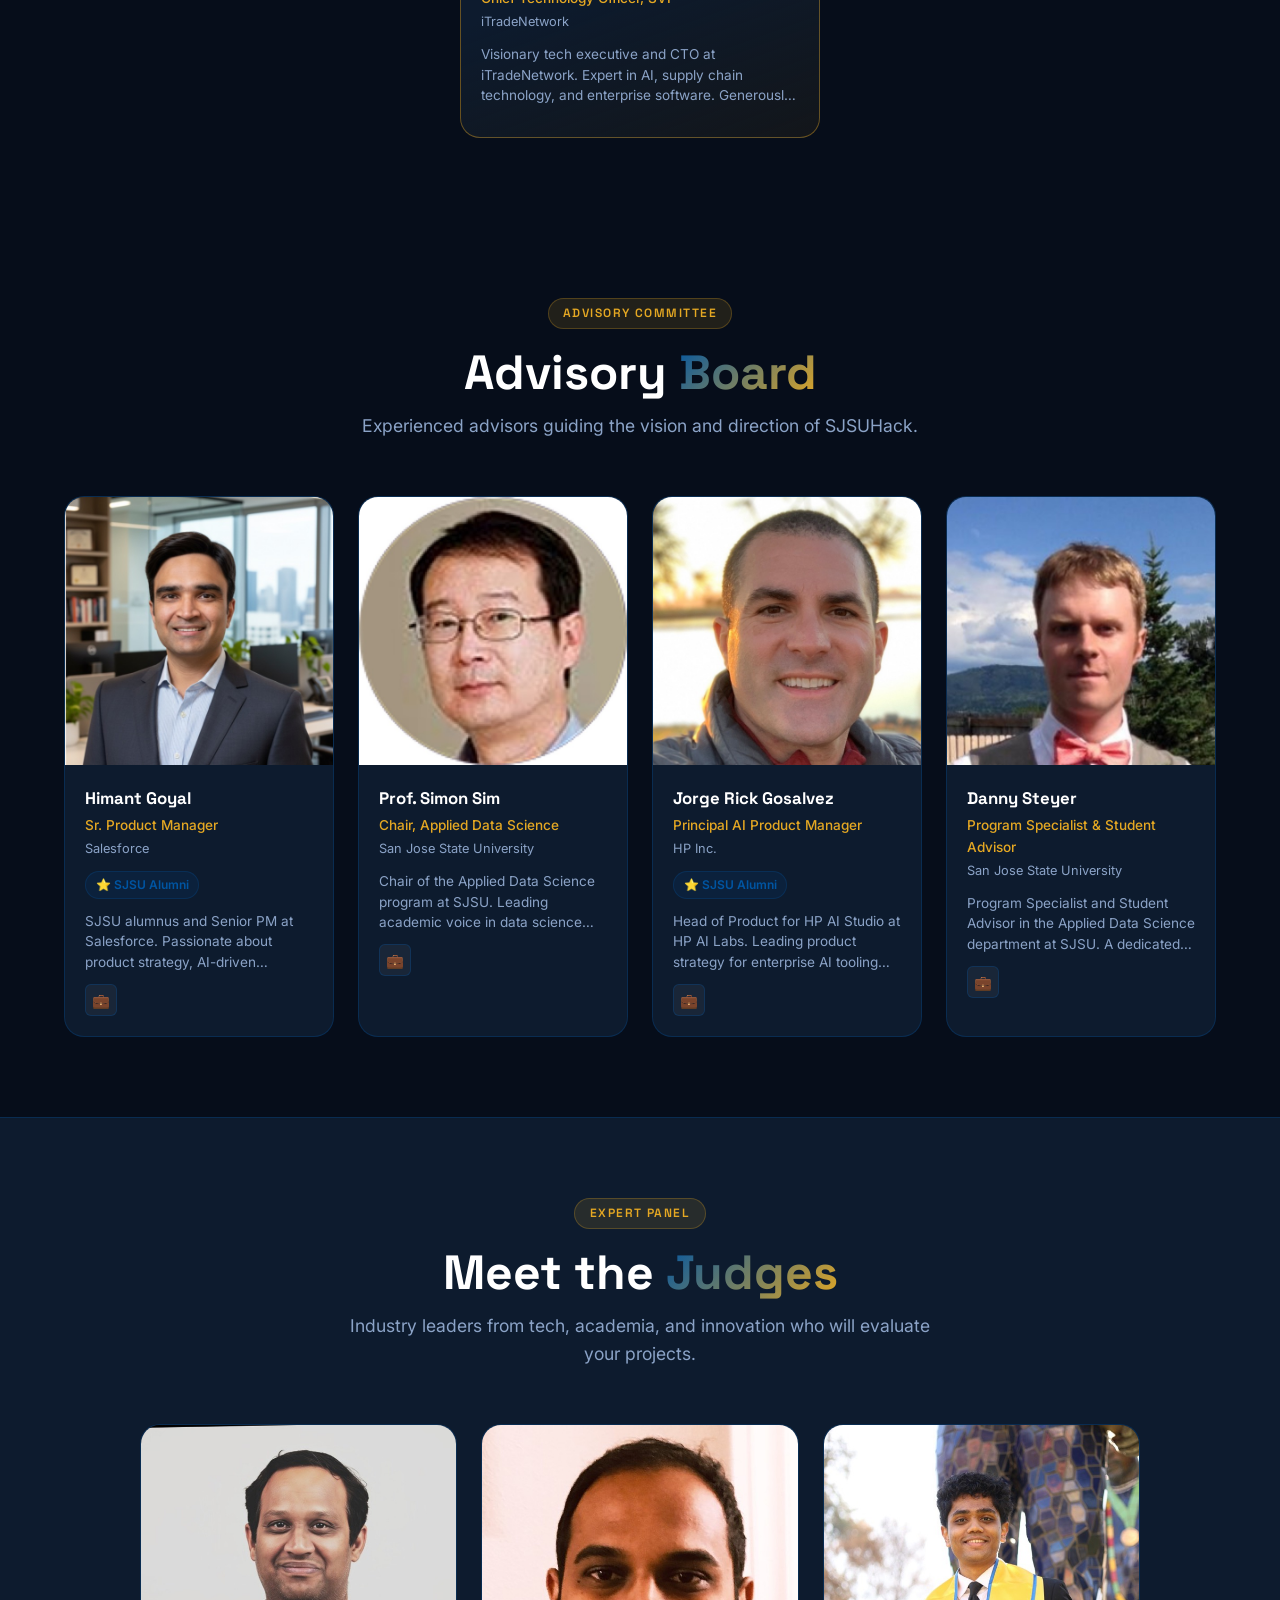
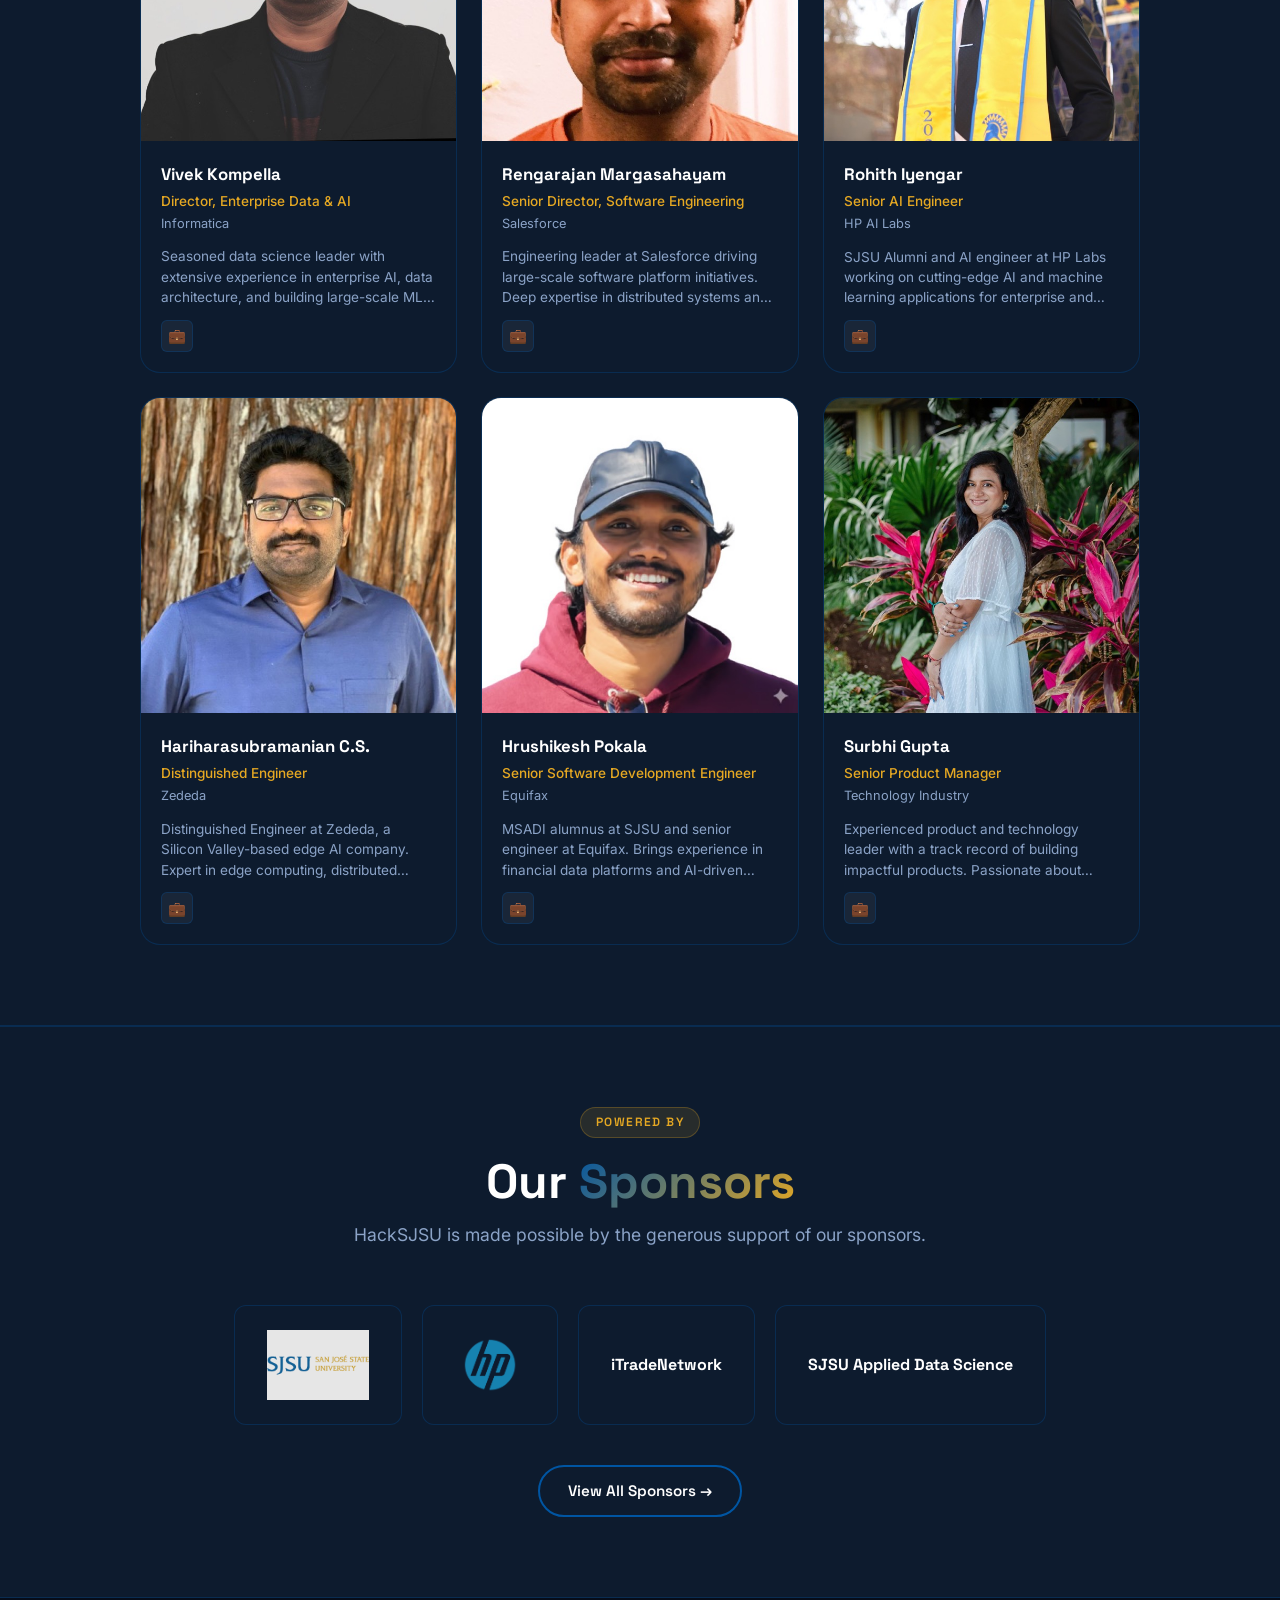
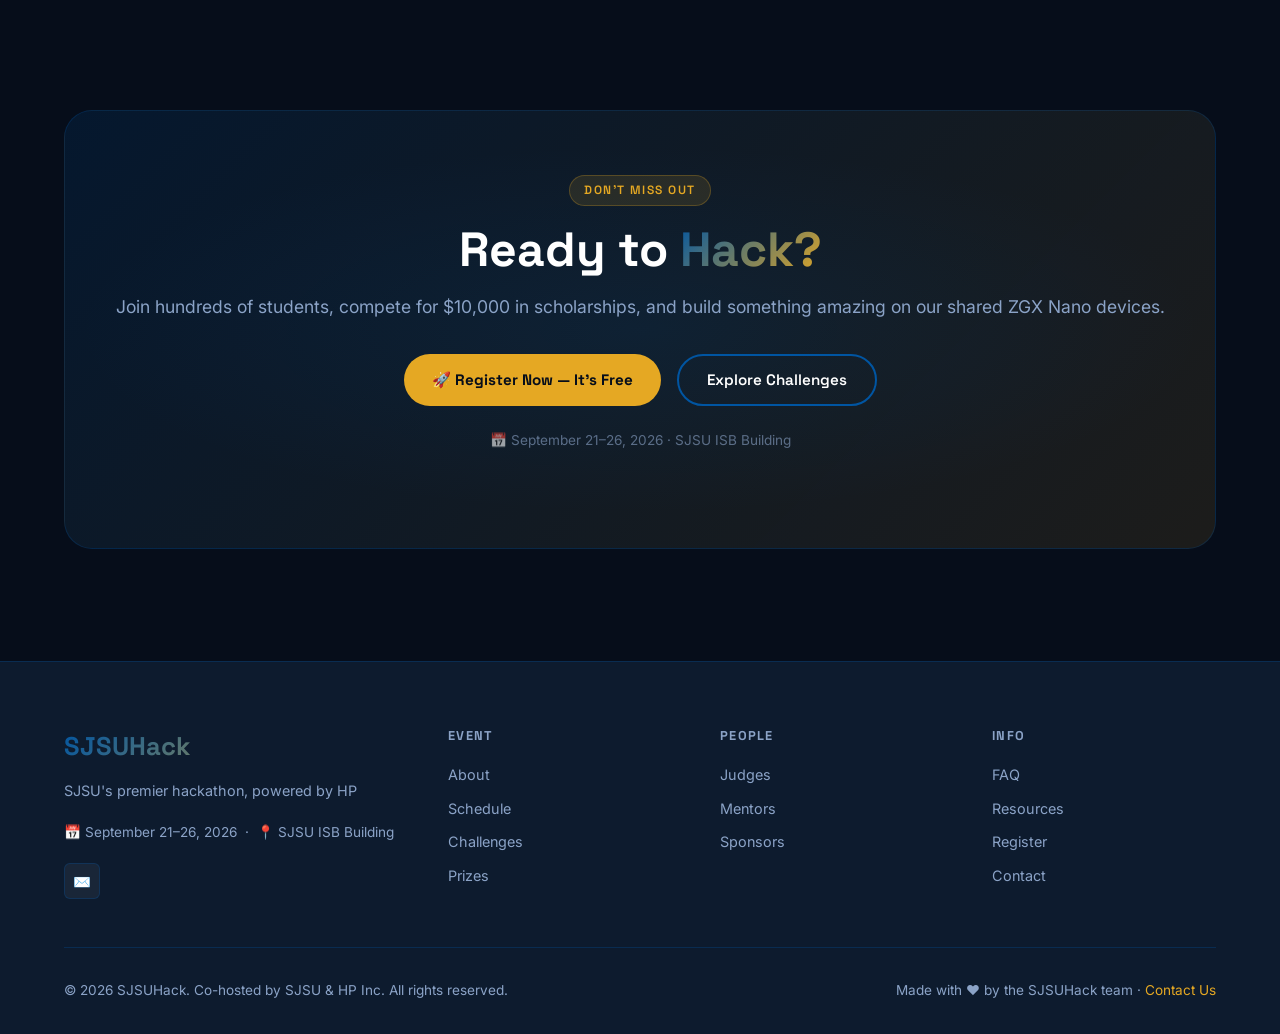
==== commit 085d93b7: "Replace temporary co-host logos with high-quality user-provided ones across about.html and index.htm" ====
--- a/public/index.html
+++ b/public/index.html
@@ -72,11 +72,15 @@
         <p style="margin:1.25rem 0 1.5rem;font-size:1.05rem;line-height:1.8" id="about-desc"></p>
         
         <!-- Co-host Logos -->
-        <div style="display:flex;align-items:center;gap:1.5rem;margin-bottom:2rem;background:rgba(255,255,255,0.02);border:1px solid rgba(255,255,255,0.05);padding:0.75rem 1.25rem;border-radius:12px;width:fit-content">
-          <span style="font-size:0.75rem;color:var(--clr-text-muted);font-weight:600;text-transform:uppercase;letter-spacing:1px;margin-right:0.5rem">Co-Hosted By</span>
-          <img src="assets/sponsors/sjsu.png" alt="SJSU Logo" style="height:32px;object-fit:contain">
+        <div style="display:flex;align-items:center;gap:1.25rem;margin-bottom:2rem;background:rgba(255,255,255,0.02);border:1px solid rgba(255,255,255,0.05);padding:0.75rem 1.25rem;border-radius:12px;width:fit-content">
+          <span style="font-size:0.75rem;color:var(--clr-text-muted);font-weight:600;text-transform:uppercase;letter-spacing:1px;margin-right:0.25rem">Co-Hosted By</span>
+          <div style="background:white;border-radius:8px;padding:5px;display:flex;align-items:center;justify-content:center;height:38px;width:38px;box-shadow:0 2px 8px rgba(0,0,0,0.2)">
+            <img src="assets/sponsors/sjsu.png" alt="SJSU Logo" style="max-height:100%;max-width:100%;object-fit:contain">
+          </div>
           <div style="width:1px;height:20px;background:rgba(255,255,255,0.15)"></div>
-          <img src="assets/sponsors/hp.png" alt="HP Logo" style="height:32px;object-fit:contain">
+          <div style="background:white;border-radius:8px;padding:5px;display:flex;align-items:center;justify-content:center;height:38px;width:38px;box-shadow:0 2px 8px rgba(0,0,0,0.2)">
+            <img src="assets/sponsors/hp.png" alt="HP Logo" style="max-height:100%;max-width:100%;object-fit:contain">
+          </div>
         </div>
 
         <div style="display:flex;gap:1rem;flex-wrap:wrap">
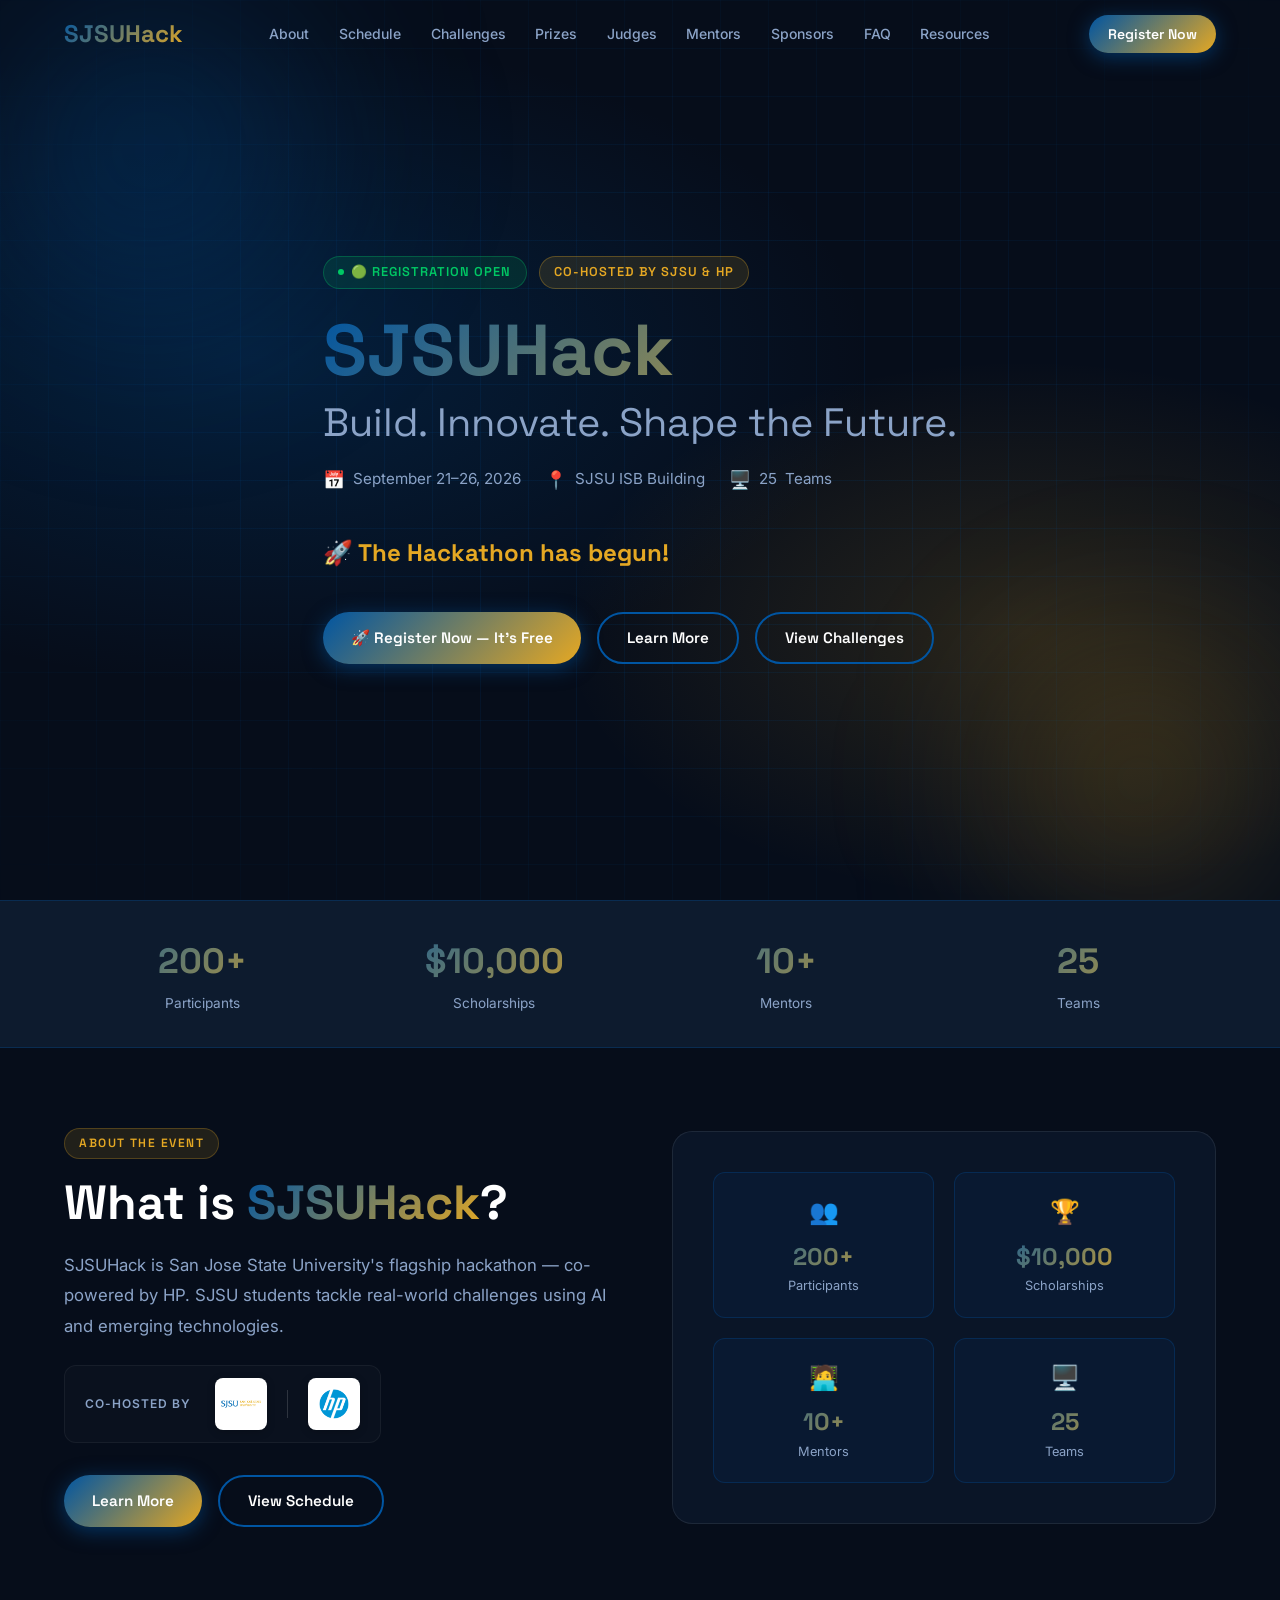
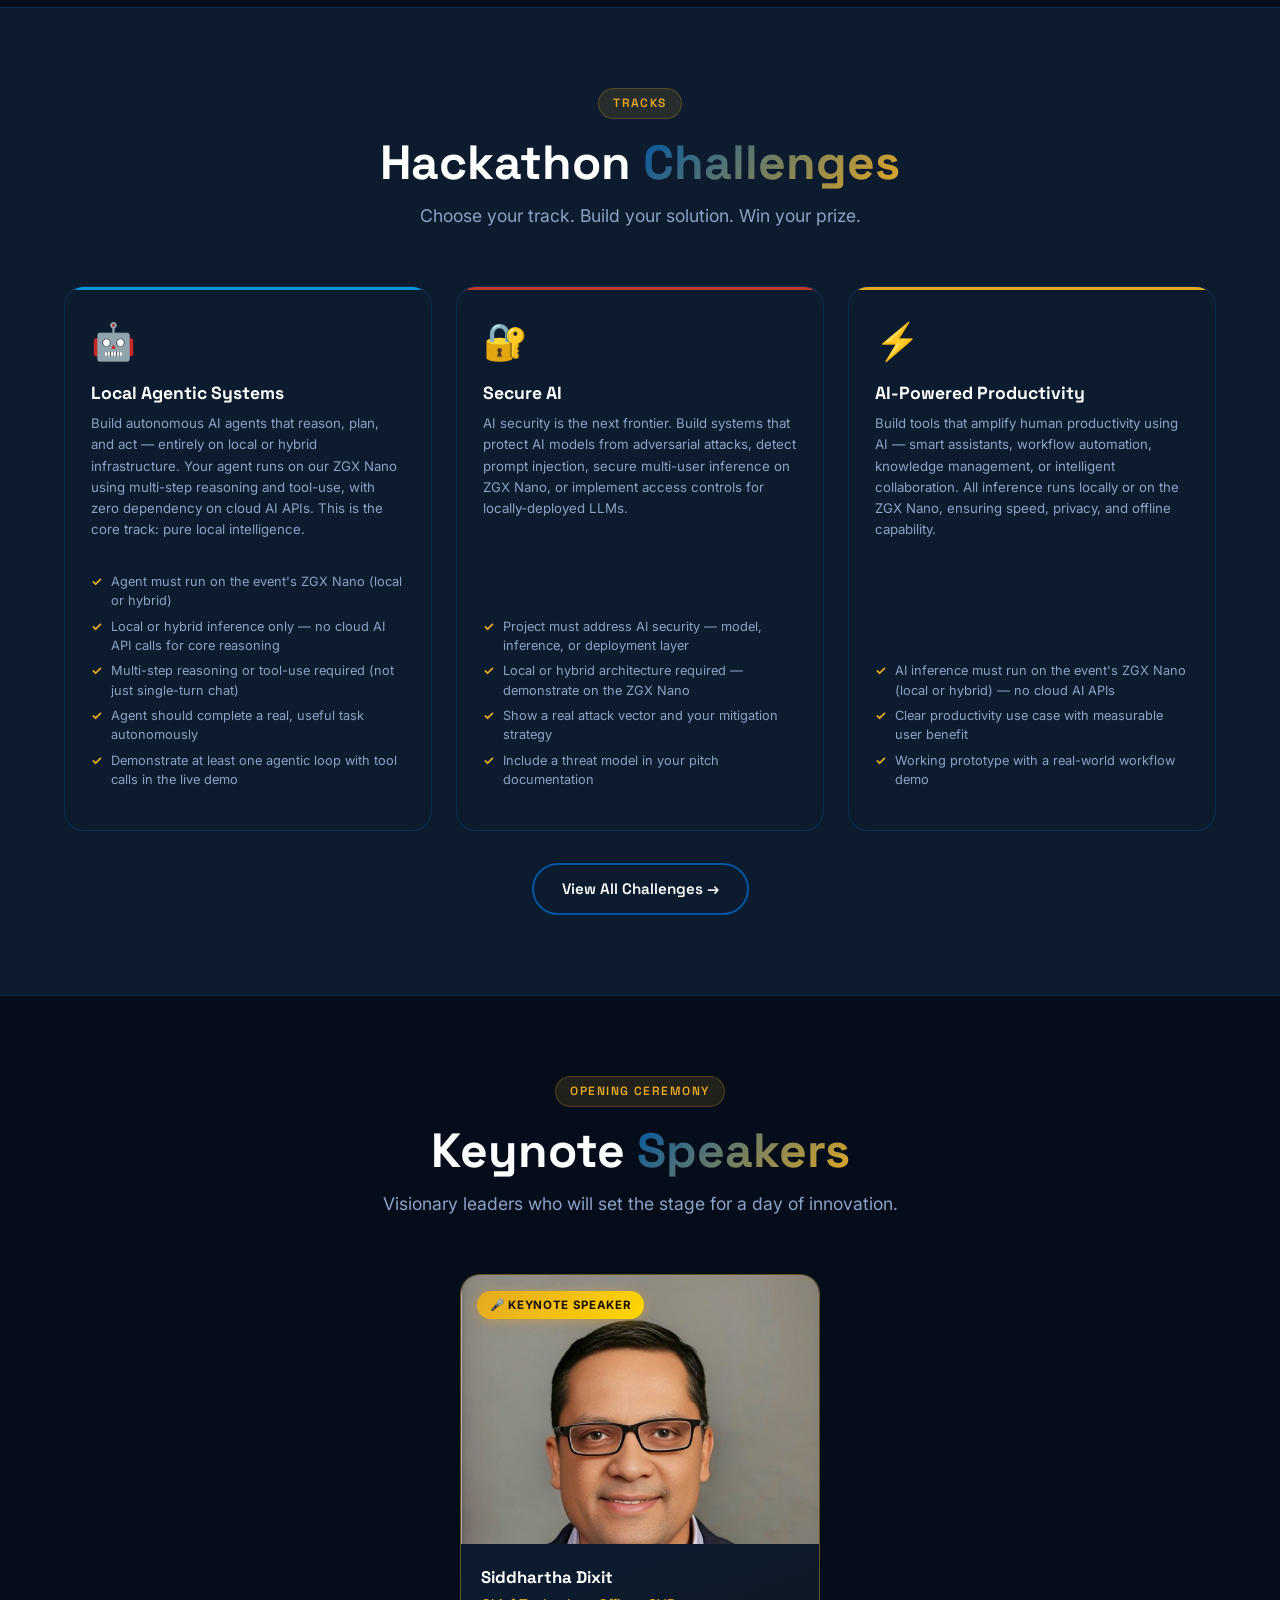
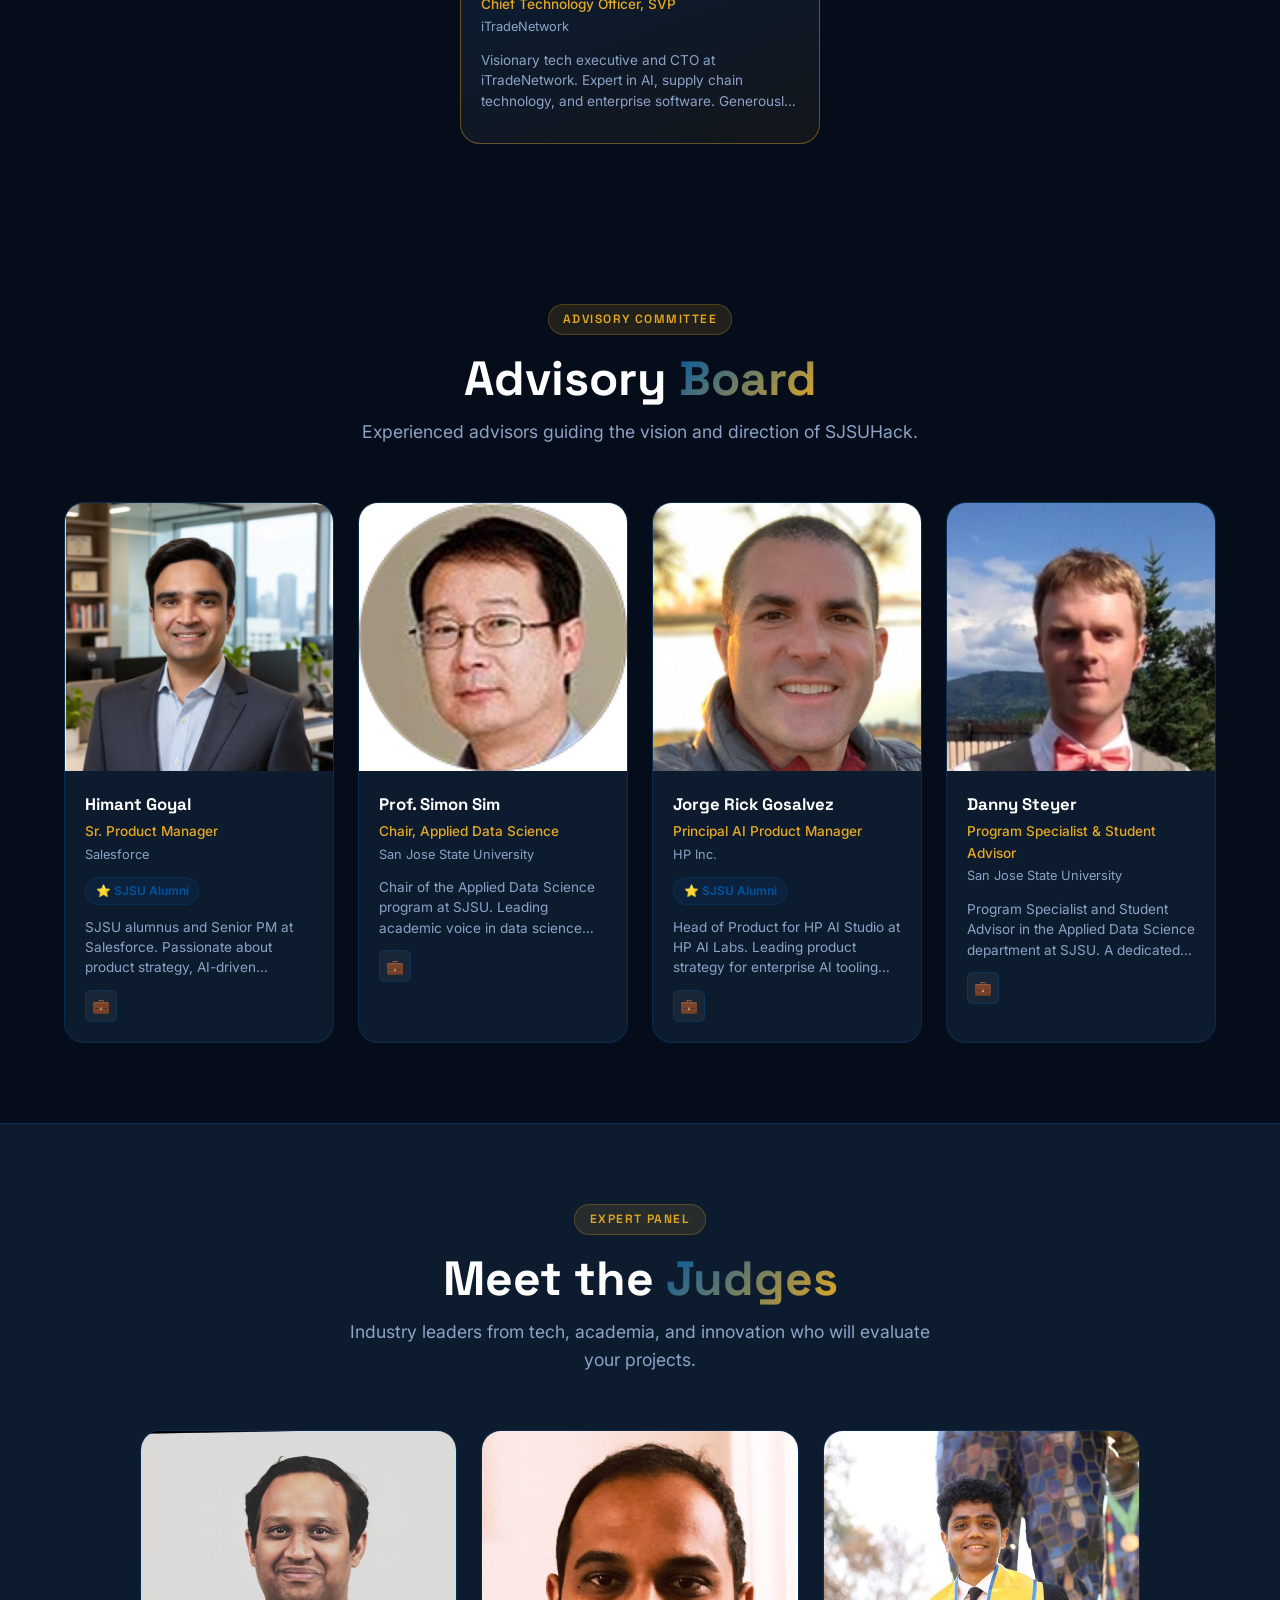
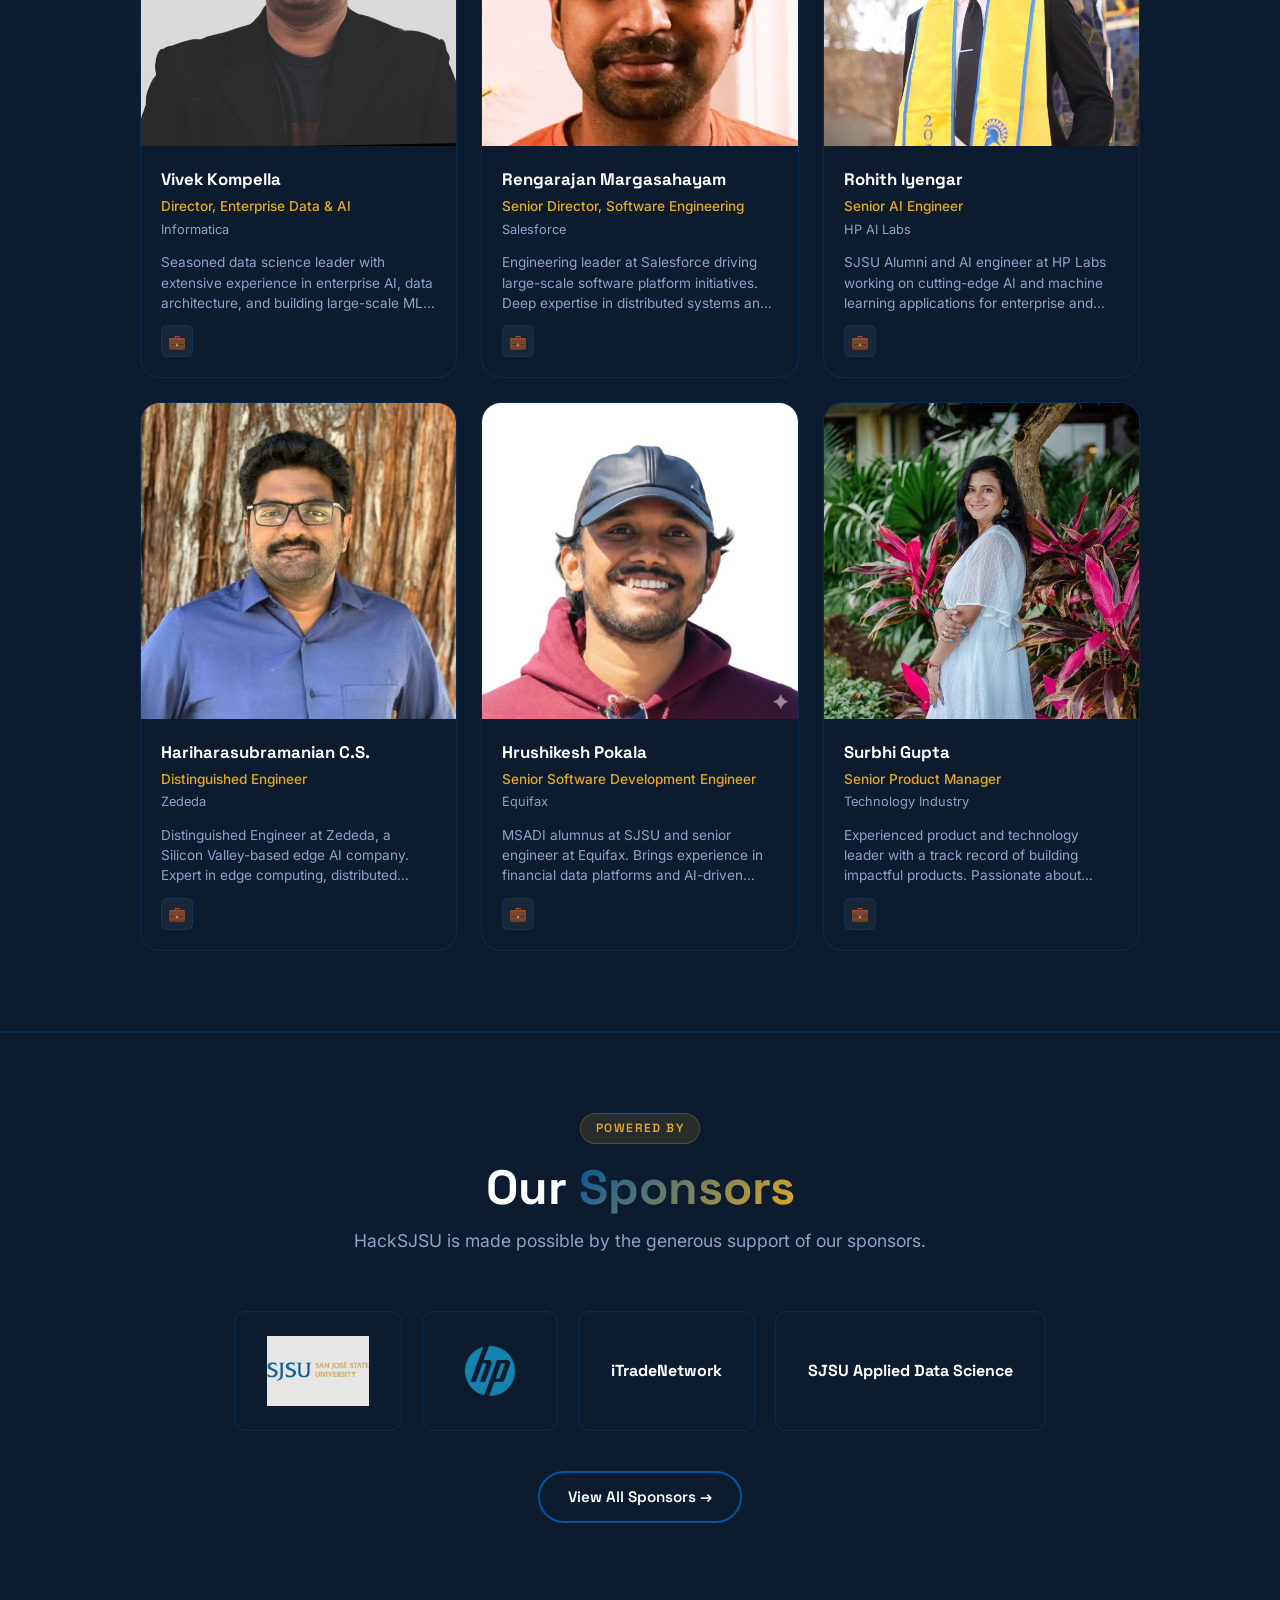
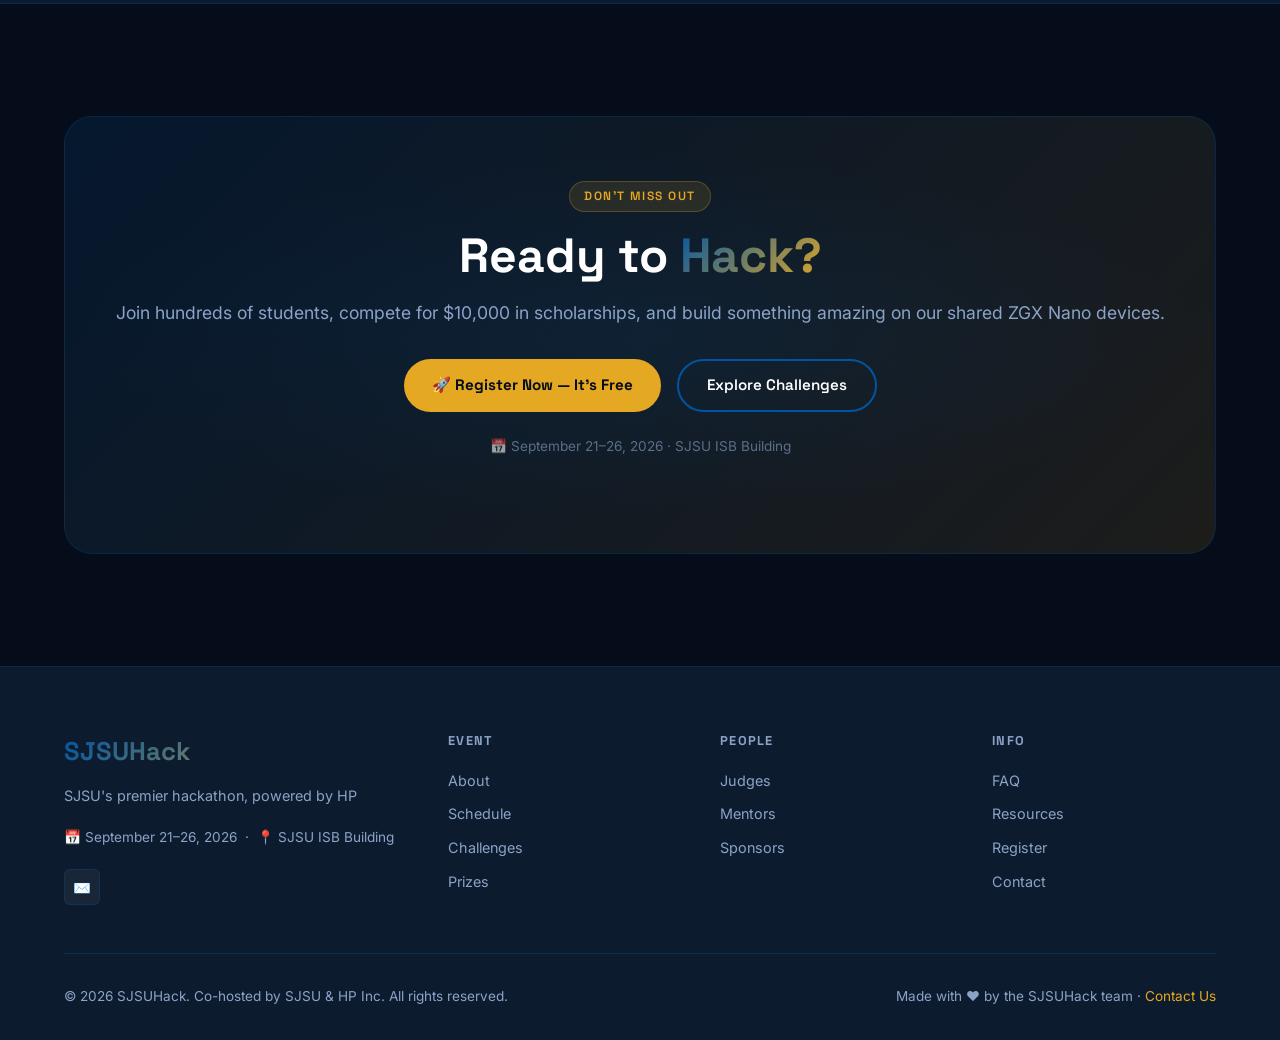
==== commit 88b68af3: "Increase co-host logo container size on homepage to 52px for better visibility" ====
--- a/public/index.html
+++ b/public/index.html
@@ -74,11 +74,11 @@
         <!-- Co-host Logos -->
         <div style="display:flex;align-items:center;gap:1.25rem;margin-bottom:2rem;background:rgba(255,255,255,0.02);border:1px solid rgba(255,255,255,0.05);padding:0.75rem 1.25rem;border-radius:12px;width:fit-content">
           <span style="font-size:0.75rem;color:var(--clr-text-muted);font-weight:600;text-transform:uppercase;letter-spacing:1px;margin-right:0.25rem">Co-Hosted By</span>
-          <div style="background:white;border-radius:8px;padding:5px;display:flex;align-items:center;justify-content:center;height:38px;width:38px;box-shadow:0 2px 8px rgba(0,0,0,0.2)">
+          <div style="background:white;border-radius:8px;padding:6px;display:flex;align-items:center;justify-content:center;height:52px;width:52px;box-shadow:0 2px 8px rgba(0,0,0,0.2)">
             <img src="assets/sponsors/sjsu.png" alt="SJSU Logo" style="max-height:100%;max-width:100%;object-fit:contain">
           </div>
-          <div style="width:1px;height:20px;background:rgba(255,255,255,0.15)"></div>
-          <div style="background:white;border-radius:8px;padding:5px;display:flex;align-items:center;justify-content:center;height:38px;width:38px;box-shadow:0 2px 8px rgba(0,0,0,0.2)">
+          <div style="width:1px;height:28px;background:rgba(255,255,255,0.15)"></div>
+          <div style="background:white;border-radius:8px;padding:6px;display:flex;align-items:center;justify-content:center;height:52px;width:52px;box-shadow:0 2px 8px rgba(0,0,0,0.2)">
             <img src="assets/sponsors/hp.png" alt="HP Logo" style="max-height:100%;max-width:100%;object-fit:contain">
           </div>
         </div>
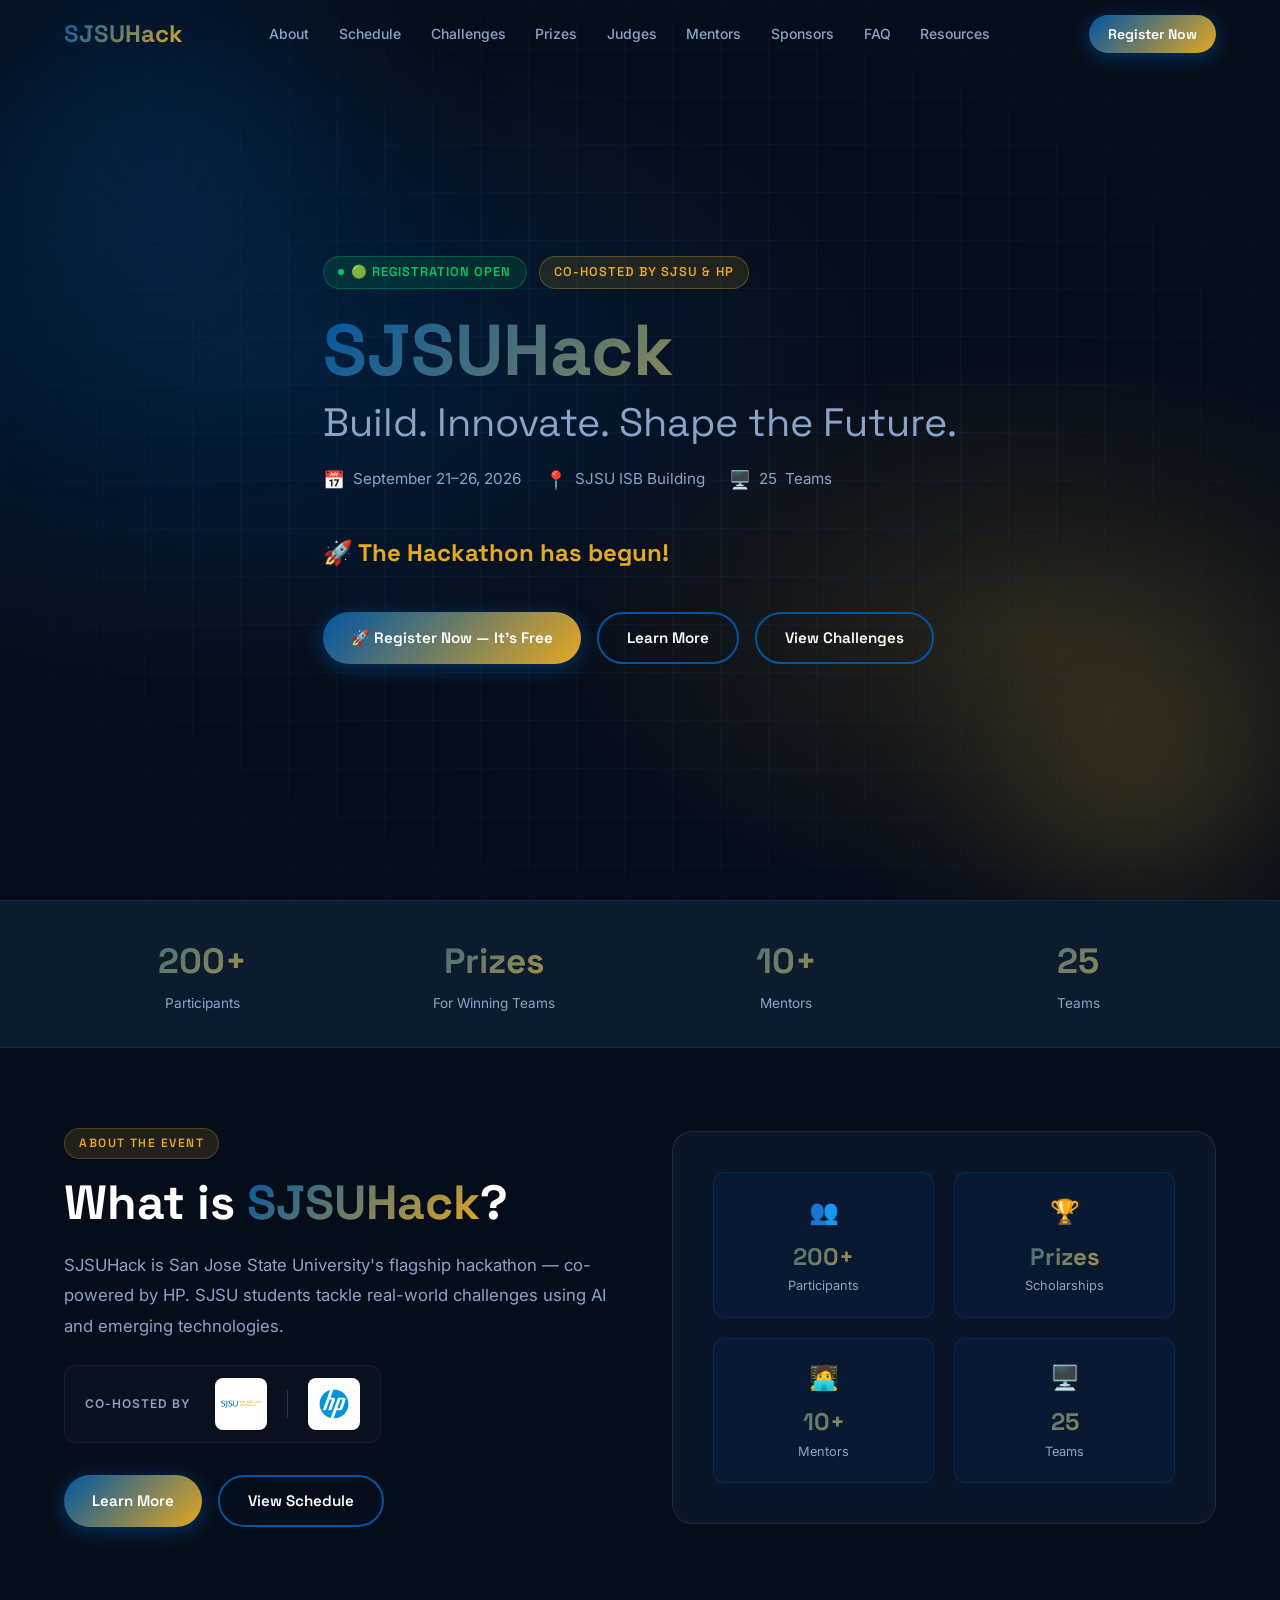
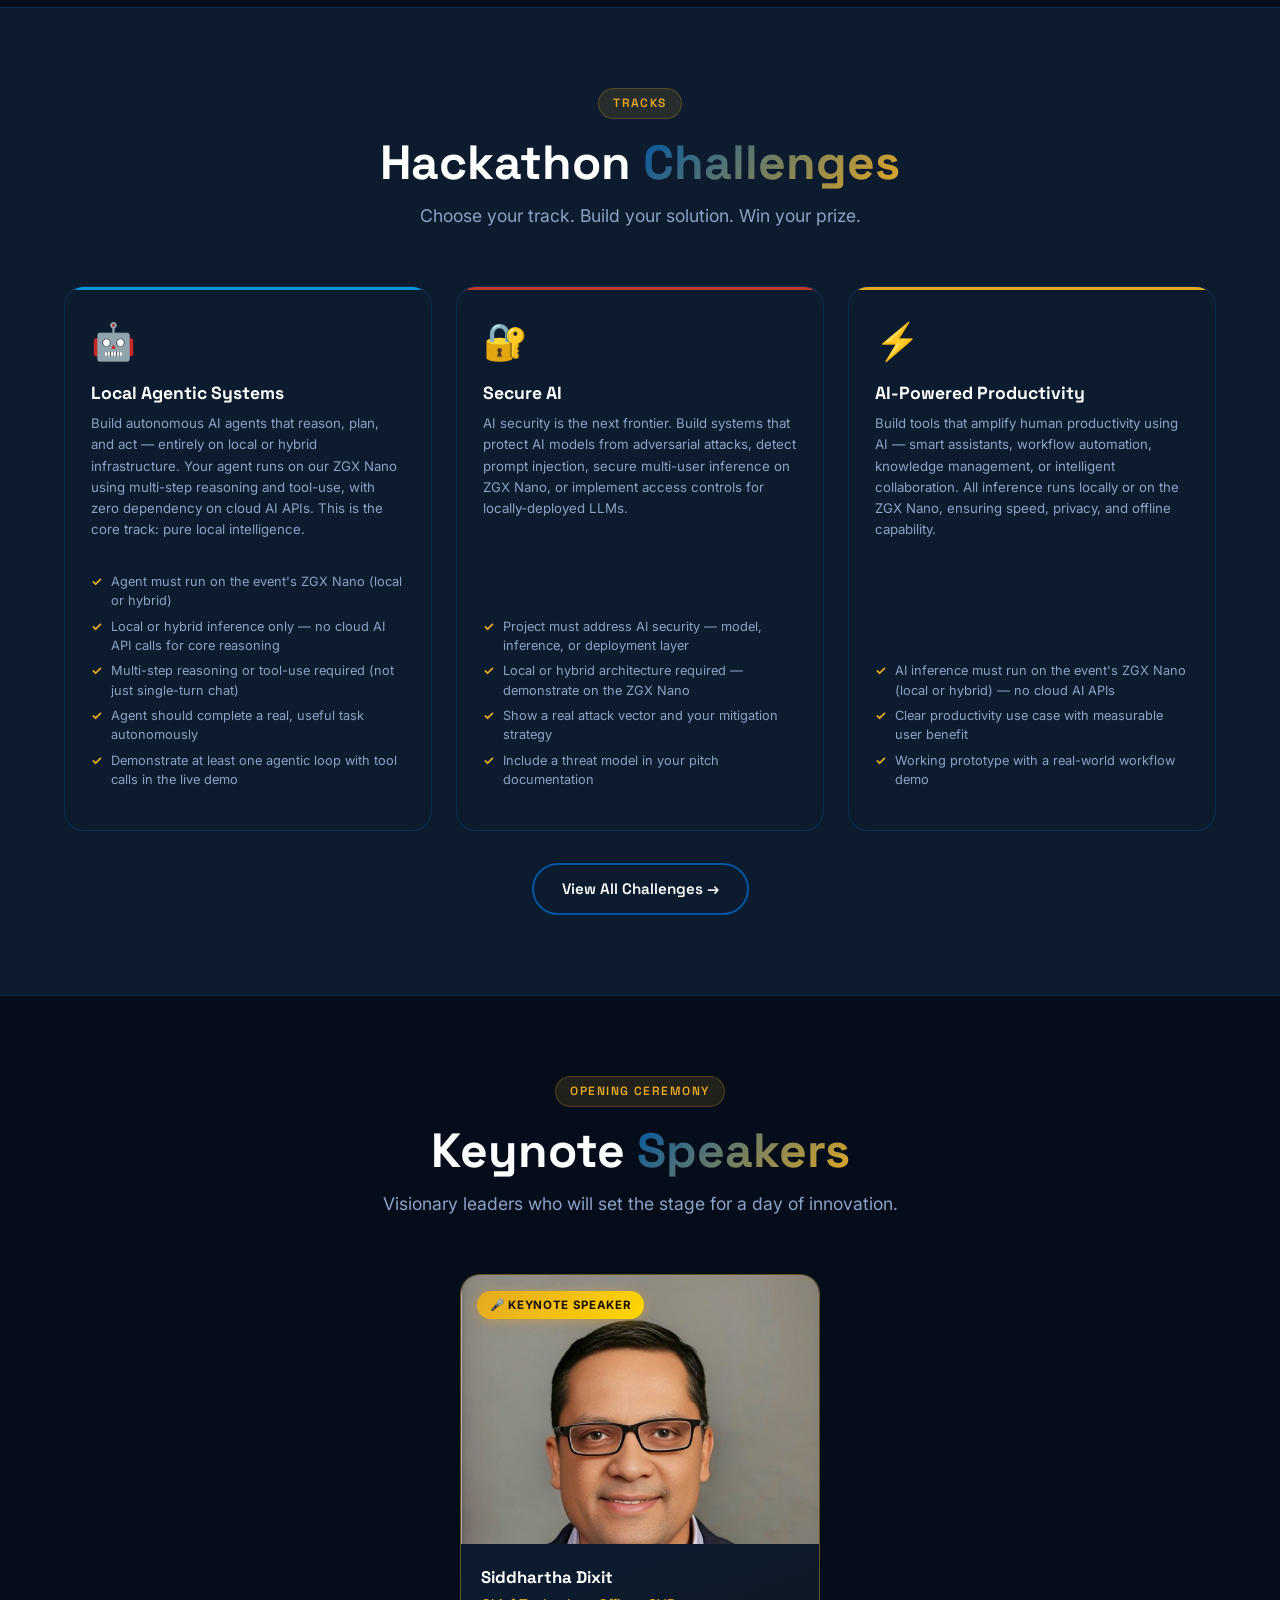
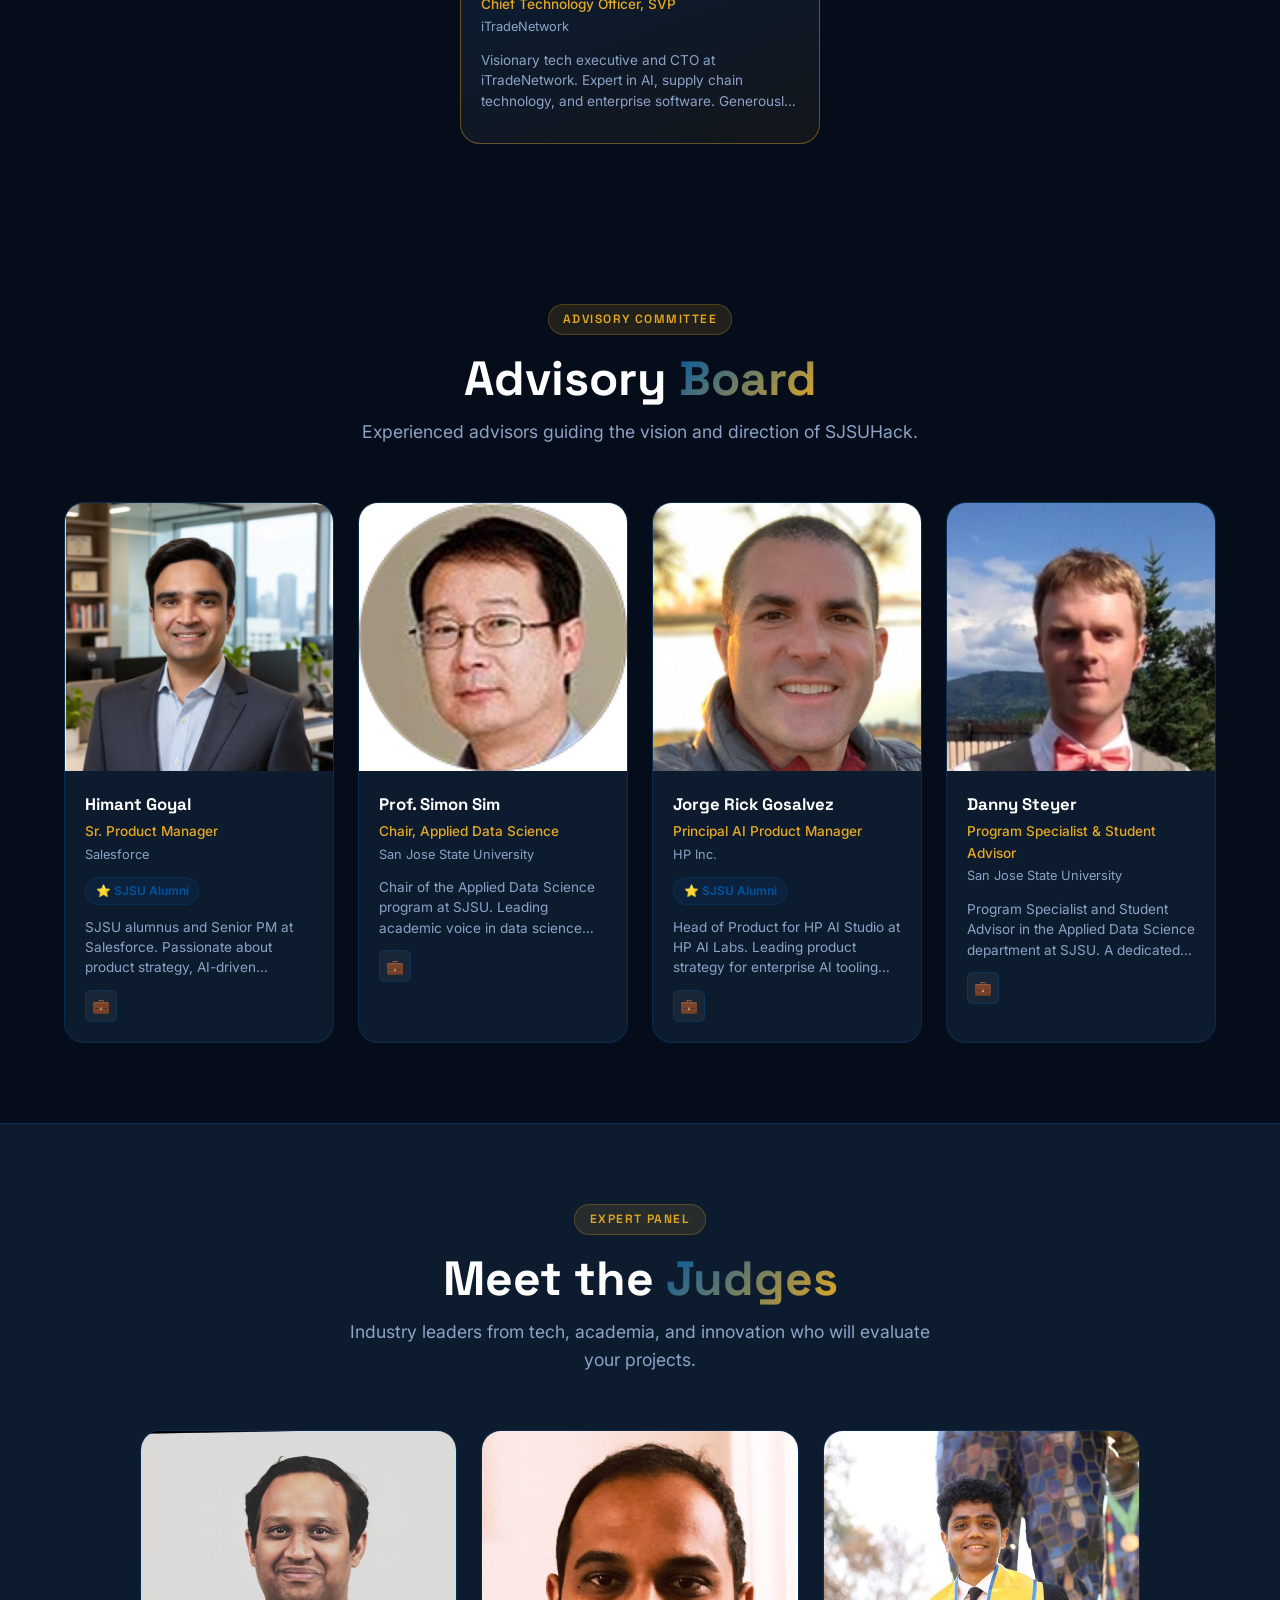
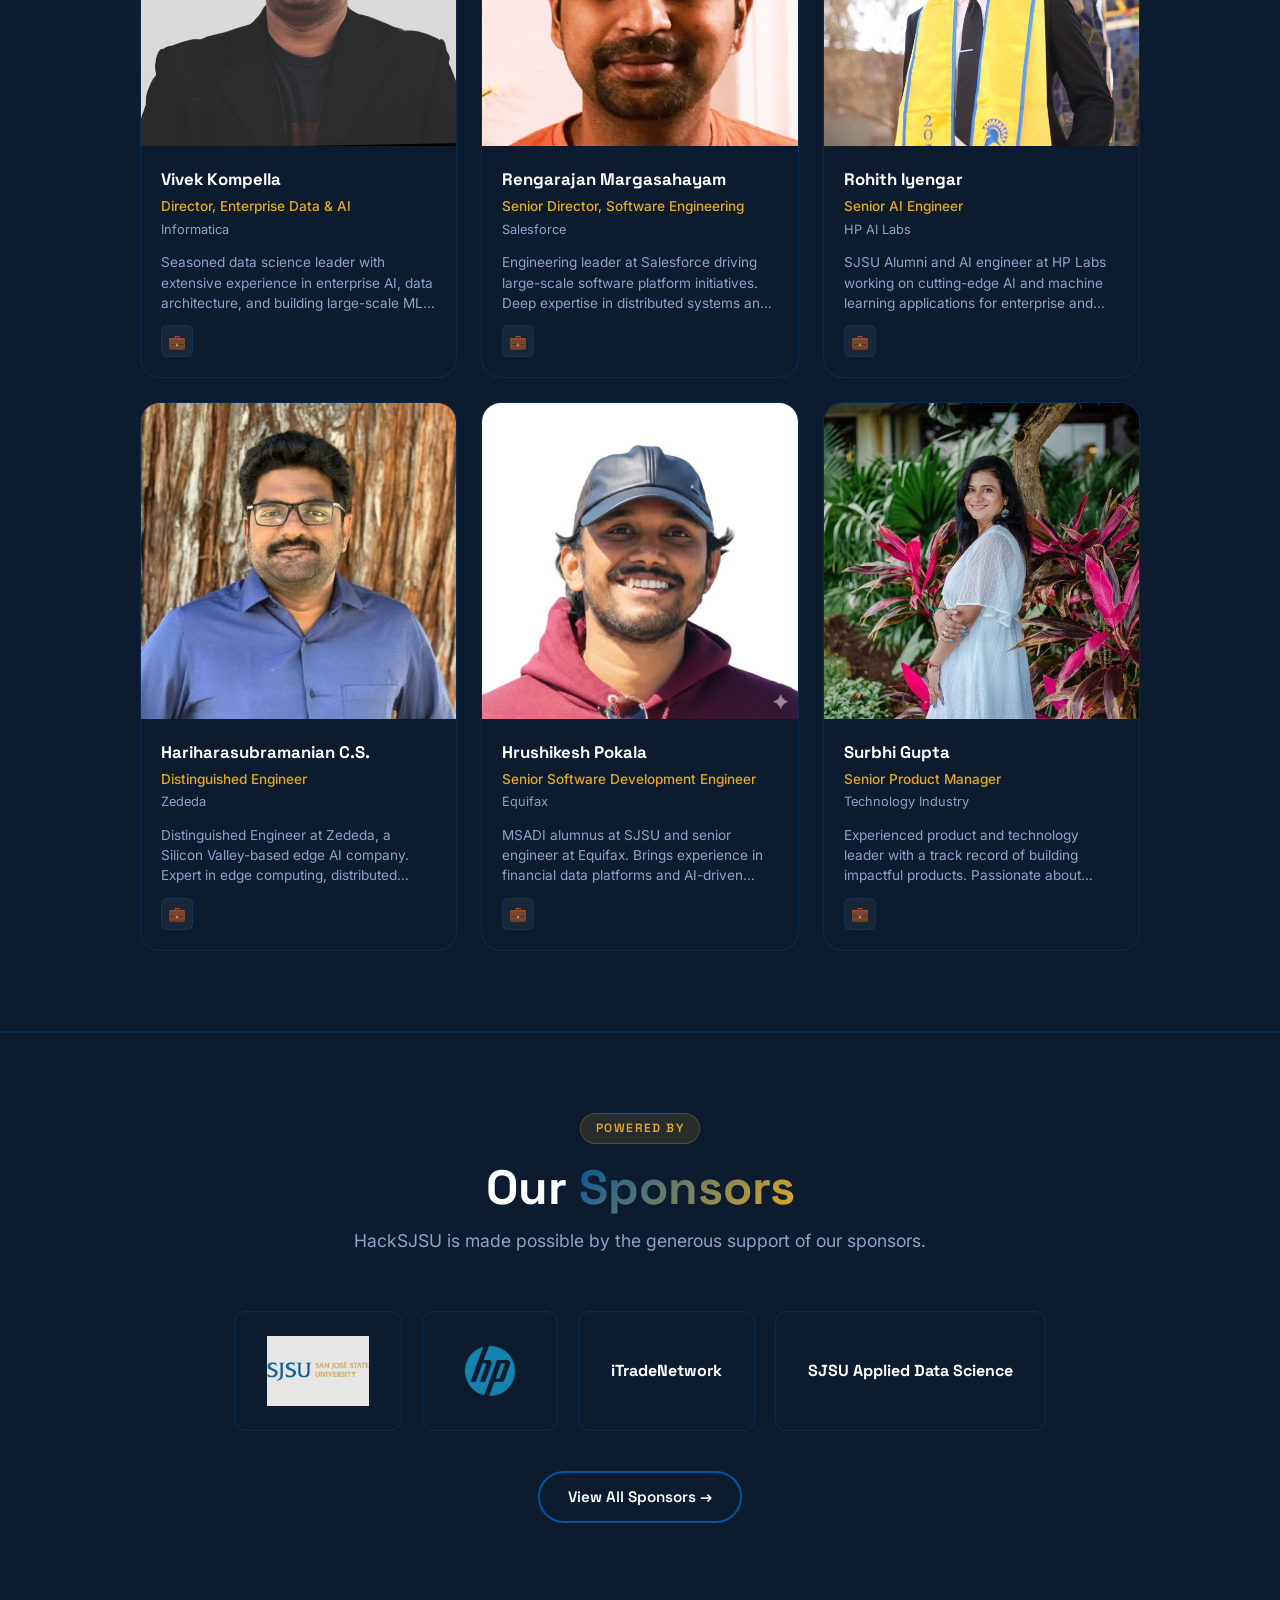
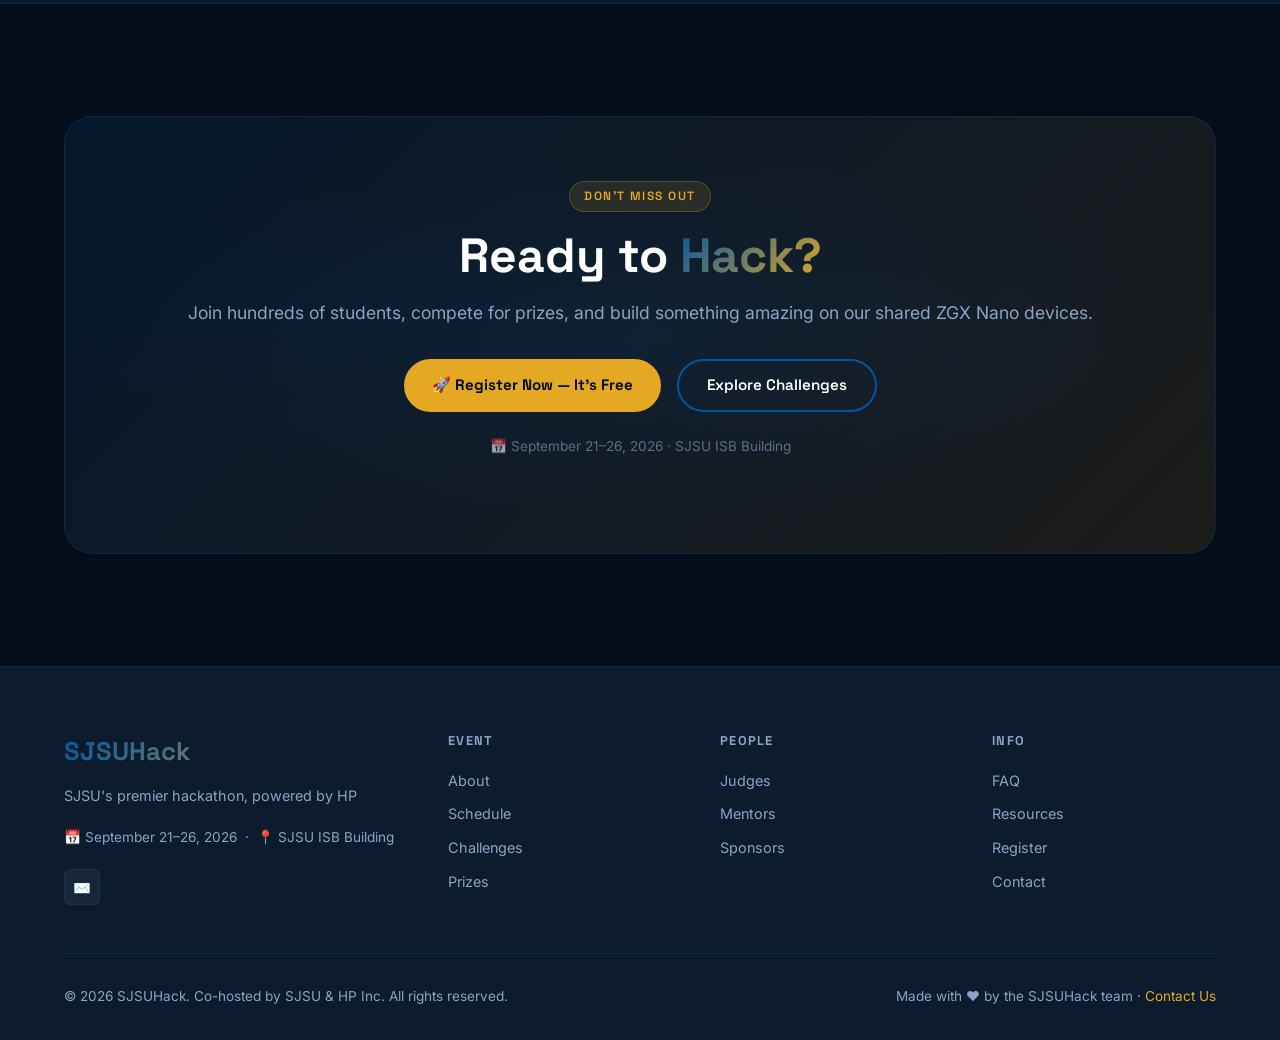
==== commit 11c8caee: "Remove all specific dollar references (,000/,000) sitewide and update labels to General Prizes" ====
--- a/public/index.html
+++ b/public/index.html
@@ -4,7 +4,7 @@
   <meta charset="UTF-8">
   <meta name="viewport" content="width=device-width, initial-scale=1.0">
   <title id="page-title">HackSJSU — SJSU's Premier AI Hackathon</title>
-  <meta name="description" id="page-desc" content="HackSJSU is San Jose State University's flagship hackathon co-powered by HP. Build, innovate, and win $10,000 in scholarships.">
+  <meta name="description" id="page-desc" content="HackSJSU is San Jose State University's flagship hackathon co-powered by HP. Build, innovate, and win prizes.">
   <meta property="og:title" content="HackSJSU">
   <meta property="og:type" content="website">
   <link rel="stylesheet" href="styles.css">
@@ -170,7 +170,7 @@
     <div class="cta-section">
       <span class="section-tag">Don't Miss Out</span>
       <h2>Ready to <span class="gradient-text">Hack?</span></h2>
-      <p id="cta-desc">Join hundreds of students, compete for $10,000 in scholarships, and build something amazing on our shared ZGX Nano devices.</p>
+      <p id="cta-desc">Join hundreds of students, compete for prizes, and build something amazing on our shared ZGX Nano devices.</p>
       <div class="cta-actions">
         <a href="register.html" class="btn btn-gold" id="cta-reg">🚀 Register Now — It's Free</a>
         <a href="challenges.html" class="btn btn-outline">Explore Challenges</a>
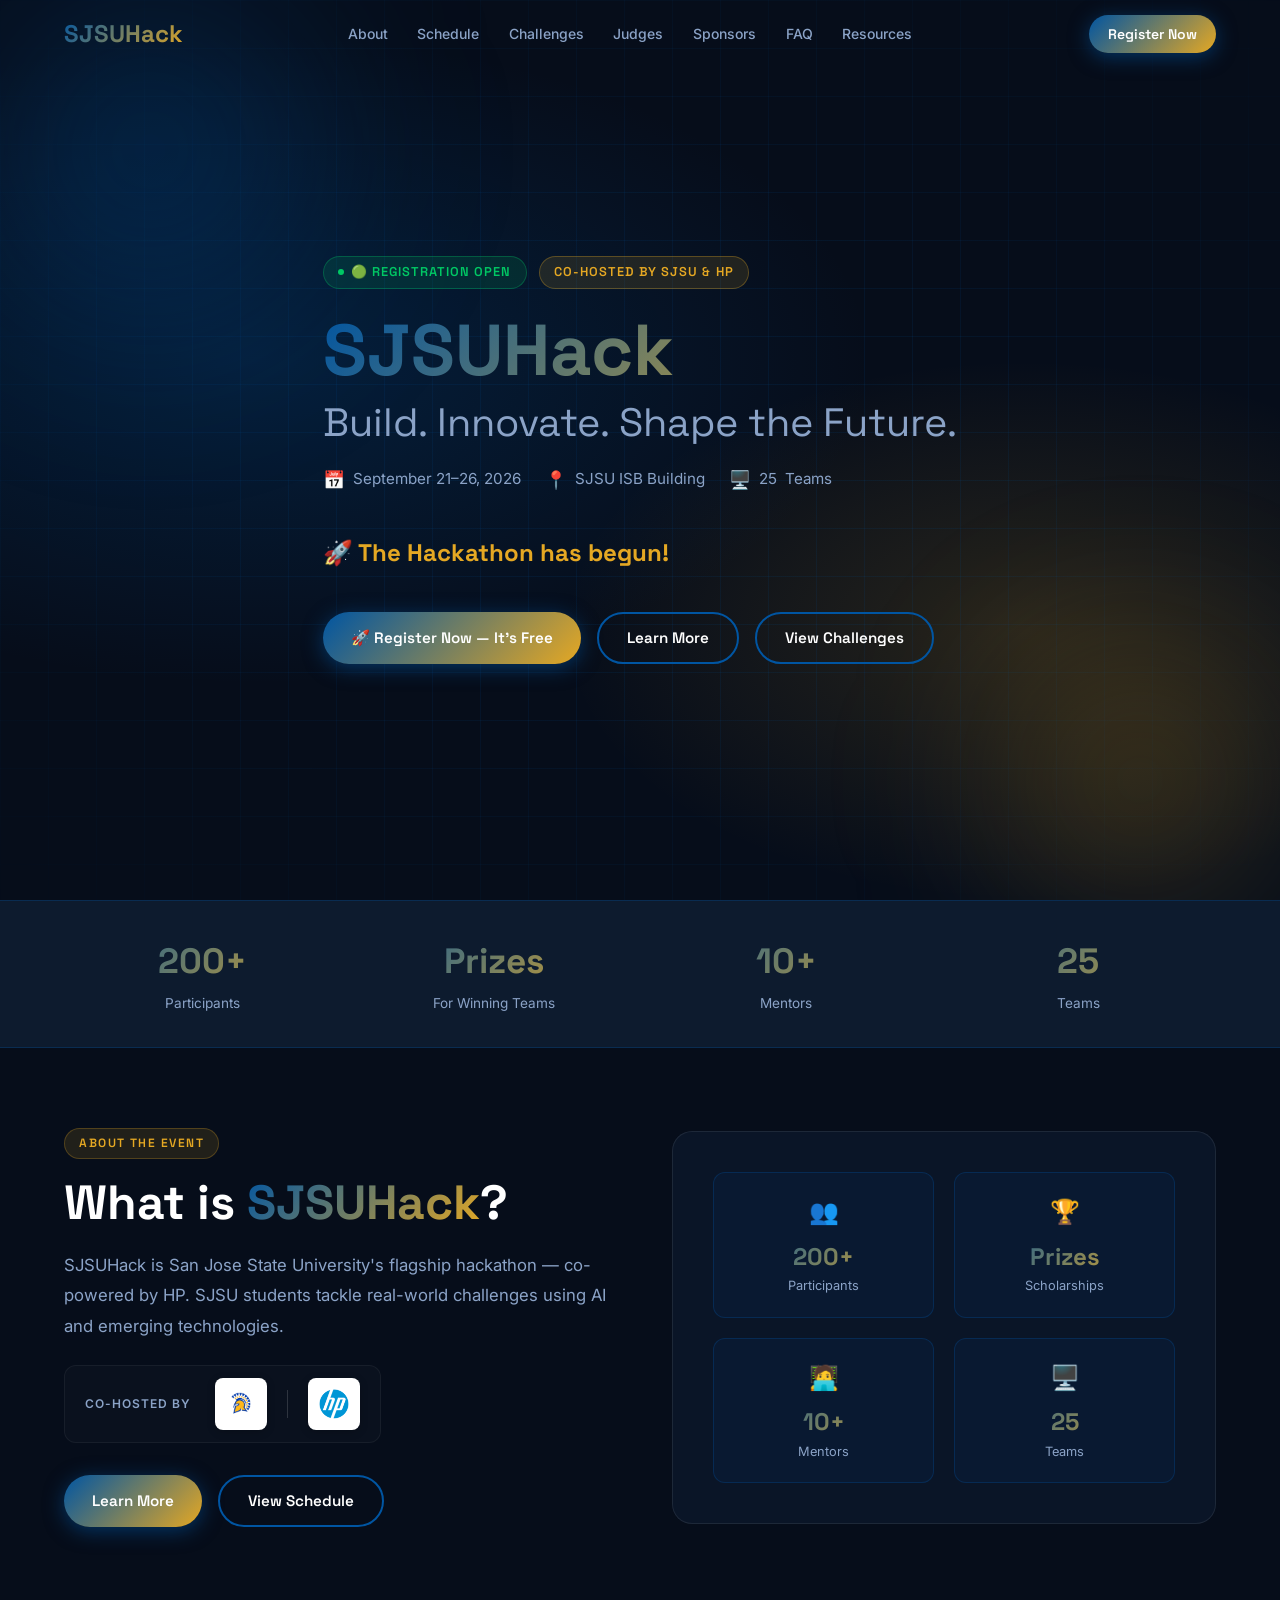
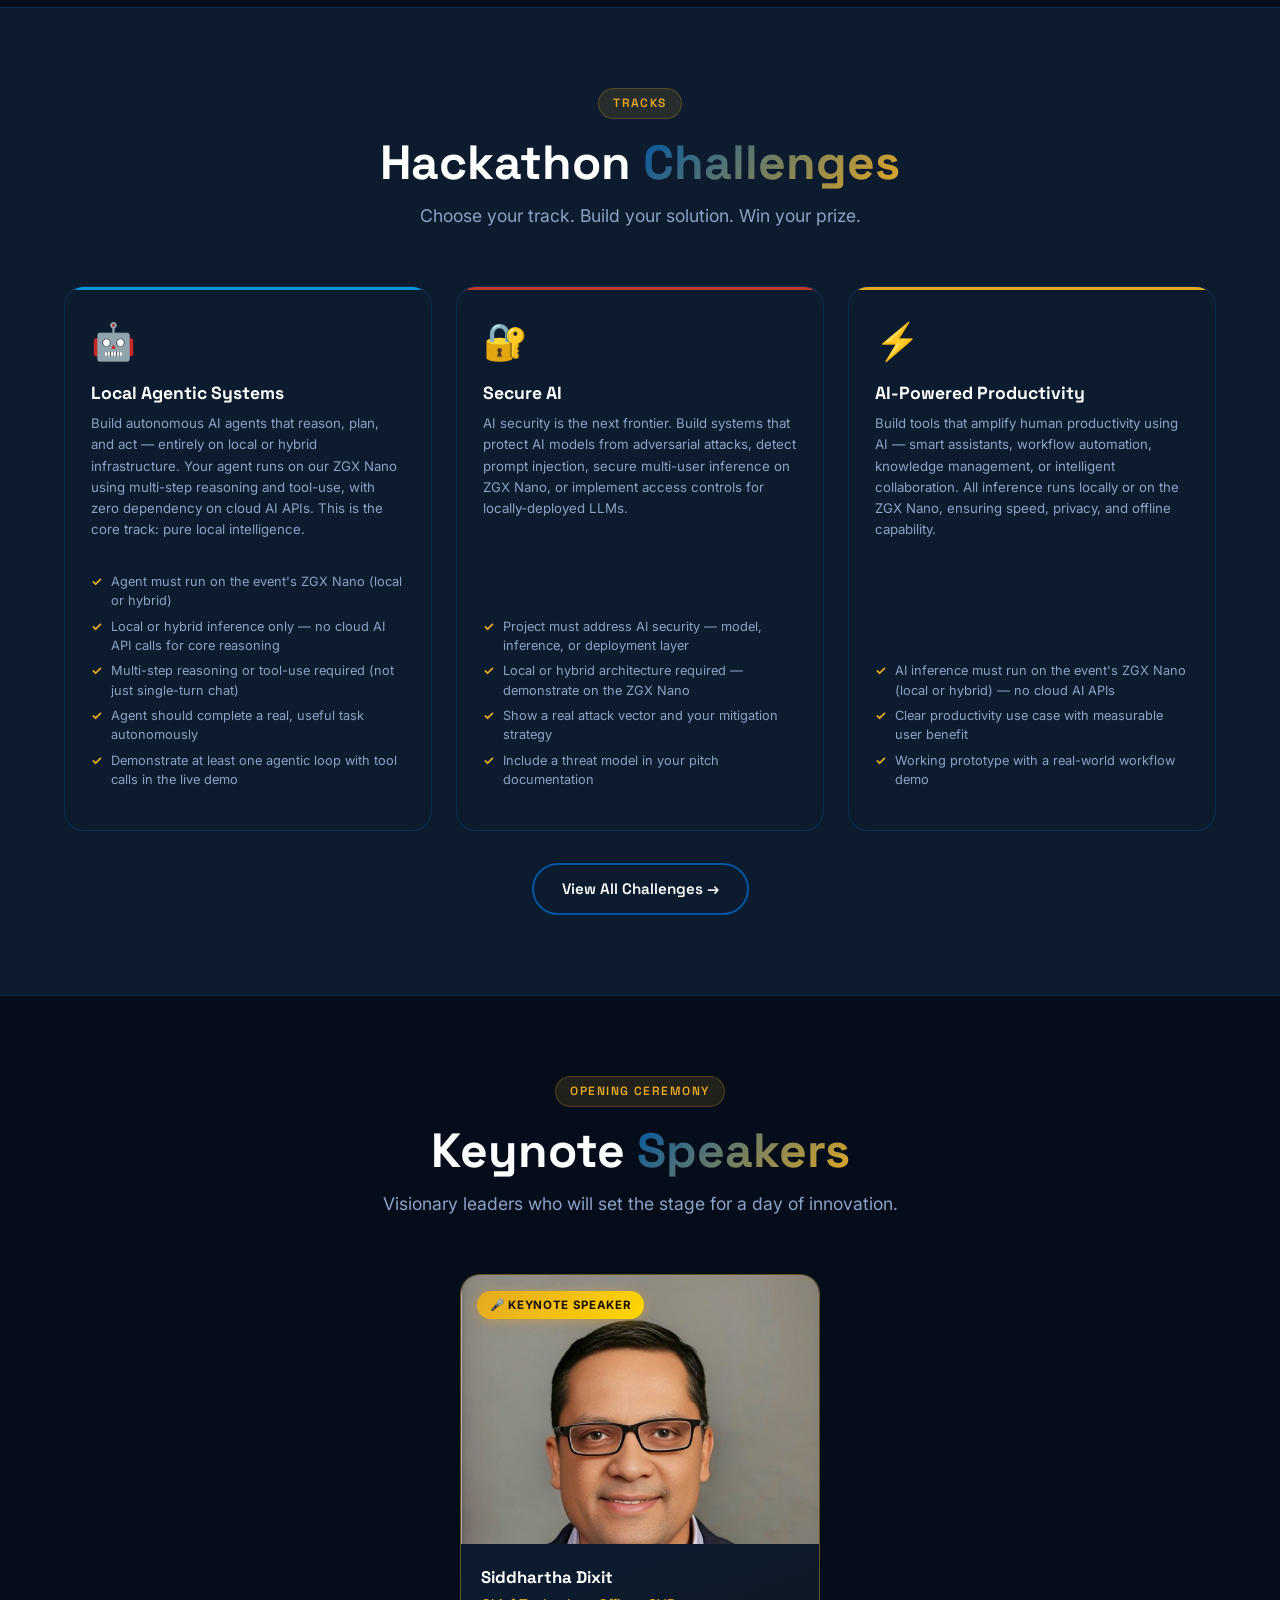
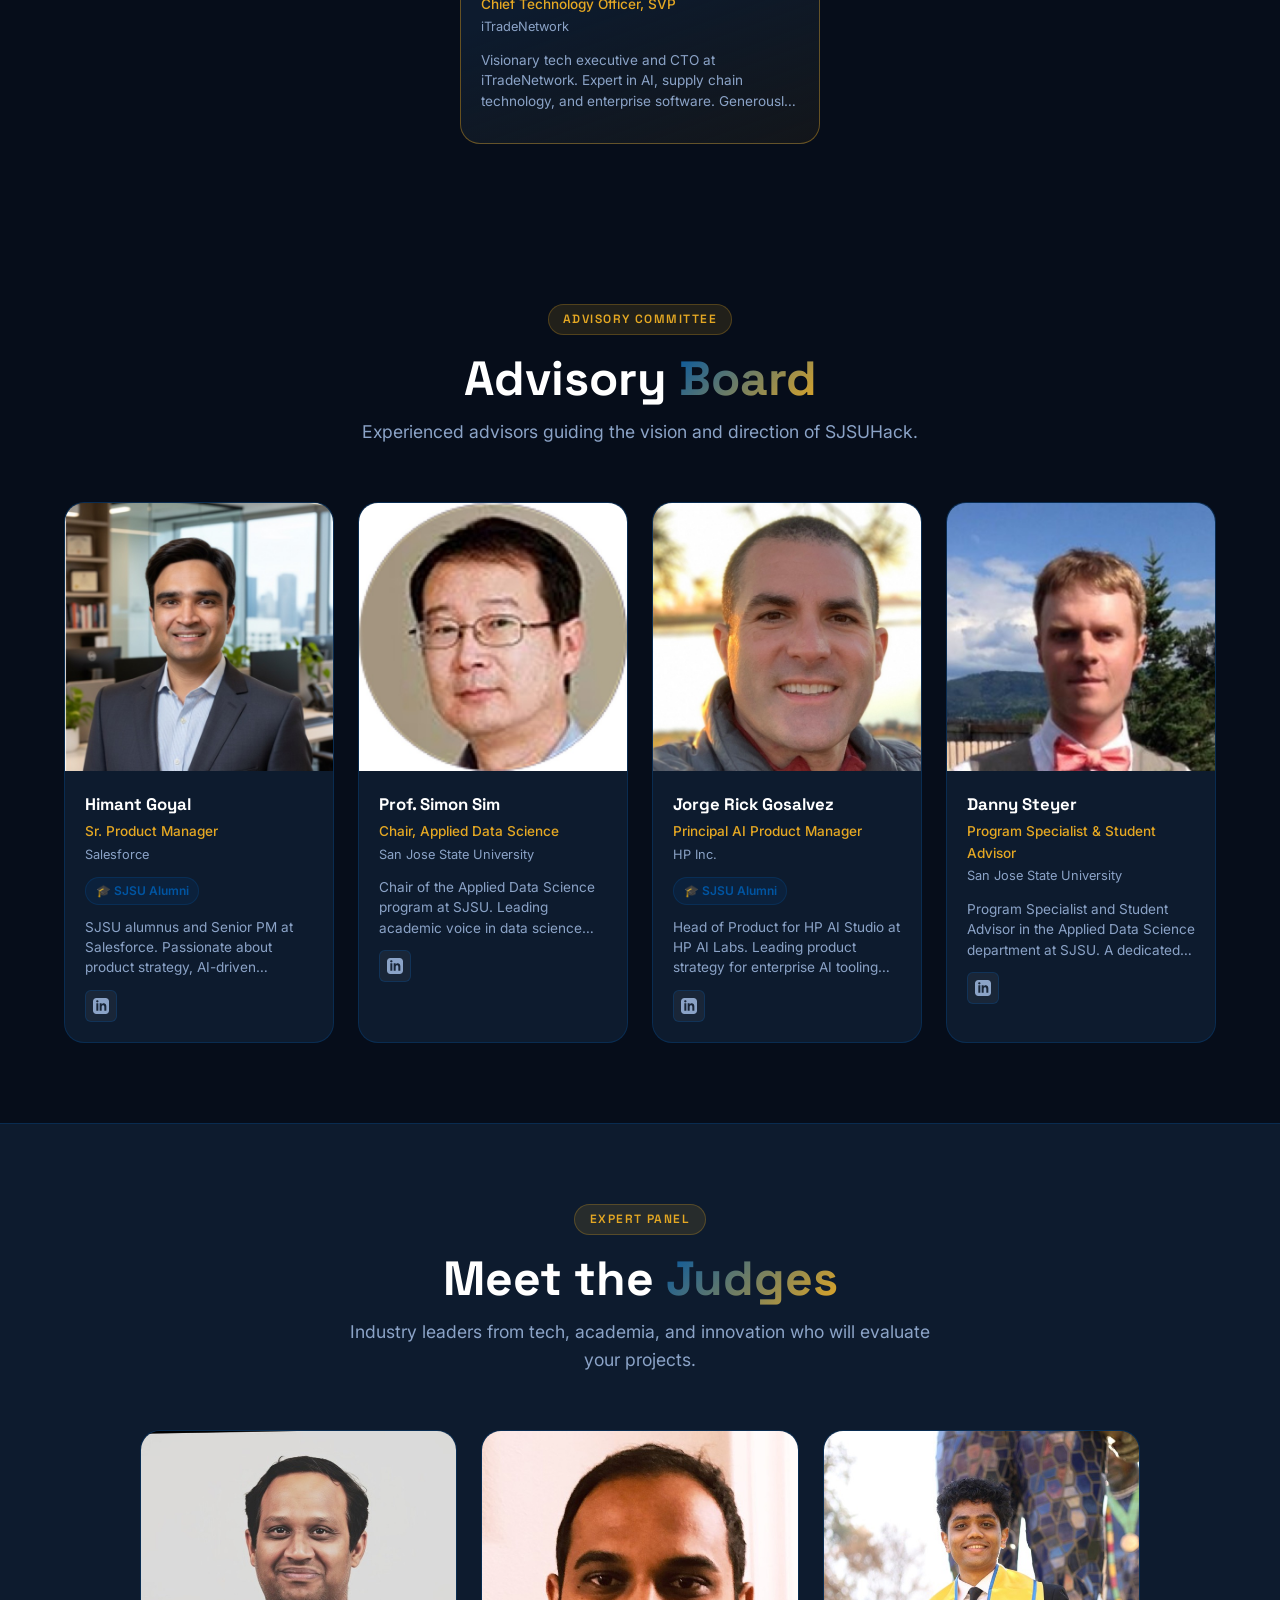
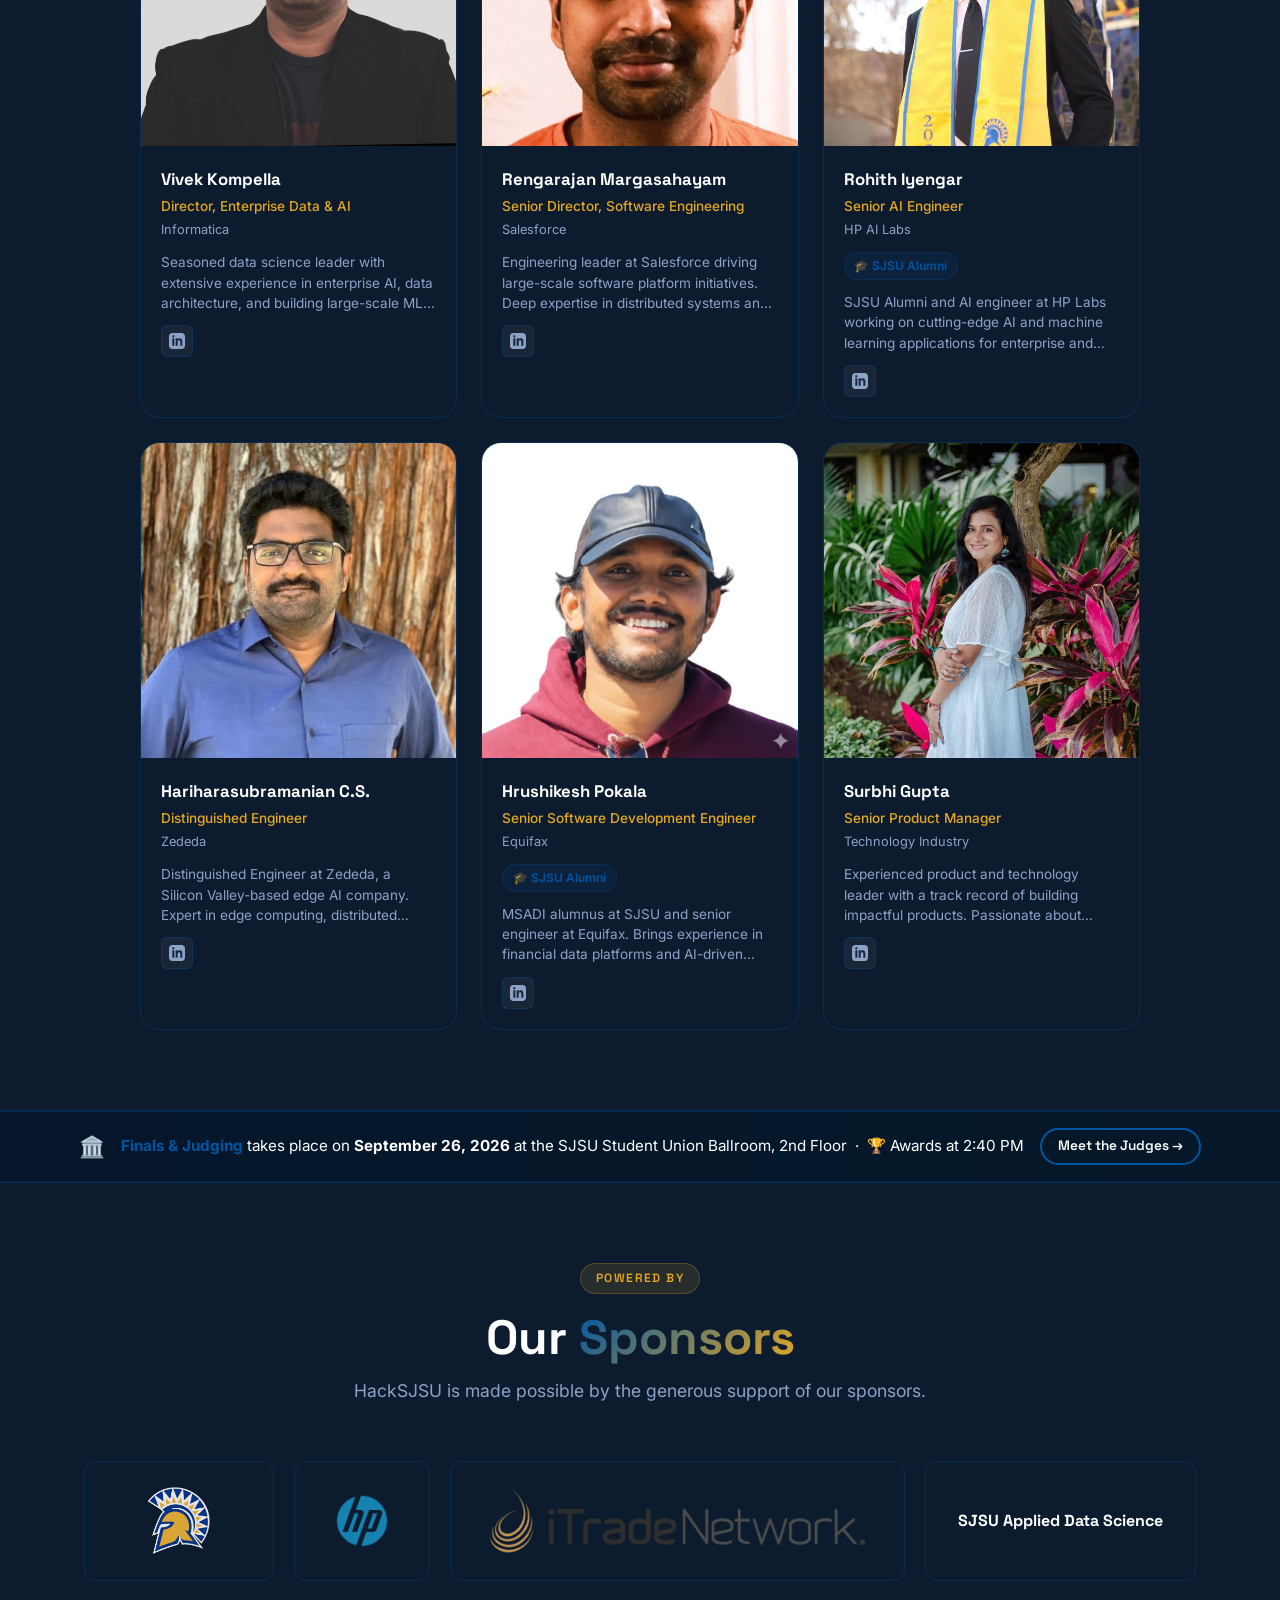
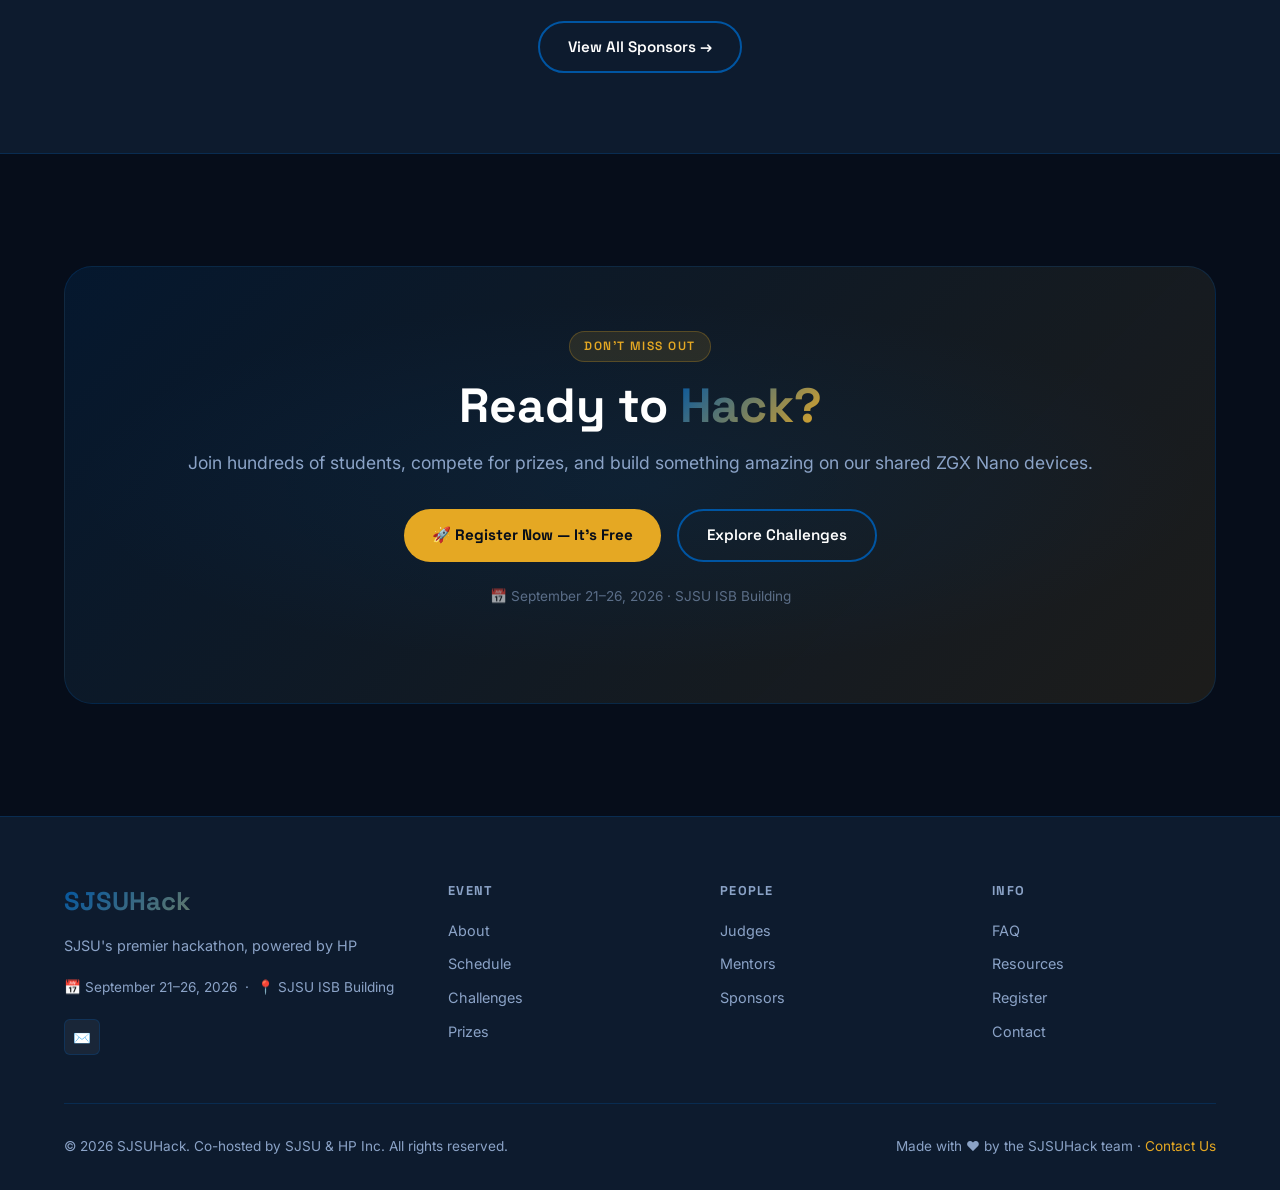
==== commit d6c97eae: "Add Judging Day Sept 26 banner on judges page and callout note on landing page" ====
--- a/public/index.html
+++ b/public/index.html
@@ -149,6 +149,17 @@
 </section>
 
 
+<!-- ═══ JUDGING DAY NOTE ════════════════════════════════ -->
+<div style="background:linear-gradient(90deg,rgba(0,85,162,0.12),rgba(0,150,214,0.08));border-top:1px solid rgba(0,85,162,0.2);border-bottom:1px solid rgba(0,85,162,0.2);padding:1rem 0">
+  <div class="container">
+    <div style="display:flex;align-items:center;justify-content:center;gap:1rem;flex-wrap:wrap;text-align:center;font-size:0.95rem">
+      <span style="font-size:1.3rem">🏛️</span>
+      <span><strong style="color:var(--clr-primary)">Finals &amp; Judging</strong> takes place on <strong>September 26, 2026</strong> at the SJSU Student Union Ballroom, 2nd Floor &nbsp;·&nbsp; 🏆 Awards at 2:40 PM</span>
+      <a href="judges.html" class="btn btn-outline" style="padding:0.35rem 1rem;font-size:0.85rem;white-space:nowrap">Meet the Judges →</a>
+    </div>
+  </div>
+</div>
+
 <!-- ═══ SPONSORS ════════════════════════════════════════════ -->
 <section class="section" style="background:var(--clr-card);border-top:1px solid var(--clr-border);border-bottom:1px solid var(--clr-border)">
   <div class="container">
